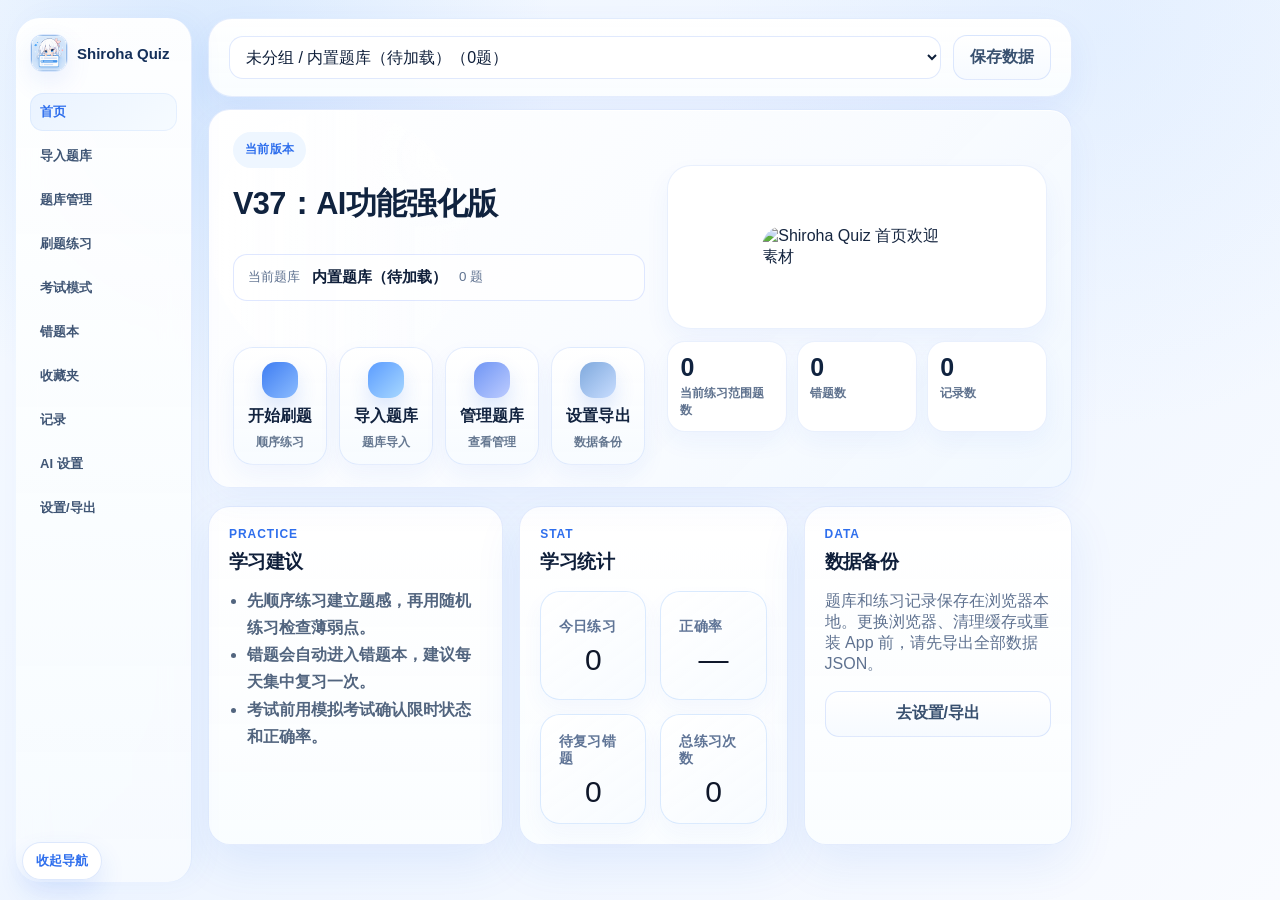
==== apps/web/index.html @ 4c569fb1 "tweak: Web版本号V36→V37，首页描述更新为AI功能强化版" ====
<!DOCTYPE html>
<html lang="zh-CN">
<head>
  <meta charset="UTF-8" />
  <meta name="viewport" content="width=device-width, initial-scale=1.0, viewport-fit=cover" />
  <meta name="theme-color" content="#F6F7FB" />
  <title>Shiroha Quiz - V37：AI功能强化版</title>
  <link rel="icon" type="image/png" href="./app-icon.png" />
  <link rel="apple-touch-icon" href="./app-icon.png" />
  <link rel="preload" as="image" href="./media/peeking.webp" />
  <link rel="stylesheet" href="./styles.css" />
  <link rel="preload" as="image" href="./media/home_welcome_avatar.webp" />
  <link rel="preload" as="image" href="./media/import_question_bank_folder.webp" />
</head>
<body>
  <div class="app-splash" aria-hidden="true">
    <div class="app-splash-card">
      <img class="app-splash-logo" src="./media/home_welcome_avatar.webp" alt="" />
      <div class="app-splash-title">Shiroha Quiz</div>
      <div class="app-splash-subtitle">轻量刷题 · 题库导入 · 错题复习</div>
      <div class="app-splash-dots"><span></span><span></span><span></span></div>
    </div>
  </div>

  <div class="app">
    <aside class="side">
      <div class="brand">
        <img src="./app-icon.png" alt="图标" onerror="this.style.display='none'" />
        <div><b>Shiroha Quiz</b><span>自导入题库 · 练习 · 考试</span></div>
      </div>
      <button class="nav active" data-view="dashboard">首页</button>
      <button class="nav" data-view="import">导入题库</button>
      <button class="nav" data-view="banks">题库管理</button>
      <button class="nav" data-view="practice">刷题练习</button>
      <button class="nav" data-view="exam">考试模式</button>
      <button class="nav" data-view="wrongbook">错题本</button>
      <button class="nav" data-view="favorites">收藏夹</button>
      <button class="nav" data-view="records">记录</button>
      <button class="nav" data-view="ai-settings">AI 设置</button>
      <button class="nav" data-view="settings">设置/导出</button>
    </aside>

    <main class="main">
      <header class="topbar">
        <div>
          <p class="kicker">Shiroha Quiz</p>
          <h1 id="page-title">首页</h1>
        </div>
        <div class="top-actions">
          <select id="active-bank-select"></select>
          <button id="save-all-btn" class="ghost">保存数据</button>
        </div>
      </header>

      <section id="dashboard" class="view active">
        <div class="hero-card dashboard-home-hero">
          <div class="dashboard-home-main">
            <p class="kicker">当前版本</p>
            <h2 id="home-version-label">V37：AI功能强化版</h2>
            <p class="dashboard-home-desc">新增独立 AI 设置、AI 辅助整理、AI 核对与 AI 补解析，并支持按范围分批处理题目。</p><div id="home-practice-scope-v8916" class="practice-scope-summary-v8916 home-practice-scope-v8916"></div>
            <div class="dashboard-action-grid" aria-label="首页快捷入口">
              <button type="button" class="dashboard-action-card blue" onclick="var n=document.querySelector('.nav[data-view=&quot;practice&quot;]');if(n)n.click();">
                <span>开始刷题</span><small>顺序练习</small>
              </button>
              <button type="button" class="dashboard-action-card green" onclick="var n=document.querySelector('.nav[data-view=&quot;import&quot;]');if(n)n.click();">
                <span>导入题库</span><small>题库导入</small>
              </button>
              <button type="button" class="dashboard-action-card violet" onclick="var n=document.querySelector('.nav[data-view=&quot;banks&quot;]');if(n)n.click();">
                <span>管理题库</span><small>查看管理</small>
              </button>
              <button type="button" class="dashboard-action-card amber" onclick="var n=document.querySelector('.nav[data-view=&quot;settings&quot;]');if(n)n.click();">
                <span>设置导出</span><small>数据备份</small>
              </button>
            </div>
          </div>
          <div class="dashboard-home-side">
            <div class="hero-visual-card dashboard-character-card">
              <img class="hero-mascot hero-mascot-main" src="./media/splash_mascot.webp" alt="Shiroha Quiz 首页欢迎素材" />
            </div>
            <div class="dashboard-stat-grid hero-stats-app">
              <div><b id="stat-total">0</b><span>当前练习范围题数</span></div>
              <div><b id="stat-wrong">0</b><span>错题数</span></div>
              <div><b id="stat-records">0</b><span>记录数</span></div>
            </div>
          </div>
        </div>

        <div class="dashboard-lower-grid">
          <div class="card dashboard-panel">
            <div class="section-head compact"><div><p class="kicker">Practice</p><h3>学习建议</h3></div></div>
            <ul class="dashboard-tips">
              <li>先顺序练习建立题感，再用随机练习检查薄弱点。</li>
              <li>错题会自动进入错题本，建议每天集中复习一次。</li>
              <li>考试前用模拟考试确认限时状态和正确率。</li>
            </ul>
          </div>
          <div class="card dashboard-panel">
            <div class="section-head compact"><div><p class="kicker">Stat</p><h3>学习统计</h3></div></div>
            <div class="dashboard-stats-row learning-stats-v42" aria-label="学习统计">
              <div class="learning-stat-tile-v42">
                <span>今日练习</span>
                <b id="stat-today-count">0</b>
              </div>
              <div class="learning-stat-tile-v42">
                <span>正确率</span>
                <b id="stat-today-rate">—</b>
              </div>
              <div class="learning-stat-tile-v42">
                <span>待复习错题</span>
                <b id="stat-review-due">0</b>
              </div>
              <div class="learning-stat-tile-v42">
                <span>总练习次数</span>
                <b id="stat-total-practice">0</b>
              </div>
            </div>
          </div>
          <div class="card dashboard-panel">
            <div class="section-head compact"><div><p class="kicker">Data</p><h3>数据备份</h3></div></div>
            <p class="muted">题库和练习记录保存在浏览器本地。更换浏览器、清理缓存或重装 App 前，请先导出全部数据 JSON。</p>
            <div class="actions dashboard-card-actions"><button type="button" class="ghost" onclick="var n=document.querySelector('.nav[data-view=&quot;settings&quot;]');if(n)n.click();">去设置/导出</button></div>
          </div>
        </div>
      </section>

      <section id="import" class="view">
        <div class="card">
          <div class="section-head"><div><p class="kicker">Import</p><h2>单文件智能导入</h2></div><button id="load-sample-btn" class="ghost">填入示例</button></div>
          <div class="import-stage-panel">
            <div class="import-stage-copy">
              <b>标准导入优先，扫描件再用 OCR 兜底。</b>
              <p>Word、Excel、TXT、JSON 和文字层 PDF 会优先走普通导入；扫描 PDF 可先 OCR 成可编辑文本或 DOCX，再人工核对并导入题库。</p>
              <div class="import-stage-tags">
                <span class="stage-tag active">1 导入文件</span>
                <span class="stage-tag">2 核对结果</span>
                <span class="stage-tag">3 创建题库</span>
              </div>
            </div>
            <div class="import-stage-art">
              <img class="import-art-main" src="./media/import_question_bank_folder.webp" alt="导入题库提示" />
            </div>
          </div>
          <div class="form-grid">
            <label>题库名称<input id="import-bank-name" placeholder="例如：安全培训题库" /></label>
            <label>识别模式<select id="import-mode"><option value="auto">自动识别</option><option value="wenjuanxing">问卷星/考试星</option><option value="normal">普通题库</option><option value="json">JSON</option></select></label>
            <label>解析策略<select id="import-strategy"><option value="auto" selected>自动推荐</option><option value="standard">标准逐行解析</option><option value="volume">分卷分区三层解析</option><option value="compact">紧凑格式解析</option></select></label>
            <label>上传文件<input id="import-file" type="file" accept=".txt,.json,.csv,.xlsx,.docx,.doc,.pdf" /></label>
          </div>
          <textarea id="import-text" placeholder="把题库文本粘贴到这里，或上传 .docx / .xlsx / .csv / .txt / .json / 文字层 PDF 后导入。扫描 PDF 请先使用下方 OCR 测试功能转成文本或 DOCX，再核对导入。支持：A、选项(正确答案)、答案：D、答案：A/B/C、解析：……"></textarea>
          <div class="ai-import-panel-v99 ai-hidden-v99" id="ai-import-panel-v99">
            <div class="ai-import-panel-head-v99">
              <div><p class="kicker">AI Assisted Import</p><h3>AI 辅助整理</h3></div>
              <span class="ocr-badge" id="ai-import-badge-v99">AI 辅助</span>
            </div>
            <p class="muted">AI 只整理本次指定的原始文本并生成题目预览，不会自动写入题库。原始文本会保留，整理失败时也不会覆盖现有识别结果。</p>
            <div class="ai-scope-block-v992">
              <span class="ai-field-caption-v992">处理范围</span>
              <div class="ai-scope-options-v992">
                <label class="ai-scope-option-v992"><input id="ai-import-scope-all-v992" name="ai-import-scope-v992" type="radio" value="all" checked /><span>全部原始文本</span></label>
                <label class="ai-scope-option-v992"><input id="ai-import-scope-selection-v992" name="ai-import-scope-v992" type="radio" value="selection" /><span>当前选中文本</span><small id="ai-import-selection-size-v992">未选择</small></label>
              </div>
              <p id="ai-import-range-hint-v992" class="ai-range-hint-v992">将整理导入框中的全部原始文本。</p>
            </div>
            <div class="ai-import-meta-grid-v99">
              <div><span>服务</span><b id="ai-import-provider-v99">未配置</b></div>
              <div><span>模型</span><b id="ai-import-model-v99">—</b></div>
              <div><span>本次处理</span><b id="ai-import-size-v99">0 字</b></div>
              <div><span>当前预览</span><b id="ai-import-preview-count-v99">0 题</b></div>
            </div>
            <div id="ai-import-privacy-v99" class="notice">请先确认 AI 服务配置。</div>
            <div class="actions ai-import-actions-v99">
              <button id="ai-import-start-btn-v99" class="primary" type="button">开始整理</button>
              <button id="ai-import-cancel-btn-v99" class="ghost" type="button">取消</button>
              <button id="ai-import-settings-btn-v99" class="ghost ai-hidden-v99" type="button">前往 AI 设置</button>
            </div>
            <div id="ai-import-status-v99" class="notice">等待开始。</div>
          </div>
          <div class="ocr-panel hidden" id="ocr-panel">
            <div class="ocr-panel-head">
              <div>
                <p class="kicker">OCR 扫描件兜底</p>
                <h3>扫描 PDF 转文字 / DOCX</h3>
              </div>
              <span class="ocr-badge">OCR 扫描兜底</span>
            </div>
            <p class="muted">仅建议在文字层 PDF 提取失败、扫描件或图片型 PDF 场景使用。OCR 会先生成可编辑文本，并可下载 DOCX；请人工核对后再导入题库。</p>
            <div class="ocr-options">
              <label>识别页数<input id="ocr-page-limit" type="number" min="1" max="200" value="20" /></label>
              <label>语言<select id="ocr-language"><option value="chi_sim+eng" selected>简体中文 + 英文</option><option value="chi_sim">简体中文</option><option value="eng">英文</option></select></label>
            </div>
            <div class="actions ocr-actions">
              <button id="ocr-start-btn" class="primary" type="button">尝试 OCR 识别</button>
              <button id="ocr-use-text-btn" class="ghost" type="button" disabled>填入导入文本</button>
              <button id="ocr-copy-btn" class="ghost" type="button" disabled>复制 OCR 文本</button>
              <button id="ocr-download-docx-btn" class="ghost" type="button" disabled>下载 DOCX</button>
            </div>
            <div class="notice" id="ocr-status">选择 PDF 后可使用 OCR 测试功能。首次使用会加载 OCR 扩展资源，识别速度取决于设备性能。</div>
            <textarea id="ocr-result" class="ocr-result" placeholder="OCR 识别结果会显示在这里，可核对后填入导入文本或下载 DOCX。"></textarea>
          </div>
          <div class="actions import-actions-v51"><button id="parse-import-btn" class="primary">开始识别</button><button id="ai-organize-import-btn-v99" class="ghost" type="button">AI 辅助整理</button><button id="confirm-import-btn" class="primary" disabled>确认导入</button><button id="clear-import-btn" class="ghost">清空</button><span class="import-actions-spacer-v51" aria-hidden="true"></span><button id="find-replace-import-btn" class="ghost import-find-replace-trigger-v51" type="button">查找替换</button></div>
        </div>
        <div class="card">
          <div class="section-head"><div><p class="kicker">Dual File Import</p><h2>双文件导入：题目文件 + 答案文件</h2></div><button id="dual-load-sample-btn" class="ghost">填入双文件示例</button></div>
          <p class="muted">适用于“一个文件只写题目，另一个文件只写答案”的试卷/答案卷。题目文件支持 .docx / .txt / .json / 文字层 .pdf；答案文件支持 .docx / .txt / 文字层 .pdf。双文件导入仍建议使用文字层 PDF；扫描 PDF 请先在 OCR 测试区转成文本后再整理导入。</p>
          <div class="form-grid">
            <label>题目文件<input id="dual-question-file" type="file" accept=".txt,.json,.csv,.docx,.doc,.pdf" /></label>
            <label>答案文件<input id="dual-answer-file" type="file" accept=".txt,.csv,.docx,.doc,.pdf" /></label>
            <label>匹配方式<select id="dual-match-mode"><option value="auto" selected>自动匹配</option><option value="group">题型分组 + 顺序匹配</option><option value="number">按题号匹配</option><option value="number-strict">严格题号匹配</option><option value="order">按顺序匹配</option></select></label>
          </div>
          <div class="split-grid">
            <label>题目文本<textarea id="dual-question-text" placeholder="也可以直接粘贴题目文件内容。"></textarea></label>
            <label>答案文本<textarea id="dual-answer-text" placeholder="也可以直接粘贴答案文件内容，例如：&#10;1. D&#10;2. ACD&#10;3. 正确"></textarea></label>
          </div>
          <div class="actions"><button id="parse-dual-import-btn" class="primary">开始合并识别</button><button id="dual-confirm-import-btn" class="primary" disabled>确认导入</button><button id="clear-dual-import-btn" class="ghost">清空双文件</button></div>
        </div>

        <details class="card import-help import-help-details"><summary>查看导入格式说明</summary>
          <h2>支持的题库格式</h2>
          <p>支持 Word / Excel / TXT / 普通题库 JSON / 文字层 PDF 等常见题库来源。普通题库会进入识别预览；扫描 PDF 可先用 OCR 测试功能转成可编辑文本或 DOCX，再人工核对后导入。从 Shiroha Quiz 导出的完整备份 JSON/ZIP、题库集合 JSON 或配置文件，请到“设置/导出”页使用“导入备份 JSON/ZIP”，不要当作普通题库文本解析。</p>
          <div class="help-grid">
            <div><b>单选题</b><code>1. 下列说法正确的是？
A. 选项一
B. 选项二
答案：A</code></div>
            <div><b>多选题</b><code>1. 以下哪些属于常见题型？
A. 单选题
B. 多选题
C. 判断题
答案：AB</code></div>
            <div><b>判断题</b><code>1. Shiroha Quiz 支持导入题库。
答案：正确</code></div>
            <div><b>填空 / 简答</b><code>1. 请填写关键词：____。
参考答案：题库导入</code></div>
            <div><b>双文件导入</b><code>题目文件：只放题目和选项
答案文件：1. A / 2. ACD / 3. 正确
系统会按题号或顺序匹配</code></div>
            <div><b>OCR 测试</b><code>扫描 PDF → OCR 识别文本
可复制文本 / 下载 DOCX
核对后再填入导入文本</code></div>
            <div><b>备份 JSON</b><code>由“设置/导出”页导出的完整备份生成
包含题库、错题本、收藏夹、记录和设置</code></div>
          </div>
        </details>
        <div class="card">
          <div class="section-head import-preview-head-v5981"><div class="import-preview-title-v5981"><h2>识别结果预览</h2><p class="muted">识别后请先核对题型、答案和异常提示。AI 核对与补解析只生成建议，不会自动修改题目。</p></div><div class="row-actions import-preview-tools-v5981"><button id="ai-review-import-btn-v991" class="ghost ai-preview-tool-v991" type="button" disabled>AI 核对</button><button id="ai-analysis-import-btn-v991" class="ghost ai-preview-tool-v991" type="button" disabled>AI 补解析</button><label class="inline-filter import-preview-filter-v5981">筛选<select id="import-preview-filter"><option value="priority">异常优先</option><option value="problem">仅异常</option><option value="normal">仅正常</option><option value="all">全部</option></select></label><button id="revalidate-import-btn" class="ghost">重新校验</button><button id="batch-delete-import-btn" class="ghost danger" disabled>删除选中</button><button id="clear-import-selection-btn" class="ghost" disabled>清空选择</button></div></div>
          <div id="ai-preview-panel-v991" class="ai-preview-panel-v991 ai-hidden-v99">
            <div class="ai-import-panel-head-v99"><div><p class="kicker">AI Preview Assistant</p><h3 id="ai-preview-title-v991">AI 核对</h3></div><span id="ai-preview-badge-v991" class="ocr-badge">结果核对</span></div>
            <p id="ai-preview-description-v991" class="muted">检查识别结果，只生成修改建议，不会自动改题。</p>
            <div class="ai-preview-control-grid-v991">
              <label>处理范围<select id="ai-preview-scope-v991"></select></label>
              <label id="ai-preview-condition-field-v992" class="ai-hidden-v99">解析条件<select id="ai-preview-condition-v992"><option value="missing">仅无解析题目</option><option value="short">无解析或解析少于20字</option><option value="all">不限制解析状态</option></select></label>
              <label>单批提交题数<input id="ai-preview-batch-v991" type="number" min="1" max="30" step="1" value="20" /></label>
            </div>
            <div id="ai-preview-range-fields-v992" class="ai-preview-range-fields-v992 ai-hidden-v99">
              <label>开始题号<input id="ai-preview-range-start-v992" type="number" min="1" step="1" value="1" /></label>
              <label>结束题号<input id="ai-preview-range-end-v992" type="number" min="1" step="1" value="20" /></label>
              <p>按完整识别结果中的题号计算，不受当前筛选条件影响。</p>
            </div>
            <div class="ai-preview-meta-grid-v991"><div><span>服务</span><b id="ai-preview-service-v991">未配置</b></div><div><span>模型</span><b id="ai-preview-model-v991">—</b></div><div><span>范围内题目</span><b id="ai-preview-range-count-v992">0 题</b></div><div><span>实际处理</span><b id="ai-preview-count-v991">0 题</b></div><div><span>预计请求</span><b id="ai-preview-request-count-v992">0 次</b></div></div>
            <div class="actions ai-import-actions-v99"><button id="ai-preview-start-btn-v991" class="primary" type="button">开始处理</button><button id="ai-preview-cancel-btn-v991" class="ghost" type="button">取消</button><button id="ai-preview-settings-btn-v991" class="ghost ai-hidden-v99" type="button">前往 AI 设置</button></div>
            <div id="ai-preview-status-v991" class="notice">AI 结果只作为建议，必须由你主动采纳。</div>
          </div>
          <div id="import-summary" class="notice">尚未识别到题目。</div>
          <div id="import-report-panel" class="report-panel hidden"></div>
          <div class="table-wrap"><table id="import-preview"><thead><tr><th><input type="checkbox" id="import-select-all-visible" title="选择当前显示"></th><th>序号</th><th>题型</th><th>题干</th><th>选项数</th><th>答案</th><th>状态</th><th>操作</th></tr></thead><tbody></tbody></table></div>
        </div>
      </section>

      <section id="banks" class="view">
        <div class="card">
          <div class="section-head"><div><p class="kicker">Banks</p><h2>题库列表</h2></div><button id="dedupe-btn" class="ghost">当前题库去重</button></div>
          <div class="page-art-strip bank-art-strip">
            <div><b>题库列表与批量管理</b><span>没有题库时可先导入或新建空题库；已有题库可在这里整理、复制、合并和批量导出。</span></div>
            <img src="./media/empty_state_no_question_bank.webp" alt="空题库提示素材" />
          </div>
          <div id="bank-practice-scope-v8916" class="bank-scope-status-v8916"></div>
          <div class="form-grid">
            <label>当前题库名称<input id="bank-rename-input" placeholder="输入新名称后点击重命名" /></label>
            <label>合并来源题库<select id="merge-bank-select"></select></label>
            <label>管理操作<select id="bank-sort-mode"><option value="created">按创建时间</option><option value="name">按名称</option><option value="count">按题量</option></select></label>
          </div>
          <div class="actions">
            <button id="rename-bank-btn" class="primary">重命名当前题库</button>
            <button id="duplicate-bank-btn" class="ghost">复制当前题库</button>
            <button id="new-empty-bank-btn" class="ghost">新建空题库</button>
            <button id="merge-bank-btn" class="ghost">把来源题库合并到当前题库</button>
          </div>
          <div id="bank-list" class="bank-list"></div>
        </div>
        <div class="card">
          <h2>当前题库预览</h2>
          <div class="table-wrap"><table id="bank-preview"><thead><tr><th>#</th><th>题型</th><th>题干</th><th>答案</th><th>分类</th><th>分值</th></tr></thead><tbody></tbody></table></div>
        </div>
      </section>

      <section id="practice" class="view">
        <div class="card">
          <div class="section-head"><div><p class="kicker">Practice</p><h2>练习设置</h2></div><div class="pill" id="practice-progress">0 / 0</div></div>
          <div class="page-art-strip practice-art-strip">
            <div><b>选择题型和题量后开始练习</b><span>练习页保留一个学习状态素材，避免占用答题区域。</span></div>
            <img src="./media/quiz_in_progress_study.webp" alt="刷题学习素材" />
          </div>
          <div id="practice-scope-summary-v8916" class="practice-scope-summary-v8916"></div>
          <div class="form-grid">
            <label>题型<select id="practice-type"><option value="all">全部</option><option value="single">单选</option><option value="multiple">多选</option><option value="multi">多选兼容</option><option value="judge">判断</option><option value="blank">填空</option><option value="short">简答</option></select></label>
            <label>来源<select id="practice-source"><option value="all">全部题目</option><option value="wrong">仅错题本</option><option value="favorite">仅收藏题</option></select></label>
            <label>顺序<select id="practice-order"><option value="sequence">顺序</option><option value="random">随机</option></select></label>
            <label class="practice-start-field-v58916">练习起点<select id="practice-start-mode-v58916"><option value="from_start">从头开始</option><option value="continue">继续上次</option><option value="custom">自选题号</option></select></label>
            <label class="limit-field-v60 practice-range-field-v58916"><span id="practice-range-label-v58916">题量</span><div id="practice-limit-control-v58916" class="limit-control-v60"><select id="practice-limit"><option value="custom" selected>自定义</option><option value="50">50题</option><option value="100">100题</option><option value="half">一半</option><option value="all">全部</option></select><input id="practice-custom-count" type="number" value="20" min="1" inputmode="numeric" aria-label="自定义练习题量" /></div><input id="practice-number-range-v58916" class="practice-number-range-v58916" type="text" inputmode="text" placeholder="如：1,3,5-10,20" aria-label="自选练习题号" title="按当前题型、来源筛选后的顺序编号；一级分组按汇总顺序计算" hidden /></label>
            <div class="settings-action-cell web-settings-action-cell">
              <span class="control-label">快捷操作</span>
              <div class="settings-action-buttons">
                <button id="start-practice-btn" class="primary">开始练习</button>
                <button id="reset-practice-btn" class="ghost">重置</button>
              </div>
            </div>
          </div>
          <p class="muted">点击开始后会进入沉浸练习页面，隐藏上方和侧边导航干扰；练习结束或退出后返回设置页。</p>
        </div>
        <div class="card quiz-card" id="practice-card">
          <div class="empty">选择条件后点击“开始练习”。</div>
        </div>
      </section>

      <section id="exam" class="view">
        <div class="card" id="exam-setup">
          <div class="section-head"><div><p class="kicker">Exam</p><h2>考试设置</h2></div><div class="pill" id="exam-timer">未开始</div></div>
          <p id="exam-bank-summary-v8916" class="muted scope-platform-note-v8916"></p>
          <div class="page-art-strip exam-art-strip">
            <div><b>配置考试参数，再开始模拟</b><span>考试模式使用思考提示素材，保持页面轻量，不遮挡试卷区域。</span></div>
            <img src="./media/thinking_state_question.webp" alt="思考提示素材" />
          </div>
          <div class="form-grid">
            <label>考试名称<input id="exam-name" value="模拟考试" /></label>
            <label>题量<input id="exam-count" type="number" value="50" min="1" /></label>
            <label>限时/分钟<input id="exam-minutes" type="number" value="60" min="0" /></label>
            <label>及格线<input id="exam-pass-score" type="number" value="60" min="0" step="0.5" /></label>
            <label>单选分值<input id="score-single" type="number" value="1" min="0" step="0.5" /></label>
            <label>多选分值<input id="score-multiple" type="number" value="2" min="0" step="0.5" /></label>
            <label>判断分值<input id="score-judge" type="number" value="1" min="0" step="0.5" /></label>
            <label>填空分值<input id="score-blank" type="number" value="1" min="0" step="0.5" /></label>
            <label>简答分值<input id="score-short" type="number" value="5" min="0" step="0.5" /></label>
            <label>题型范围<select id="exam-type"><option value="all">全部题型</option><option value="single">只考单选</option><option value="multiple">只考多选</option><option value="judge">只考判断</option><option value="blank">只考填空</option><option value="short">只考简答</option></select></label>
            <label>抽题方式<select id="exam-order"><option value="random">随机抽题</option><option value="sequence">顺序抽题</option></select></label>
            <div class="settings-action-cell web-settings-action-cell">
              <span class="control-label">快捷操作</span>
              <div class="settings-action-buttons">
                <button id="start-exam-btn" class="primary">开始考试</button>
                <button id="submit-exam-btn" class="danger" disabled>交卷评分</button>
              </div>
            </div>
          </div>
        </div>
        <div class="card quiz-card" id="exam-card"><div class="empty">考试开始后会在这里显示整套试卷。</div></div>
      </section>

      <section id="wrongbook" class="view"><div class="card"><div class="section-head"><div><p class="kicker">Wrongbook</p><h2>错题整理</h2></div><button id="clear-wrong-btn" class="danger">清空错题</button></div><div class="page-art-strip wrongbook-art-strip"><div><b>错题复习与掌握状态</b><span>错题本页面使用一个复习素材，帮助区分学习场景，不额外堆叠图片。</span></div><img src="./media/wrong_question_review_clipboard.webp" alt="错题复习素材" /></div><div class="form-grid wrongbook-controls-v60"><label>掌握状态筛选<select id="wrong-status-filter"><option value="active">未掌握/复习中</option><option value="all">全部错题记录</option><option value="未掌握">未掌握</option><option value="复习中">复习中</option><option value="已掌握">已掌握</option></select></label><label>排序<select id="wrong-sort-mode"><option value="lastWrong">最近答错优先</option><option value="wrongCount">错误次数最多</option><option value="status">按掌握状态</option></select></label><label class="limit-field-v60">错题重练题量<div class="limit-control-v60"><select id="wrong-practice-limit"><option value="custom" selected>自定义</option><option value="50">50题</option><option value="100">100题</option><option value="half">一半</option><option value="all">全部</option></select><input id="wrong-practice-custom-count" type="number" value="20" min="1" inputmode="numeric" aria-label="自定义错题重练题量" /></div></label><label class="quick-action-field-v60">快捷操作<button id="practice-wrong-btn" class="primary" type="button">重练未掌握错题</button></label></div><div id="wrongbook-list" class="list"></div></div></section>
      <section id="favorites" class="view"><div class="card favorites-card-v596"><div class="section-head"><div><p class="kicker">Favorites</p><h2>收藏夹</h2></div><div class="pill" id="favorites-count-v596">0 道</div></div><div class="favorites-hero-v596"><div><b>收藏题独立复习</b><span>收藏夹已从错题本独立出来，保留当前题库的收藏题，可直接练习或取消收藏。</span></div><div class="favorites-actions-top-v596"><button id="practice-favorites-btn-v596" class="primary" type="button">练习收藏题</button><button id="clear-favorites-btn-v596" class="ghost danger" type="button">清空收藏</button></div></div><div id="favorites-list-v596" class="list favorites-list-v596"></div></div></section>
      <section id="records" class="view"><div class="card"><div class="section-head"><div><p class="kicker">Records</p><h2>记录筛选与导出</h2></div><div class="actions"><button id="export-records-btn" class="ghost">导出记录</button><button id="clear-records-btn" class="danger">清空记录</button></div></div><div class="page-art-strip records-art-strip"><div><b>查看练习与考试记录</b><span>记录页使用休息状态素材，表示阶段性回顾和复盘。</span></div><img src="./media/rest_sleep_pillow.webp" alt="休息睡眠素材" /></div><div class="form-grid"><label>记录类型<select id="record-mode-filter"><option value="all">全部</option><option value="练习">练习</option><option value="考试">考试</option></select></label><label>显示范围<select id="record-limit"><option value="30">最近30条</option><option value="100">最近100条</option><option value="all">全部</option></select></label><label>统计<button id="record-refresh-btn" class="ghost" type="button">刷新记录</button></label></div><div id="records-list" class="list"></div></div></section>
      <section id="ai-settings" class="view">
        <div class="card ai-settings-card-v99">
          <div class="section-head">
            <div><p class="kicker">AI Import</p><h2>AI 设置</h2></div>
            <span id="ai-connection-pill-v99" class="pill ai-status-pill-v99">未配置</span>
          </div>
          <div class="ai-settings-intro-v99">
            <b>配置用于题库辅助整理的 OpenAI-compatible 服务</b>
            <p>支持本地 Ollama、LM Studio 和自定义兼容接口。普通解析仍是默认主线，AI 结果必须进入预览并由人工核对后才能导入。</p>
          </div>
          <div class="ai-settings-grid-v99">
            <label>服务类型
              <select id="ai-provider-v99">
                <option value="ollama">Ollama（本地）</option>
                <option value="lmstudio">LM Studio（本地）</option>
                <option value="custom">自定义 OpenAI-compatible</option>
              </select>
            </label>
            <label class="ai-endpoint-field-v99">Chat Completions 接口地址
              <input id="ai-endpoint-v99" type="url" spellcheck="false" placeholder="http://127.0.0.1:11434/v1/chat/completions" />
            </label>
            <label>模型名称
              <input id="ai-model-v99" spellcheck="false" placeholder="例如：qwen3:8b" />
            </label>
            <label>API Key（本地服务可留空）
              <input id="ai-api-key-v99" type="password" autocomplete="off" spellcheck="false" placeholder="不会写入题库备份" />
            </label>
            <label>请求超时（秒）
              <input id="ai-timeout-v99" type="number" min="10" max="600" step="10" value="120" />
            </label>
            <label class="ai-checkbox-label-v99"><span>密钥保存</span>
              <span class="ai-checkbox-row-v99"><input id="ai-remember-key-v99" type="checkbox" />在本机浏览器中记住 API Key</span>
            </label>
          </div>
          <div class="actions ai-settings-actions-v99">
            <button id="ai-save-settings-v99" class="primary" type="button">保存设置</button>
            <button id="ai-test-connection-v99" class="ghost" type="button">测试连接</button>
            <button id="ai-clear-settings-v99" class="ghost danger" type="button">清除配置</button>
          </div>
          <div id="ai-settings-status-v99" class="notice">尚未测试连接。API Key 默认只保留在当前标签页；勾选“在本机浏览器中记住”后也不会进入 Web 完整备份。</div>
        </div>
        <div class="card ai-guide-card-v99">
          <div class="section-head"><div><p class="kicker">Usage</p><h3>使用边界</h3></div></div>
          <div class="ai-guide-grid-v99">
            <div><b>本地服务</b><span>Ollama 和 LM Studio 通常无需填写密钥，但需要允许当前网页跨域访问本机接口。</span></div>
            <div><b>远程服务</b><span>题库文本会发送到所填写的远程接口。纯前端页面无法绝对保护云端密钥，建议使用自己的代理服务。</span></div>
            <div><b>人工核对</b><span>AI 整理、核对和补解析都只生成预览或建议，不会自动写入题库，也不会绕过确认导入。</span></div>
          </div>
        </div>
      </section>
      <section id="settings" class="view"><div class="card"><h2>设置与导出</h2><div class="page-art-strip settings-art-strip"><div><b>定期导出备份，避免本地数据丢失</b><span>设置页只导出完整数据备份；单个题库或选中题库 JSON 请到题库管理页导出。</span></div><img src="./media/loading_waiting_hourglass.webp" alt="加载等待素材" /></div><p>数据保存在浏览器 localStorage 中。更换浏览器或清理缓存会丢失数据，请定期导出。Web 完整备份适合 Web 端恢复；Android 原生 ZIP 更适合跨端导入。</p><div class="actions settings-main-actions-v611"><button id="export-all-btn" class="primary">导出 Web 完整备份</button><button id="reset-data-btn" class="danger">清除全部本地数据</button></div><textarea id="export-output" readonly placeholder="导出内容会显示在这里，也会自动下载文件。"></textarea></div></section>
    </main>
  </div>

  <div class="web-peeking-wrap">
    <img class="web-peeking-art" src="./media/peeking.webp" alt="" />
    <button type="button" class="web-peeking-toggle" aria-pressed="false" onclick="var wrap=this.parentElement; var hidden=wrap.classList.toggle('collapsed'); this.setAttribute('aria-pressed', hidden ? 'true' : 'false'); this.textContent = hidden ? '显示' : '隐藏';">隐藏</button>
  </div>

  <div id="edit-modal" class="modal hidden" aria-hidden="true">
    <div class="modal-panel">
      <div class="section-head">
        <div><p class="kicker">Edit Question</p><h2>修正题目</h2></div>
        <button id="edit-close-btn" class="ghost">关闭</button>
      </div>
      <input id="edit-index" type="hidden" />
      <div class="form-grid">
        <label>题型<select id="edit-type"><option value="single">单选题</option><option value="multiple">多选题</option><option value="judge">判断题</option><option value="blank">填空题</option><option value="short">简答题</option></select></label>
        <label id="edit-answer-single-wrap-v58914">答案<input id="edit-answer" placeholder="选择题填 D 或 ACD；判断题可填 A/B/正确/错误；填空/简答可填参考答案，多个等价答案用 || 分隔" /></label>
        <label>分类<input id="edit-category" placeholder="例如：基础知识 / 安全规范" /></label>
        <label>分值<input id="edit-score" type="number" min="0" step="0.5" placeholder="可空，考试时按题型默认分值" /></label>
      </div>
      <div id="edit-multi-blank-wrap-v58914" class="multi-blank-editor-v58914 hidden">
        <div class="multi-blank-editor-head-v58914"><div><b>逐空答案</b><p id="edit-blank-count-tip-v58914" class="muted"></p></div><div class="row-actions"><button id="edit-add-blank-btn-v58914" class="ghost" type="button">增加题空</button><button id="edit-disable-multi-blank-btn-v58914" class="ghost danger" type="button">退出多空模式</button></div></div>
        <div id="edit-blank-groups-v58914"></div>
      </div>
      <button id="edit-enable-multi-blank-btn-v58914" class="ghost hidden" type="button">启用多空答案</button>
      <label>题干<textarea id="edit-question" class="small-area" placeholder="题干"></textarea></label>
      <label>选项<textarea id="edit-options" class="small-area" placeholder="每行一个选项，例如：&#10;A. 选项一&#10;B. 选项二"></textarea></label>
      <label>解析<textarea id="edit-analysis" class="small-area" placeholder="解析，可空"></textarea></label>
      <div id="edit-status" class="notice">等待保存。</div>
      <div class="actions"><button id="edit-save-btn" class="primary">保存修改</button><button id="edit-delete-btn" class="danger">删除本题</button></div>
    </div>
  </div>
  <div id="app-toast" class="app-toast" aria-live="polite"></div>
  <script src="./question-bank.js"></script>
  <script src="./app.js"></script>

</body>
</html>
---- apps/web/styles.css ----
:root{
  --bg:#f5f7fb;
  --card:#fff;
  --ink:#111827;
  --muted:#64748b;
  --line:#e5e7eb;
  --blue:#2563eb;
  --blue2:#dbeafe;
  --green:#16a34a;
  --green2:#dcfce7;
  --red:#dc2626;
  --red2:#fee2e2;
  --amber:#d97706;
  --shadow:0 18px 45px rgba(15,23,42,.08);
  --r:22px
}
*{
  box-sizing:border-box
}
body{
  margin:0;
  background:linear-gradient(135deg,#eef4ff,#f8fafc 45%,#f5f7fb);
  font-family:-apple-system,BlinkMacSystemFont,"Segoe UI","Microsoft YaHei",sans-serif;
  color:var(--ink)
}
button,input,select,textarea{
  font:inherit
}
.app{
  display:grid;
  grid-template-columns:260px 1fr;
  min-height:100vh
}
.side{
  position:sticky;
  top:0;
  height:100vh;
  padding:22px;
  background:rgba(255,255,255,.86);
  border-right:1px solid var(--line);
  backdrop-filter:blur(14px)
}
.brand{
  display:flex;
  gap:12px;
  align-items:center;
  margin-bottom:24px
}
.brand img{
  width:46px;
  height:46px;
  border-radius:14px
}
.brand b{
  display:block;
  font-size:18px
}
.brand span{
  display:block;
  color:var(--muted);
  font-size:12px;
  margin-top:3px
}
.nav{
  width:100%;
  border:0;
  background:transparent;
  text-align:left;
  padding:13px 14px;
  border-radius:14px;
  margin:3px 0;
  color:#334155;
  cursor:pointer
}
.nav:hover,.nav.active{
  background:var(--blue2);
  color:#1d4ed8;
  font-weight:800
}
.main{
  padding:24px;
  min-width:0
}
.topbar{
  display:flex;
  align-items:center;
  justify-content:space-between;
  gap:16px;
  margin-bottom:20px
}
.kicker{
  margin:0 0 8px;
  color:var(--blue);
  font-weight:900;
  text-transform:uppercase;
  letter-spacing:.08em;
  font-size:12px
}
h1,h2,h3{
  margin:0;
  letter-spacing:-.03em
}
h1{
  font-size:30px
}
.top-actions{
  display:flex;
  gap:10px;
  align-items:center
}
.top-actions select{
  min-width:260px
}
.view{
  display:none
}
.view.active{
  display:block
}
.card,.hero-card{
  background:rgba(255,255,255,.94);
  border:1px solid var(--line);
  border-radius:var(--r);
  box-shadow:var(--shadow);
  padding:22px;
  margin-bottom:18px
}
.hero-card{
  display:grid;
  grid-template-columns:1.5fr .9fr;
  gap:18px;
  align-items:center
}
.hero-card h2{
  font-size:32px;
  margin-bottom:12px
}
.hero-card p{
  color:var(--muted);
  line-height:1.8
}
.hero-stats{
  display:grid;
  grid-template-columns:repeat(3,1fr);
  gap:10px
}
.hero-stats div,.metric{
  background:#f8fafc;
  border:1px solid var(--line);
  border-radius:18px;
  padding:18px
}
.hero-stats b{
  display:block;
  font-size:30px
}
.hero-stats span,.metric span{
  color:var(--muted);
  font-size:13px
}
.grid3{
  display:grid;
  grid-template-columns:repeat(3,1fr);
  gap:16px
}
.section-head{
  display:flex;
  align-items:center;
  justify-content:space-between;
  gap:14px;
  margin-bottom:18px
}
.form-grid{
  display:grid;
  grid-template-columns:repeat(3,minmax(0,1fr));
  gap:14px;
  margin-bottom:16px
}
label{
  display:grid;
  gap:7px;
  font-weight:800;
  color:#334155
}
input,select,textarea{
  border:1px solid var(--line);
  border-radius:14px;
  background:#fff;
  padding:11px 12px;
  color:var(--ink)
}
textarea{
  width:100%;
  min-height:220px;
  resize:vertical;
  line-height:1.6;
  font-family:"Consolas","Microsoft YaHei",monospace
}
.ocr-panel{
  margin-top:16px;
  padding:18px;
  border:1px solid rgba(37,99,235,.16);
  border-radius:22px;
  background:linear-gradient(135deg,rgba(239,246,255,.92),rgba(255,255,255,.96));
  box-shadow:0 16px 36px rgba(37,99,235,.08)
}
.ocr-panel.hidden{
  display:none
}
.ocr-panel-head{
  display:flex;
  align-items:flex-start;
  justify-content:space-between;
  gap:14px;
  margin-bottom:8px
}
.ocr-badge{
  display:inline-flex;
  align-items:center;
  border-radius:999px;
  padding:7px 10px;
  color:#1d4ed8;
  background:#dbeafe;
  font-size:12px;
  font-weight:900;
  white-space:nowrap
}
.ocr-options{
  display:grid;
  grid-template-columns:160px minmax(180px,260px);
  gap:12px;
  margin:12px 0
}
.ocr-actions{
  flex-wrap:wrap;
  margin-top:8px
}
.ocr-result{
  min-height:150px;
  margin-top:12px;
  background:rgba(255,255,255,.9)
}
.actions{
  display:flex;
  gap:10px;
  flex-wrap:wrap;
  margin-top:14px
}
button{
  border:0;
  border-radius:14px;
  padding:11px 16px;
  cursor:pointer;
  font-weight:900
}
.primary{
  background:var(--blue);
  color:white
}
.ghost{
  background:#f8fafc;
  border:1px solid var(--line);
  color:#334155
}
.danger{
  background:var(--red);
  color:white
}
.ghost.danger{
  color:var(--red);
  background:#fff;
  border-color:#fecaca
}
button:disabled{
  opacity:.45;
  cursor:not-allowed
}
.notice{
  background:#f8fafc;
  border:1px solid var(--line);
  border-radius:14px;
  padding:13px;
  margin-bottom:12px;
  color:var(--muted)
}
.notice.ok{
  background:var(--green2);
  border-color:#86efac;
  color:#166534
}
.notice.warn{
  background:#fffbeb;
  border-color:#fde68a;
  color:#92400e
}
.table-wrap{
  overflow:auto;
  border:1px solid var(--line);
  border-radius:16px
}
table{
  width:100%;
  border-collapse:collapse;
  background:#fff
}
th,td{
  border-bottom:1px solid var(--line);
  padding:11px;
  text-align:left;
  vertical-align:top
}
th{
  background:#f8fafc;
  color:#475569;
  font-size:13px;
  white-space:nowrap
}
td{
  font-size:14px
}
.bank-list,.list{
  display:grid;
  gap:10px
}
.bank-item,.record-item,.wrong-item{
  border:1px solid var(--line);
  border-radius:16px;
  background:#fff;
  padding:14px
}
.bank-item{
  display:flex;
  justify-content:space-between;
  gap:12px;
  align-items:center
}
.muted,.empty{
  color:var(--muted)
}
.pill{
  display:inline-flex;
  align-items:center;
  border:1px solid var(--line);
  background:#f8fafc;
  border-radius:999px;
  padding:8px 12px;
  color:#475569;
  font-weight:900
}
.quiz-card .question-title{
  font-size:20px;
  line-height:1.55;
  margin:8px 0 16px
}
.qmeta{
  display:flex;
  gap:8px;
  flex-wrap:wrap;
  margin-bottom:8px
}
.option{
  display:flex;
  gap:10px;
  align-items:flex-start;
  width:100%;
  padding:15px;
  border:2px solid var(--line);
  border-radius:16px;
  background:#fff;
  margin:10px 0;
  cursor:pointer;
  transition:.16s
}
.option input{
  margin-top:3px
}
.option.selected{
  background:var(--blue2);
  border-color:var(--blue);
  box-shadow:0 8px 22px rgba(37,99,235,.14)
}
.option.correct{
  background:var(--green2);
  border-color:var(--green)
}
.option.wrong{
  background:var(--red2);
  border-color:var(--red)
}
.option-key{
  font-weight:900;
  min-width:26px
}
.feedback{
  border-radius:16px;
  padding:14px;
  margin-top:14px;
  font-weight:800
}
.feedback.ok{
  background:var(--green2);
  color:#166534;
  border:1px solid #86efac
}
.feedback.bad{
  background:var(--red2);
  color:#991b1b;
  border:1px solid #fecaca
}
.feedback.warn{
  background:#fffbeb;
  color:#92400e;
  border:1px solid #fde68a
}
.exam-q{
  border:1px solid var(--line);
  border-radius:18px;
  padding:16px;
  margin:14px 0;
  background:#fff
}
.exam-q h3{
  font-size:17px;
  line-height:1.5
}
.score-card{
  display:grid;
  grid-template-columns:repeat(4,1fr);
  gap:12px;
  margin-bottom:16px
}
.score-card .metric b{
  display:block;
  font-size:26px;
  margin-top:6px
}
@media(max-width:900px){
  .app{
    grid-template-columns:1fr
  }
  .side{
    position:relative;
    height:auto
  }
  .main{
    padding:16px
  }
  .topbar,.hero-card,.section-head{
    display:block
  }
  .top-actions{
    margin-top:14px
  }
  .grid3,.form-grid,.hero-stats,.score-card{
    grid-template-columns:1fr
  }
  .top-actions select{
    min-width:0;
    width:100%
  }
  .top-actions{
    display:grid
  }
  .nav{
    display:inline-flex;
    width:auto
  }
  .side{
    white-space:nowrap;
    overflow:auto
  }
  .brand{
    position:sticky;
    left:0;
    background:white
  }
  .card,.hero-card{
    padding:16px
  }
}
.import-help code{
  display:block;
  margin-top:8px;
  padding:10px;
  border-radius:12px;
  background:#f6f8fb;
  color:#25324b;
  white-space:pre-wrap;
  font-family:ui-monospace,SFMono-Regular,Menlo,Consolas,monospace;
  font-size:12px;
  line-height:1.45
}
.help-grid{
  display:grid;
  grid-template-columns:repeat(2,minmax(0,1fr));
  gap:12px;
  margin-top:12px
}
.help-grid>div{
  border:1px solid #e6ebf2;
  border-radius:16px;
  padding:12px;
  background:#fff
}
@media(max-width:800px){
  .help-grid{
    grid-template-columns:1fr
  }
}
.split-grid{
  display:grid;
  grid-template-columns:1fr 1fr;
  gap:14px;
  margin-top:12px
}
.split-grid textarea{
  min-height:180px
}
.small-area{
  min-height:95px
}
.status-ok{
  color:#166534;
  font-weight:900
}
.status-warn{
  color:#92400e;
  font-weight:900
}
.status-error{
  color:#991b1b;
  font-weight:900
}
.row-actions{
  display:flex;
  gap:8px;
  flex-wrap:wrap
}
.mini-btn{
  padding:7px 10px;
  border-radius:10px;
  font-size:12px
}
.modal{
  position:fixed;
  inset:0;
  background:rgba(15,23,42,.45);
  z-index:1000;
  display:flex;
  align-items:center;
  justify-content:center;
  padding:18px
}
.modal.hidden{
  display:none
}
.modal-panel{
  width:min(920px,96vw);
  max-height:92vh;
  overflow:auto;
  background:#fff;
  border-radius:24px;
  box-shadow:0 28px 80px rgba(15,23,42,.28);
  padding:22px;
  border:1px solid var(--line)
}
#edit-status{
  margin-top:10px
}
.source-badge{
  display:inline-flex;
  border-radius:999px;
  padding:4px 8px;
  background:#eef2ff;
  color:#3730a3;
  font-size:12px;
  font-weight:900;
  margin-left:6px
}
@media(max-width:900px){
  .split-grid{
    grid-template-columns:1fr
  }
  .modal{
    align-items:flex-start
  }
  .modal-panel{
    max-height:96vh
  }
}
.active-bank{
  border-color:#93c5fd;
  background:#eff6ff
}
.bank-item .row-actions{
  justify-content:flex-end
}
details{
  margin-top:10px
}
summary{
  cursor:pointer;
  font-weight:900;
  color:#1d4ed8
}
.wrong-item .section-head{
  margin-bottom:0
}
.record-item details .table-wrap{
  margin-top:10px
}
.exam-q .option input:checked+span{
  font-weight:900
}
@media(max-width:900px){
  .bank-item{
    display:block
  }
  .bank-item .row-actions{
    margin-top:10px;
    justify-content:flex-start
  }
}
.answer-input-wrap{
  margin:12px 0
}
.text-answer{
  width:100%;
  border:2px solid var(--line);
  border-radius:16px;
  padding:14px;
  background:#fff;
  line-height:1.6
}
.text-answer:focus{
  outline:none;
  border-color:var(--blue);
  box-shadow:0 0 0 4px rgba(37,99,235,.12)
}
input.text-answer{
  min-height:52px
}
textarea.text-answer{
  min-height:140px;
  font-family:inherit
}
.feedback .actions{
  margin-top:10px
}
/* v9: 导入提示窗口 */
.app-toast{
  position:fixed;
  right:18px;
  top:18px;
  z-index:9999;
  display:flex;
  flex-direction:column;
  gap:10px;
  max-width:min(420px,calc(100vw - 36px));
  pointer-events:none
}
.toast-item{
  pointer-events:auto;
  display:flex;
  align-items:flex-start;
  justify-content:space-between;
  gap:12px;
  padding:14px 14px;
  border-radius:16px;
  background:#fff;
  border:1px solid #d8e2f2;
  box-shadow:0 14px 38px rgba(15,23,42,.18);
  animation:toastIn .18s ease-out;
  color:#172033
}
.toast-item b{
  display:block;
  margin-bottom:4px;
  font-size:15px
}
.toast-item p{
  margin:0;
  line-height:1.5;
  color:#34445d;
  font-size:13px
}
.toast-item button{
  border:0;
  background:transparent;
  font-size:20px;
  line-height:1;
  cursor:pointer;
  color:#64748b;
  padding:0 2px
}
.toast-item.ok{
  border-left:6px solid #16a34a
}
.toast-item.warn{
  border-left:6px solid #f59e0b
}
.toast-item.danger{
  border-left:6px solid #dc2626
}
.toast-item.hide{
  opacity:0;
  transform:translateY(-6px);
  transition:all .25s ease
}
@keyframes toastIn{
  from{
    opacity:0;
    transform:translateY(-8px)
  }
  to{
    opacity:1;
    transform:translateY(0)
  }
}
/* v9: 沉浸式刷题页面 */
body.practice-focus .side,body.practice-focus .topbar{
  display:none!important
}
body.practice-focus .app{
  display:block;
  min-height:100vh;
  background:#f7f9fd
}
body.practice-focus .main{
  padding:0;
  max-width:none;
  width:100%
}
body.practice-focus .view{
  display:none!important
}
body.practice-focus #practice.view{
  display:block!important;
  min-height:100vh;
  padding:18px;
  background:linear-gradient(180deg,#f8fbff,#eef4ff)
}
body.practice-focus #practice>.card:first-child{
  display:none!important
}
body.practice-focus #practice-card{
  max-width:920px;
  margin:0 auto;
  min-height:calc(100vh - 36px);
  box-shadow:0 18px 50px rgba(15,23,42,.12);
  border-radius:24px;
  padding:28px
}
.practice-focus-head{
  display:flex;
  align-items:center;
  justify-content:space-between;
  gap:12px;
  padding-bottom:16px;
  margin-bottom:18px;
  border-bottom:1px solid #e5edf8;
  color:#0f172a
}
.practice-focus-head span{
  font-weight:700;
  color:#2563eb
}
.mini-btn{
  padding:6px 10px!important;
  font-size:12px!important;
  border-radius:10px!important
}
@media(max-width:720px){
  .app-toast{
    left:12px;
    right:12px;
    top:12px;
    max-width:none
  }
  body.practice-focus #practice.view{
    padding:8px
  }
  body.practice-focus #practice-card{
    min-height:calc(100vh - 16px);
    border-radius:18px;
    padding:18px
  }
  .practice-focus-head{
    position:sticky;
    top:0;
    background:#fff;
    z-index:3
  }
}
.seq-cell{
  min-width:72px;
  white-space:nowrap;
}
.seq-cell b{
  display:block;
  font-size:14px;
  color:#111827;
}
.seq-cell small{
  display:block;
  margin-top:3px;
  font-size:11px;
  color:#64748b;
  line-height:1.2;
}
/* v13: import preview issue-first controls */
.inline-filter{
  display:flex;
  align-items:center;
  gap:8px;
  font-size:14px;
  color:#64748b;
  font-weight:700
}
.inline-filter select{
  min-width:110px;
  padding:8px 10px;
  border:1px solid #e5e7eb;
  border-radius:12px;
  background:#fff;
  font-weight:700;
  color:#0f172a
}
.issue-row{
  background:#fffaf0
}
.error-row{
  background:#fff1f2
}
.import-report{
  margin-bottom:8px;
  padding:8px 10px;
  border-radius:12px;
  background:rgba(37,99,235,.08);
  color:#1e3a8a;
  line-height:1.6
}
#import-summary b{
  color:#0f172a
}
.select-cell{
  width:42px;
  text-align:center
}
.select-cell input,#import-select-all-visible{
  width:18px;
  height:18px;
  accent-color:#2563eb;
  cursor:pointer
}
#import-preview th:first-child,#import-preview td:first-child{
  text-align:center
}
button:disabled{
  opacity:.45;
  cursor:not-allowed
}
/* v20 import report */
.report-panel{
  margin:12px 0 16px;
  padding:14px;
  border:1px solid var(--border,#e5e7eb);
  border-radius:14px;
  background:rgba(15,23,42,.03)
}
.report-panel.hidden{
  display:none
}
.report-grid{
  display:grid;
  grid-template-columns:repeat(4,minmax(0,1fr));
  gap:10px
}
.report-grid>div{
  border:1px solid var(--border,#e5e7eb);
  border-radius:12px;
  padding:12px;
  background:#fff;
  min-height:78px
}
.report-grid span{
  display:block;
  font-size:12px;
  color:#64748b;
  margin-bottom:4px
}
.report-grid b{
  display:block;
  font-size:20px;
  line-height:1.25;
  color:#0f172a
}
.report-grid small{
  display:block;
  margin-top:4px;
  color:#64748b;
  line-height:1.35
}
.report-grid .ok{
  border-color:#86efac;
  background:#f0fdf4
}
.report-grid .warn{
  border-color:#fcd34d;
  background:#fffbeb
}
.report-detail{
  margin-top:10px;
  color:#334155;
  font-size:13px;
  line-height:1.6
}
.candidate-details{
  margin-top:10px
}
.candidate-details summary{
  cursor:pointer;
  color:#2563eb;
  font-weight:600
}
.candidate-details table{
  width:100%;
  margin-top:8px;
  border-collapse:collapse;
  font-size:13px;
  background:#fff;
  border-radius:10px;
  overflow:hidden
}
.candidate-details th,.candidate-details td{
  border:1px solid #e5e7eb;
  padding:8px;
  text-align:left
}
@media(max-width:900px){
  .report-grid{
    grid-template-columns:repeat(2,minmax(0,1fr))
  }
}
@media(max-width:560px){
  .report-grid{
    grid-template-columns:1fr
  }
}
/* v24 shared visual refinement */
.hero-stats-app{
  grid-template-columns:1fr 1fr;
  align-items:stretch
}
.hero-visual-card{
  position:relative;
  grid-column:1/-1;
  min-height:220px;
  border-radius:24px;
  padding:18px;
  background:linear-gradient(135deg,#eff5ff,#ffffff 58%,#f6f9ff);
  border:1px solid rgba(37,99,235,.12);
  overflow:hidden;
  box-shadow:inset 0 1px 0 rgba(255,255,255,.7)
}
.hero-visual-card::before{
  content:"";
  position:absolute;
  left:-30px;
  bottom:-34px;
  width:140px;
  height:140px;
  border-radius:999px;
  background:rgba(37,99,235,.10);
  filter:blur(8px)
}
.hero-visual-card::after{
  content:"";
  position:absolute;
  top:-24px;
  right:-20px;
  width:120px;
  height:120px;
  border-radius:999px;
  background:rgba(147,197,253,.18);
  filter:blur(10px)
}
.hero-mascot{
  display:block;
  user-select:none;
  pointer-events:none
}
.hero-mascot-main{
  position:absolute;
  right:14px;
  bottom:-6px;
  width:min(22vw,240px);
  max-width:240px
}
.hero-mascot-badge{
  position:absolute;
  left:16px;
  top:16px;
  width:84px;
  height:84px;
  border-radius:24px;
  border:1px solid rgba(37,99,235,.14);
  background:#fff;
  box-shadow:0 10px 24px rgba(37,99,235,.12)
}
.import-stage-panel{
  display:grid;
  grid-template-columns:1.15fr .85fr;
  gap:14px;
  align-items:center;
  padding:16px 16px 14px;
  margin-bottom:14px;
  border-radius:22px;
  background:linear-gradient(135deg,#eef5ff,#ffffff 62%,#f7faff);
  border:1px solid rgba(37,99,235,.10);
  overflow:hidden;
  position:relative
}
.import-stage-panel::after{
  content:"";
  position:absolute;
  right:-18px;
  top:-22px;
  width:118px;
  height:118px;
  border-radius:999px;
  background:rgba(125,177,255,.12);
  filter:blur(12px)
}
.import-stage-copy b{
  display:block;
  font-size:16px;
  line-height:1.4;
  color:#132238;
  margin-bottom:8px
}
.import-stage-copy p{
  margin:0;
  color:#5f728d;
  line-height:1.7;
  font-size:13px
}
.import-stage-tags{
  display:flex;
  flex-wrap:wrap;
  gap:8px;
  margin-top:12px
}
.stage-tag{
  display:inline-flex;
  align-items:center;
  padding:8px 12px;
  border-radius:999px;
  background:rgba(255,255,255,.86);
  border:1px solid rgba(37,99,235,.10);
  color:#4b5d77;
  font-size:12px;
  font-weight:800
}
.stage-tag.active{
  background:rgba(37,99,235,.10);
  color:#1d4ed8;
  border-color:rgba(37,99,235,.18)
}
.import-stage-art{
  position:relative;
  min-height:156px
}
.import-art-main{
  position:absolute;
  right:-2px;
  bottom:-4px;
  width:min(20vw,176px);
  max-width:176px
}
.import-art-float{
  position:absolute;
  left:6px;
  top:8px;
  width:72px;
  transform:rotate(-10deg)
}
.import-help-details>summary{
  list-style:none;
  cursor:pointer;
  font-size:18px;
  font-weight:800;
  color:#172033
}
.import-help-details>summary::-webkit-details-marker{
  display:none
}
.import-help-details>summary::after{
  content:"展开";
  float:right;
  font-size:12px;
  color:#2563eb;
  font-weight:800
}
.import-help-details[open]>summary::after{
  content:"收起"
}
@media(max-width:900px){
  .hero-stats-app{
    grid-template-columns:1fr
  }
  .hero-visual-card{
    min-height:200px
  }
  .hero-mascot-main{
    width:min(44vw,220px)
  }
  .import-stage-panel{
    grid-template-columns:1fr
  }
  .import-art-main{
    width:min(34vw,180px)
  }
}
/* v25 bugfix: mobile layout, asset density and overflow control */
html,body{
  max-width:100%;
  overflow-x:hidden
}
.main,.view,.card,.hero-card,.form-grid,.split-grid,.section-head{
  min-width:0
}
.hero-mascot-badge,.import-art-float{
  display:none!important
}
.hero-visual-card{
  display:flex;
  align-items:flex-end;
  justify-content:flex-end;
  min-height:190px
}
.hero-mascot-main{
  position:relative;
  right:auto;
  bottom:auto;
  width:min(28vw,220px);
  max-width:220px;
  margin-left:auto
}
.import-stage-art{
  display:flex;
  align-items:flex-end;
  justify-content:flex-end;
  min-height:138px
}
.import-art-main{
  position:relative;
  right:auto;
  bottom:auto;
  width:min(18vw,160px);
  max-width:160px;
  margin-left:auto
}
.import-help code{
  overflow-wrap:anywhere;
  word-break:break-word
}
textarea,input,select,button{
  max-width:100%
}
@media(max-width:720px){
  html,body{
    width:100%;
    max-width:100%;
    overflow-x:hidden
  }
  .app{
    display:block;
    width:100%;
    max-width:100%;
    min-width:0
  }
  .main{
    width:100%;
    max-width:100%;
    min-width:0;
    padding:12px 12px calc(92px + env(safe-area-inset-bottom))!important
  }
  .view,.card,.hero-card{
    width:100%;
    max-width:100%;
    min-width:0
  }
  .side{
    position:fixed;
    left:10px;
    right:10px;
    bottom:10px;
    top:auto;
    z-index:30;
    height:auto;
    max-height:none;
    padding:8px calc(8px + env(safe-area-inset-right)) calc(8px + env(safe-area-inset-bottom)) calc(8px + env(safe-area-inset-left));
    border:1px solid rgba(229,231,235,.88);
    border-radius:22px;
    background:rgba(255,255,255,.94);
    backdrop-filter:blur(18px);
    display:flex!important;
    grid-template-columns:none!important;
    gap:8px;
    overflow-x:auto;
    overflow-y:hidden;
    white-space:nowrap;
    box-shadow:0 20px 50px rgba(15,23,42,.14);
    -webkit-overflow-scrolling:touch;
    scrollbar-width:none
  }
  .side::-webkit-scrollbar{
    display:none
  }
  .brand{
    display:none!important
  }
  .nav{
    flex:0 0 auto;
    width:auto!important;
    min-width:84px;
    min-height:46px;
    margin:0;
    padding:10px 12px;
    border-radius:16px;
    font-size:12px;
    line-height:1.15;
    display:flex;
    align-items:center;
    justify-content:center;
    text-align:center;
    font-weight:800;
    color:#60738f
  }
  .nav.active{
    background:linear-gradient(180deg,#2d6df6,#3b82f6);
    color:#fff;
    box-shadow:0 10px 22px rgba(37,99,235,.22)
  }
  .topbar{
    display:grid;
    gap:8px;
    margin-bottom:12px;
    position:sticky;
    top:0;
    z-index:12;
    padding:12px;
    border:1px solid rgba(229,231,235,.88);
    border-radius:18px;
    background:rgba(255,255,255,.94);
    backdrop-filter:blur(14px)
  }
  .top-actions,.actions,.row-actions{
    display:grid;
    grid-template-columns:1fr;
    gap:10px
  }
  .top-actions select,.top-actions button,.actions button,.row-actions button{
    width:100%
  }
  .grid3,.form-grid,.split-grid,.hero-stats,.score-card,.help-grid{
    grid-template-columns:1fr!important
  }
  .hero-card{
    display:block
  }
  .hero-visual-card{
    min-height:150px;
    margin-top:12px
  }
  .hero-mascot-main{
    width:min(52vw,180px)
  }
  .import-stage-panel{
    grid-template-columns:1fr!important;
    gap:10px;
    padding:14px;
    margin-bottom:12px
  }
  .import-stage-art{
    min-height:108px
  }
  .import-art-main{
    width:min(42vw,146px)
  }
  .stage-tag{
    padding:7px 10px;
    font-size:11px
  }
  .card,.hero-card{
    padding:16px;
    border-radius:20px
  }
  .table-wrap{
    max-width:100%;
    overflow:auto;
    -webkit-overflow-scrolling:touch
  }
  table{
    min-width:680px
  }
  th,td{
    padding:10px 9px;
    font-size:13px
  }
  textarea{
    min-height:148px;
    overflow-wrap:anywhere;
    word-break:break-word
  }
}
/* v25.1: complete UI asset usage without dense image stacking */
.page-art-strip{
  display:grid;
  grid-template-columns:minmax(0,1fr) auto;
  align-items:center;
  gap:14px;
  margin:0 0 16px;
  padding:14px 16px;
  border:1px solid rgba(37,99,235,.10);
  border-radius:20px;
  background:linear-gradient(135deg,#f4f8ff,#fff 58%,#f8fbff);
  overflow:hidden;
  min-width:0
}
.page-art-strip b{
  display:block;
  color:#132238;
  font-size:15px;
  line-height:1.35;
  margin-bottom:5px
}
.page-art-strip span{
  display:block;
  color:#64748b;
  font-size:13px;
  line-height:1.55;
  overflow-wrap:anywhere
}
.page-art-strip img{
  width:96px;
  max-height:96px;
  object-fit:contain;
  display:block;
  user-select:none;
  pointer-events:none;
  filter:drop-shadow(0 10px 20px rgba(37,99,235,.10))
}
.bank-art-strip img,.records-art-strip img,.settings-art-strip img{
  width:88px;
  max-height:88px
}
.practice-art-strip img,.wrongbook-art-strip img,.exam-art-strip img{
  width:104px;
  max-height:104px
}
.asset-reference-details{
  margin-top:14px;
  border:1px solid var(--line);
  border-radius:16px;
  background:#f8fafc;
  padding:12px
}
.asset-reference-details summary{
  cursor:pointer;
  font-weight:900;
  color:#2563eb
}
.asset-reference-details img{
  display:block;
  width:min(100%,360px);
  max-height:260px;
  object-fit:contain;
  margin:12px auto 0;
  border-radius:18px;
  background:#fff;
  border:1px solid rgba(37,99,235,.10)
}
@media(max-width:720px){
  .page-art-strip{
    grid-template-columns:1fr;
    gap:8px;
    padding:13px;
    margin-bottom:12px
  }
  .page-art-strip img{
    justify-self:end;
    width:min(34vw,118px);
    max-height:118px
  }
  .bank-art-strip img,.records-art-strip img,.settings-art-strip img{
    width:min(30vw,102px);
    max-height:102px
  }
  .asset-reference-details img{
    max-height:210px
  }
}
/* v25.1: Web/App 素材布局融合优化
目标：一页一图，但让图片进入说明卡/状态卡内部，不再像单独贴在页面一侧。 */
.hero-card,
.import-stage-panel,
.page-art-strip{
  position:relative;
  isolation:isolate;
}
.hero-card{
  overflow:hidden;
  background:
  radial-gradient(circle at 88% 12%, rgba(147,197,253,.24), transparent 30%),
  linear-gradient(135deg, rgba(255,255,255,.96), rgba(249,252,255,.94) 52%, rgba(239,246,255,.88));
}
.hero-card>div:first-child{
  position:relative;
  z-index:2;
}
.hero-stats-app{
  position:relative;
  z-index:1;
  gap:12px;
}
.hero-visual-card{
  min-height:158px;
  padding:18px;
  display:flex;
  align-items:center;
  justify-content:flex-end;
  background:
  radial-gradient(circle at 88% 50%, rgba(37,99,235,.10), transparent 38%),
  linear-gradient(135deg, rgba(239,246,255,.78), rgba(255,255,255,.92));
}
.hero-visual-card::before{
  left:auto;
  right:38px;
  bottom:-48px;
  width:170px;
  height:170px;
  background:rgba(37,99,235,.08);
  filter:blur(10px);
}
.hero-visual-card::after{
  top:-28px;
  right:-28px;
  width:146px;
  height:146px;
  background:rgba(191,219,254,.25);
}
.hero-mascot-main{
  position:relative!important;
  right:auto!important;
  bottom:auto!important;
  width:min(20vw,210px)!important;
  max-width:210px!important;
  margin-left:auto;
  z-index:2;
}
.import-stage-panel{
  grid-template-columns:minmax(0,1fr) 172px;
  min-height:148px;
  padding:18px 22px;
  background:
  radial-gradient(circle at 90% 55%, rgba(147,197,253,.26), transparent 34%),
  linear-gradient(135deg,#eef5ff,#fff 60%,#f8fbff);
}
.import-stage-panel::before{
  content:"";
  position:absolute;
  right:18px;
  bottom:-48px;
  width:190px;
  height:190px;
  border-radius:999px;
  background:rgba(37,99,235,.07);
  z-index:-1;
}
.import-stage-panel::after{
  right:-42px;
  top:-54px;
  width:160px;
  height:160px;
}
.import-stage-copy{
  position:relative;
  z-index:2;
  max-width:820px;
}
.import-stage-art{
  min-height:128px;
  display:flex;
  align-items:center;
  justify-content:center;
}
.import-art-main{
  position:relative!important;
  right:auto!important;
  bottom:auto!important;
  width:min(14vw,150px)!important;
  max-width:150px!important;
  margin:0!important;
  z-index:2;
  filter:drop-shadow(0 14px 24px rgba(37,99,235,.14));
}
.page-art-strip{
  display:block;
  min-height:118px;
  padding:18px 160px 18px 20px;
  margin:0 0 16px;
  border-color:rgba(37,99,235,.12);
  background:
  radial-gradient(circle at 90% 50%, rgba(147,197,253,.24), transparent 34%),
  linear-gradient(135deg,#f4f8ff,#fff 60%,#f8fbff);
  box-shadow:inset 0 1px 0 rgba(255,255,255,.72);
}
.page-art-strip::before{
  content:"";
  position:absolute;
  right:18px;
  top:50%;
  width:128px;
  height:128px;
  transform:translateY(-50%);
  border-radius:999px;
  background:rgba(37,99,235,.07);
  z-index:-1;
}
.page-art-strip>div{
  position:relative;
  z-index:2;
  max-width:760px;
}
.page-art-strip b{
  font-size:16px;
  color:#10213b;
}
.page-art-strip span{
  max-width:660px;
}
.page-art-strip img{
  position:absolute;
  right:22px;
  top:50%;
  width:122px!important;
  max-width:122px!important;
  max-height:122px!important;
  transform:translateY(-50%);
  object-fit:contain;
  opacity:.88;
  filter:drop-shadow(0 16px 24px rgba(37,99,235,.12));
}
.bank-art-strip img,
.records-art-strip img,
.settings-art-strip img{
  width:108px!important;
  max-width:108px!important;
  max-height:108px!important;
  opacity:.72;
}
.practice-art-strip img,
.exam-art-strip img,
.wrongbook-art-strip img{
  width:126px!important;
  max-width:126px!important;
  max-height:126px!important;
}
.settings-art-strip{
  background:
  radial-gradient(circle at 91% 52%, rgba(203,213,225,.24), transparent 35%),
  linear-gradient(135deg,#f8fafc,#fff 58%,#f8fbff);
}
.asset-reference-details img{
  opacity:1;
  filter:none;
}
@media(min-width:1180px){
  .hero-card{
    grid-template-columns:minmax(0,1.45fr) minmax(320px,.9fr);
  }
  .page-art-strip{
    padding-right:190px;
  }
  .page-art-strip img{
    right:34px;
  }
}
@media(max-width:900px){
  .hero-visual-card{
    min-height:138px
  }
  .hero-mascot-main{
    width:min(42vw,180px)!important
  }
  .import-stage-panel{
    grid-template-columns:minmax(0,1fr) 136px!important;
    padding:16px;
    min-height:132px
  }
  .import-art-main{
    width:min(30vw,128px)!important
  }
  .page-art-strip{
    min-height:104px;
    padding:16px 128px 16px 16px
  }
  .page-art-strip img{
    right:16px;
    width:96px!important;
    max-width:96px!important;
    max-height:96px!important
  }
}
@media(max-width:720px){
  .hero-visual-card{
    min-height:124px;
    margin-top:10px
  }
  .hero-mascot-main{
    width:min(46vw,156px)!important
  }
  .import-stage-panel{
    display:block!important;
    padding:14px 118px 14px 14px;
    min-height:126px
  }
  .import-stage-art{
    position:absolute;
    right:12px;
    bottom:8px;
    min-height:0;
    width:96px;
    height:96px;
    display:block
  }
  .import-art-main{
    width:94px!important;
    max-width:94px!important
  }
  .page-art-strip{
    display:block!important;
    min-height:104px;
    padding:14px 106px 14px 14px;
  }
  .page-art-strip b{
    font-size:15px
  }
  .page-art-strip span{
    font-size:12.5px;
    line-height:1.5
  }
  .page-art-strip img{
    justify-self:auto!important;
    right:12px;
    width:82px!important;
    max-width:82px!important;
    max-height:82px!important;
  }
  .practice-art-strip img,
  .exam-art-strip img,
  .wrongbook-art-strip img{
    width:88px!important;
    max-width:88px!important;
    max-height:88px!important;
  }
  .asset-reference-details img{
    position:static;
    transform:none;
    width:min(100%,300px)!important;
    max-width:300px!important;
    max-height:210px!important;
    margin:12px auto 0;
  }
}
@media(prefers-reduced-motion:reduce){
  .hero-mascot-main,.import-art-main,.page-art-strip img{
    animation:none!important;
    transition:none!important
  }
}


/* v25.2-v28: 内置题库加载、答题卡、收藏复习、移动端增强 */
.dashboard-quick-actions{margin:16px 0 0;display:flex;gap:10px;flex-wrap:wrap}
.builtin-bank-card-v252{margin-top:14px;padding:14px;border:1px dashed rgba(96,165,250,.55);border-radius:18px;background:rgba(239,246,255,.68)}
.practice-nav-v26{margin-top:14px;padding-top:12px;border-top:1px solid rgba(148,163,184,.25)}
.practice-nav-grid-v26{display:grid;grid-template-columns:repeat(auto-fill,minmax(42px,1fr));gap:8px;margin-top:8px}
.practice-nav-grid-v26 button{min-height:38px;border-radius:12px;border:1px solid rgba(148,163,184,.35);background:#fff;cursor:pointer;font-weight:700;color:#334155}
.practice-nav-grid-v26 button.current{outline:2px solid rgba(59,130,246,.75);background:#eff6ff;color:#1d4ed8}
.practice-nav-grid-v26 button.done.ok{background:#dcfce7;color:#166534;border-color:#86efac}
.practice-nav-grid-v26 button.done.bad{background:#fee2e2;color:#991b1b;border-color:#fecaca}
.practice-nav-grid-v26 button.favorite{box-shadow:inset 0 -3px 0 rgba(250,204,21,.75)}
.practice-tools-v26{display:flex;gap:8px;align-items:center;flex-wrap:wrap}
.favorite-panel-v27{margin-top:16px;padding-top:16px;border-top:1px solid rgba(148,163,184,.22)}
.favorite-item-v27{border:1px solid rgba(148,163,184,.25);border-radius:16px;padding:12px;margin:10px 0;background:rgba(255,255,255,.72)}
.mobile-safe-note-v28{font-size:12px;color:#64748b;margin-top:8px}
@media(max-width:720px){
  .dashboard-quick-actions{display:grid;grid-template-columns:1fr;gap:8px}
  .practice-focus-head{gap:8px;align-items:flex-start}
  .practice-tools-v26{width:100%}
  .practice-tools-v26 button{flex:1 1 120px;min-height:44px}
  .practice-nav-grid-v26{grid-template-columns:repeat(auto-fill,minmax(40px,1fr));gap:7px}
  .practice-nav-grid-v26 button{min-height:40px;padding:0}
}

/* v28.1: blue-white UI cohesion and integrated asset treatment
   Goal: keep the site blue/white, reduce purple tint, and make inserted illustrations blend into cards. */
:root{
  --bg:#f4f8ff;
  --card:#ffffff;
  --ink:#0f1f3a;
  --muted:#5f7290;
  --line:#dbe8fb;
  --blue:#2f6fed;
  --blue2:#eaf3ff;
  --blue3:#f5f9ff;
  --blue-soft:#f0f6ff;
  --shadow:0 18px 48px rgba(37,99,235,.10);
}
body{
  background:
    radial-gradient(circle at 16% 8%, rgba(96,165,250,.20), transparent 26%),
    radial-gradient(circle at 86% 4%, rgba(191,219,254,.24), transparent 28%),
    linear-gradient(135deg,#f6faff 0%,#eef5ff 46%,#f9fbff 100%);
  color:var(--ink);
}
.side{
  background:linear-gradient(180deg,rgba(255,255,255,.94),rgba(247,251,255,.90));
  border-right:1px solid rgba(47,111,237,.12);
  box-shadow:8px 0 30px rgba(37,99,235,.04);
}
.brand img{
  background:linear-gradient(135deg,#eef6ff,#ffffff);
  border:1px solid rgba(47,111,237,.14);
  box-shadow:0 10px 26px rgba(47,111,237,.10);
}
.brand b{color:#15305a}
.nav{
  color:#405675;
}
.nav:hover,
.nav.active{
  background:linear-gradient(135deg,#eaf3ff,#f6fbff);
  color:#2f6fed;
  box-shadow:inset 0 0 0 1px rgba(47,111,237,.08);
}
.kicker{color:#2f6fed}
.card,.hero-card{
  background:linear-gradient(180deg,rgba(255,255,255,.97),rgba(250,253,255,.94));
  border-color:rgba(47,111,237,.13);
  box-shadow:0 18px 48px rgba(37,99,235,.09);
}
.primary{
  background:linear-gradient(135deg,#2f6fed,#4f8dfd);
  box-shadow:0 12px 24px rgba(47,111,237,.18);
}
.ghost{
  background:linear-gradient(180deg,#ffffff,#f6faff);
  border-color:rgba(47,111,237,.15);
  color:#38506f;
}
input,select,textarea{
  border-color:rgba(47,111,237,.15);
  background:rgba(255,255,255,.96);
}
input:focus,select:focus,textarea:focus{
  outline:2px solid rgba(47,111,237,.22);
  border-color:rgba(47,111,237,.40);
}
.table-wrap, .list, .bank-list{
  border-color:rgba(47,111,237,.10);
}

/* Hero: make mascot part of the hero panel instead of a pasted square. */
.hero-card{
  overflow:hidden;
  background:
    radial-gradient(circle at 84% 48%, rgba(96,165,250,.22), transparent 32%),
    linear-gradient(135deg,#ffffff 0%,#f5f9ff 48%,#eaf3ff 100%);
}
.hero-card::before{
  content:"";
  position:absolute;
  right:-90px;
  top:-90px;
  width:260px;
  height:260px;
  border-radius:999px;
  background:rgba(47,111,237,.07);
  z-index:0;
}
.hero-card::after{
  content:"";
  position:absolute;
  right:22px;
  bottom:18px;
  width:46%;
  height:46%;
  border-radius:36px;
  background:linear-gradient(135deg,rgba(219,234,254,.30),rgba(255,255,255,0));
  z-index:0;
  pointer-events:none;
}
.hero-card>div{position:relative;z-index:1}
.hero-visual-card{
  background:transparent!important;
  border:0!important;
  box-shadow:none!important;
  overflow:visible;
  justify-content:center;
}
.hero-mascot-main{
  border-radius:34px;
  opacity:.96;
  filter:saturate(.86) hue-rotate(8deg) brightness(1.03) drop-shadow(0 18px 34px rgba(47,111,237,.16))!important;
  -webkit-mask-image:radial-gradient(ellipse at center,#000 58%,rgba(0,0,0,.86) 74%,transparent 96%);
  mask-image:radial-gradient(ellipse at center,#000 58%,rgba(0,0,0,.86) 74%,transparent 96%);
}
.hero-stats div,.metric{
  background:rgba(255,255,255,.74);
  border-color:rgba(47,111,237,.13);
}

/* Import panel: blue card composition, no hard purple/rectangular boundary. */
.import-stage-panel{
  overflow:hidden;
  border:1px solid rgba(47,111,237,.12);
  background:
    radial-gradient(circle at 88% 52%, rgba(96,165,250,.24), transparent 32%),
    linear-gradient(135deg,#f6faff 0%,#ffffff 56%,#eaf3ff 100%)!important;
  box-shadow:inset 0 1px 0 rgba(255,255,255,.82);
}
.import-stage-panel::before{
  background:rgba(47,111,237,.08)!important;
}
.import-stage-panel::after{
  background:rgba(191,219,254,.20)!important;
}
.import-art-main{
  border-radius:30px;
  opacity:.94;
  filter:saturate(.84) hue-rotate(8deg) brightness(1.04) drop-shadow(0 16px 30px rgba(47,111,237,.15))!important;
  -webkit-mask-image:radial-gradient(ellipse at center,#000 58%,rgba(0,0,0,.82) 75%,transparent 95%);
  mask-image:radial-gradient(ellipse at center,#000 58%,rgba(0,0,0,.82) 75%,transparent 95%);
}
.stage-tag.active{
  background:linear-gradient(135deg,#dcecff,#f5f9ff);
  color:#2f6fed;
}

/* Page art cards: unified blue-white panels; images are softly masked and tinted. */
.page-art-strip{
  overflow:hidden;
  border-color:rgba(47,111,237,.12)!important;
  background:
    radial-gradient(circle at 88% 50%, rgba(96,165,250,.20), transparent 33%),
    linear-gradient(135deg,#f6faff 0%,#ffffff 56%,#eef6ff 100%)!important;
  box-shadow:inset 0 1px 0 rgba(255,255,255,.78),0 12px 32px rgba(37,99,235,.05);
}
.page-art-strip::before{
  background:rgba(47,111,237,.07)!important;
}
.page-art-strip b{color:#16335d!important}
.page-art-strip span{color:#60738f!important}
.page-art-strip img{
  border-radius:28px;
  opacity:.90!important;
  filter:saturate(.82) hue-rotate(8deg) brightness(1.04) drop-shadow(0 16px 26px rgba(47,111,237,.13))!important;
  -webkit-mask-image:radial-gradient(ellipse at center,#000 60%,rgba(0,0,0,.82) 77%,transparent 96%);
  mask-image:radial-gradient(ellipse at center,#000 60%,rgba(0,0,0,.82) 77%,transparent 96%);
}
.bank-art-strip,
.records-art-strip,
.settings-art-strip{
  background:
    radial-gradient(circle at 90% 52%, rgba(147,197,253,.18), transparent 34%),
    linear-gradient(135deg,#f8fbff 0%,#ffffff 58%,#f1f7ff 100%)!important;
}
.asset-reference-details{
  border-color:rgba(47,111,237,.12);
  background:#f8fbff;
}
.asset-reference-details img{
  -webkit-mask-image:none!important;
  mask-image:none!important;
  filter:saturate(.86) hue-rotate(8deg) brightness(1.03)!important;
}

/* Progress, quiz and wrongbook states stay in the same blue visual language. */
.pill,.notice,.builtin-bank-card-v252{
  border-color:rgba(47,111,237,.15)!important;
  background:linear-gradient(180deg,#f6faff,#ffffff)!important;
}
.practice-nav-grid-v26 button.current{
  background:#eaf3ff!important;
  color:#2f6fed!important;
  outline-color:rgba(47,111,237,.65)!important;
}
.practice-nav-grid-v26 button.favorite{
  box-shadow:inset 0 -3px 0 rgba(96,165,250,.75)!important;
}
.favorite-item-v27{
  border-color:rgba(47,111,237,.14)!important;
  background:rgba(248,251,255,.86)!important;
}

@media(max-width:900px){
  .hero-card::after{display:none}
  .hero-mascot-main,.import-art-main,.page-art-strip img{
    filter:saturate(.82) hue-rotate(8deg) brightness(1.04) drop-shadow(0 12px 20px rgba(47,111,237,.12))!important;
  }
}
@media(max-width:720px){
  .hero-card{
    background:linear-gradient(135deg,#ffffff,#f1f7ff)!important;
  }
  .page-art-strip{
    background:linear-gradient(135deg,#f8fbff,#ffffff 58%,#eef6ff)!important;
  }
  .page-art-strip img,
  .import-art-main{
    opacity:.84!important;
  }
}



/* SHIROHA_V28_1_BANK_MOBILE_LAYOUT_START
   题库管理移动端结构优化：当前题库上方统一选择，卡片只展示信息，单题库操作收进更多菜单。 */
.bank-manage-toolbar-v28{
  background:linear-gradient(135deg,rgba(255,255,255,.96),rgba(239,247,255,.92))!important;
  border:1px solid rgba(47,111,237,.16)!important;
  box-shadow:0 16px 36px rgba(47,111,237,.08)!important;
}
.bank-current-bar-v28{
  display:grid;
  grid-template-columns:minmax(260px,360px) 1fr;
  gap:12px;
  align-items:end;
  margin:12px 0 14px;
}
.bank-current-bar-v28 label{
  display:grid;
  gap:6px;
  color:#27405f;
  font-weight:900;
}
.bank-current-bar-v28 select{
  width:100%;
  background:rgba(255,255,255,.92);
  border:1px solid rgba(47,111,237,.18);
  color:#15305a;
}
.bank-toolbar-actions-v28{
  padding-top:2px;
}
.bank-list{
  display:grid;
  gap:12px;
}
.bank-item-compact-v28{
  display:grid!important;
  grid-template-columns:auto minmax(0,1fr) auto;
  gap:12px;
  align-items:start;
  padding:18px!important;
  background:linear-gradient(135deg,rgba(255,255,255,.98),rgba(247,251,255,.94))!important;
  border:1px solid rgba(47,111,237,.13)!important;
  border-radius:20px!important;
  box-shadow:0 12px 30px rgba(37,99,235,.055)!important;
}
.bank-item-compact-v28.active-bank{
  border-color:rgba(47,111,237,.32)!important;
  background:linear-gradient(135deg,#ffffff,#edf6ff)!important;
}
.bank-item-compact-v28.selected-bank-v28{
  box-shadow:0 16px 36px rgba(37,99,235,.11)!important;
}
.bank-card-check-v28{
  padding:2px 0 0!important;
}
.bank-card-check-v28 input{
  accent-color:#2f6fed;
}
.bank-card-main-v28{
  min-width:0;
}
.bank-card-title-v28{
  display:flex;
  align-items:center;
  gap:8px;
  flex-wrap:wrap;
  margin-bottom:8px;
}
.bank-card-title-v28 b{
  font-size:18px;
  color:#10213d;
}
.bank-card-meta-v28{
  margin:0!important;
  line-height:1.75;
  overflow-wrap:anywhere;
}
.bank-more-menu-v28{
  position:relative;
  justify-self:end;
}
.bank-more-menu-v28 summary{
  list-style:none;
  cursor:pointer;
  user-select:none;
  border:1px solid rgba(47,111,237,.16);
  border-radius:999px;
  background:rgba(255,255,255,.92);
  color:#2f6fed;
  font-weight:900;
  padding:8px 13px;
  box-shadow:0 8px 18px rgba(47,111,237,.08);
}
.bank-more-menu-v28 summary::-webkit-details-marker{
  display:none;
}
.bank-more-menu-v28[open] summary{
  background:#eaf3ff;
}
.bank-more-panel-v28{
  position:absolute;
  right:0;
  top:calc(100% + 8px);
  z-index:20;
  width:150px;
  padding:8px;
  display:grid;
  gap:6px;
  background:rgba(255,255,255,.98);
  border:1px solid rgba(47,111,237,.14);
  border-radius:16px;
  box-shadow:0 20px 45px rgba(15,23,42,.14);
}
.bank-more-panel-v28 button{
  width:100%;
  min-height:38px;
  padding:8px 10px;
}
@media(max-width:720px){
  .main{
    padding-bottom:calc(152px + env(safe-area-inset-bottom))!important;
  }
  .side{
    display:grid!important;
    grid-template-columns:repeat(4,minmax(0,1fr))!important;
    gap:8px!important;
    overflow:visible!important;
    white-space:normal!important;
    max-width:calc(100vw - 20px)!important;
  }
  .side .nav{
    width:100%!important;
    min-width:0!important;
    min-height:42px!important;
    margin:0!important;
    padding:9px 6px!important;
    justify-content:center!important;
    text-align:center!important;
    font-size:12px!important;
    line-height:1.15!important;
    border-radius:16px!important;
  }
  .side .nav.active{
    box-shadow:0 10px 26px rgba(47,111,237,.18)!important;
  }
  .bank-current-bar-v28{
    grid-template-columns:1fr;
    gap:8px;
  }
  .bank-toolbar-actions-v28{
    display:grid!important;
    grid-template-columns:repeat(2,minmax(0,1fr));
  }
  .bank-toolbar-actions-v28 .check-line-v23,
  .bank-toolbar-actions-v28 button{
    width:100%;
    justify-content:center;
  }
  .bank-item-compact-v28{
    grid-template-columns:auto minmax(0,1fr) auto;
    padding:16px!important;
  }
  .bank-card-title-v28 b{
    font-size:17px;
  }
  .bank-card-meta-v28{
    font-size:14px;
  }
  .bank-more-menu-v28{
    align-self:start;
  }
  .bank-more-menu-v28 summary{
    padding:7px 11px;
    font-size:12px;
  }
  .bank-more-panel-v28{
    position:fixed;
    right:18px;
    left:18px;
    bottom:calc(126px + env(safe-area-inset-bottom));
    top:auto;
    width:auto;
    grid-template-columns:1fr;
  }
}
@media(max-width:380px){
  .side{
    gap:6px!important;
    left:8px!important;
    right:8px!important;
    bottom:8px!important;
  }
  .side .nav{
    font-size:11px!important;
    padding:8px 4px!important;
  }
}
/* SHIROHA_V28_1_BANK_MOBILE_LAYOUT_END */


/* SHIROHA_V28_2_ASSET_REFRESH_START
   首页与分页素材替换：统一蓝白云母亚克力风格，减少素材数量并提升融合度。 */
.hero-card,.import-stage-panel,.page-art-strip,.asset-reference-details{
  position:relative;
  border:1px solid rgba(59,130,246,.12)!important;
  background:
    radial-gradient(circle at 88% 18%, rgba(147,197,253,.16), transparent 26%),
    radial-gradient(circle at 12% 100%, rgba(191,219,254,.18), transparent 24%),
    linear-gradient(180deg, rgba(255,255,255,.94), rgba(246,250,255,.96))!important;
  box-shadow:0 18px 42px rgba(37,99,235,.06), inset 0 1px 0 rgba(255,255,255,.88)!important;
  backdrop-filter: blur(10px) saturate(1.04);
  -webkit-backdrop-filter: blur(10px) saturate(1.04);
}
.hero-card::after,.import-stage-panel::after,.page-art-strip::after{
  content:"";
  position:absolute;
  inset:auto -14% -32% auto;
  width:46%;
  aspect-ratio:1/1;
  border-radius:50%;
  background:radial-gradient(circle, rgba(191,219,254,.34), rgba(191,219,254,0) 70%);
  pointer-events:none;
}
.hero-mascot-main,.import-art-main,.page-art-strip img,.asset-reference-details img{
  -webkit-mask-image:none!important;
  mask-image:none!important;
  background:none!important;
  border:none!important;
  box-shadow:none!important;
  opacity:.98!important;
  filter: drop-shadow(0 18px 34px rgba(59,130,246,.14)) saturate(1.01) brightness(1.01)!important;
}
.hero-mascot-main{
  width:min(24vw,260px);
  max-width:260px;
}
.import-art-main{max-width:240px}
.page-art-strip img{
  object-fit:contain;
  max-height:164px;
}
.settings-art-strip img,.records-art-strip img{max-height:154px}
.wrongbook-art-strip img,.practice-art-strip img,.exam-art-strip img{max-height:168px}
.asset-reference-details summary{color:#2f6fed}
.asset-reference-details img{max-width:min(100%,460px)}
@media(max-width:720px){
  .hero-card,.import-stage-panel,.page-art-strip,.asset-reference-details{
    backdrop-filter:none;
    -webkit-backdrop-filter:none;
  }
  .hero-mascot-main{
    width:min(50vw,220px);
    max-width:220px;
  }
  .import-art-main,.page-art-strip img{
    max-width:180px;
    max-height:132px;
  }
}
/* SHIROHA_V28_2_ASSET_REFRESH_END */


/* SHIROHA_V28_3_VISUAL_POLISH_START
   视觉目标：蓝白统一、云母亚克力质感、素材融入卡片；导入备份区域独立，不夹在普通题库导入流程中。 */
:root{
  --sq-blue:#2f6fed;
  --sq-blue-2:#60a5fa;
  --sq-blue-soft:#eaf3ff;
  --sq-card-border:rgba(47,111,237,.13);
  --sq-card-shadow:0 18px 45px rgba(37,99,235,.07);
}
.hero-card{
  min-height:244px;
  align-items:center;
  background:
    radial-gradient(circle at 74% 22%, rgba(147,197,253,.24), transparent 30%),
    radial-gradient(circle at 16% 100%, rgba(219,234,254,.65), transparent 32%),
    linear-gradient(135deg, rgba(255,255,255,.92), rgba(242,248,255,.96) 48%, rgba(232,243,255,.90))!important;
  border:1px solid var(--sq-card-border)!important;
  box-shadow:var(--sq-card-shadow), inset 0 1px 0 rgba(255,255,255,.88)!important;
  overflow:hidden;
}
.hero-card::before{
  content:"";
  position:absolute;
  inset:0;
  background:
    linear-gradient(90deg, rgba(255,255,255,.82), rgba(255,255,255,.34) 56%, rgba(255,255,255,.08)),
    radial-gradient(circle at 92% 18%, rgba(255,255,255,.64), transparent 24%);
  pointer-events:none;
}
.hero-card h1,
.hero-card h2{
  letter-spacing:-.02em;
}
.hero-card p{
  color:#5c7190;
}
.hero-visual-card{
  min-height:214px;
}
.hero-mascot-main{
  right:18px!important;
  bottom:-12px!important;
  width:min(25vw,278px)!important;
  max-width:278px!important;
  opacity:.97!important;
  transform:translateZ(0);
}
.hero-stats{
  position:relative;
  z-index:2;
}
.hero-stats div{
  border:1px solid rgba(47,111,237,.12)!important;
  background:rgba(255,255,255,.76)!important;
  backdrop-filter:blur(8px);
  -webkit-backdrop-filter:blur(8px);
}
.import-stage-panel{
  min-height:188px;
  border-radius:26px!important;
}
.import-art-main{
  width:min(22vw,250px)!important;
  max-width:250px!important;
  justify-self:end;
}
.page-art-strip{
  min-height:126px;
  padding:18px 22px!important;
  border-radius:24px!important;
}
.page-art-strip img{
  width:auto!important;
  max-width:230px!important;
  max-height:172px!important;
  object-fit:contain!important;
  align-self:center;
}
.practice-art-strip img,
.exam-art-strip img{
  max-width:260px!important;
  max-height:178px!important;
}
.wrongbook-art-strip img{
  max-width:220px!important;
  max-height:168px!important;
}
.records-art-strip img,
.settings-art-strip img{
  max-width:210px!important;
  max-height:154px!important;
}
.bank-art-strip img{
  max-width:210px!important;
  max-height:156px!important;
}
.backup-restore-card-v283{
  margin-top:18px;
  border:1px solid rgba(47,111,237,.13)!important;
  background:
    radial-gradient(circle at 92% 16%, rgba(147,197,253,.18), transparent 28%),
    linear-gradient(135deg, rgba(255,255,255,.96), rgba(244,249,255,.95))!important;
  box-shadow:0 16px 36px rgba(37,99,235,.06), inset 0 1px 0 rgba(255,255,255,.86)!important;
}
.backup-restore-card-v283 .muted{
  color:#60738f;
  line-height:1.75;
}
.backup-import-grid-v283{
  grid-template-columns:1fr 1fr;
}
.backup-import-grid-v283 label:has(textarea),
.backup-import-grid-v283 label:nth-child(3){
  grid-column:1 / -1;
}
.backup-import-grid-v283 textarea{
  min-height:118px;
  resize:vertical;
}
.import-layout-v283 .backup-restore-card-v283{
  clear:both;
}
@media(max-width:900px){
  .hero-card{
    min-height:auto;
  }
  .hero-mascot-main{
    width:min(34vw,230px)!important;
    max-width:230px!important;
    right:4px!important;
  }
  .page-art-strip img{
    max-width:190px!important;
    max-height:144px!important;
  }
}
@media(max-width:720px){
  .hero-card{
    padding-bottom:18px!important;
  }
  .hero-mascot-main{
    position:relative!important;
    right:auto!important;
    bottom:auto!important;
    margin:8px auto -2px;
    width:min(58vw,210px)!important;
    max-width:210px!important;
  }
  .import-stage-panel{
    grid-template-columns:1fr!important;
  }
  .import-art-main{
    justify-self:center;
    width:min(58vw,190px)!important;
    max-width:190px!important;
  }
  .page-art-strip{
    grid-template-columns:1fr auto!important;
    gap:10px!important;
    padding:15px 16px!important;
  }
  .page-art-strip img{
    max-width:132px!important;
    max-height:118px!important;
  }
  .backup-import-grid-v283{
    grid-template-columns:1fr;
  }
}
@media(max-width:480px){
  .page-art-strip{
    grid-template-columns:1fr!important;
  }
  .page-art-strip img{
    justify-self:center;
    max-width:150px!important;
    max-height:126px!important;
  }
}
/* SHIROHA_V28_3_VISUAL_POLISH_END */


/* SHIROHA_V28_3_1_IMPORT_BACKUP_POSITION_START
   备份 JSON 导入保留在导入题库页底部，不再夹在普通题库导入、双文件导入和识别结果之间。 */
.backup-restore-bottom-v2831{
  margin-top:28px!important;
  border-style:dashed!important;
  background:
    radial-gradient(circle at 94% 18%, rgba(147,197,253,.14), transparent 30%),
    linear-gradient(135deg, rgba(248,251,255,.96), rgba(255,255,255,.98))!important;
}
.backup-restore-bottom-v2831::before{
  content:"备份恢复";
  display:inline-flex;
  align-items:center;
  width:max-content;
  margin-bottom:10px;
  padding:6px 12px;
  border-radius:999px;
  background:#eaf3ff;
  color:#2f6fed;
  font-size:12px;
  font-weight:800;
  letter-spacing:.05em;
}
.import-layout-v283 .backup-restore-bottom-v2831{
  clear:both;
}
@media(max-width:720px){
  .backup-restore-bottom-v2831{
    margin-top:22px!important;
  }
}
/* SHIROHA_V28_3_1_IMPORT_BACKUP_POSITION_END */


/* SHIROHA_V28_3_3_IMPORT_ART_BG_FIX_START
   修复导入页素材右侧奇怪蓝色圆形背景，改为更干净的蓝白渐变，不干扰素材本身显示。 */
.import-stage-panel{
  background:
    linear-gradient(90deg, rgba(255,255,255,.98) 0%, rgba(248,251,255,.98) 62%, rgba(239,246,255,.94) 100%) !important;
  overflow:hidden;
}
.import-stage-panel::before,
.import-stage-panel::after{
  content:none !important;
  display:none !important;
}
.import-art-main{
  position:relative;
  z-index:2;
  background:none !important;
  filter: drop-shadow(0 16px 28px rgba(59,130,246,.10)) saturate(1.02) brightness(1.01) !important;
}
@media(max-width:720px){
  .import-stage-panel{
    background:
      linear-gradient(180deg, rgba(255,255,255,.98) 0%, rgba(246,250,255,.98) 72%, rgba(239,246,255,.95) 100%) !important;
  }
}
/* SHIROHA_V28_3_3_IMPORT_ART_BG_FIX_END */


/* SHIROHA_V28_3_4_SAFE_PAGE_FIX_START
   安全修复：不再改写 index.html 的 section 结构，避免页面路由全部落到导入页。
   只通过样式修正导入页视觉和备份区域的呈现，不破坏页面切换。 */
.view{display:none}
.view.active{display:block}
.import-stage-panel{
  background:
    linear-gradient(90deg, rgba(255,255,255,.98) 0%, rgba(248,251,255,.98) 62%, rgba(239,246,255,.94) 100%) !important;
  overflow:hidden;
}
.import-stage-panel::before,
.import-stage-panel::after{
  content:none !important;
  display:none !important;
}
.import-art-main{
  position:relative;
  z-index:2;
  background:none !important;
  filter: drop-shadow(0 16px 28px rgba(59,130,246,.10)) saturate(1.02) brightness(1.01) !important;
}
/* 如果备份导入区域存在，降低它的视觉权重，避免看起来夹在主流程里。 */
.backup-restore-card-v283,
.backup-restore-bottom-v2831,
[id*="backup"][class*="card"],
.card:has(#backup-json-file),
.card:has(#backup-json-text),
.card:has(#import-backup-json-btn){
  margin-top:24px !important;
  border-style:dashed !important;
  background:linear-gradient(135deg,rgba(248,251,255,.96),rgba(255,255,255,.98)) !important;
}
@media(max-width:720px){
  .import-stage-panel{
    background:
      linear-gradient(180deg, rgba(255,255,255,.98) 0%, rgba(246,250,255,.98) 72%, rgba(239,246,255,.95) 100%) !important;
  }
}
/* SHIROHA_V28_3_4_SAFE_PAGE_FIX_END */


/* SHIROHA_V28_4_PRACTICE_ART_FIX_START
   修复刷题练习页素材背后的奇怪蓝色圆形区域，并让素材更大、更靠中。 */
.practice-art-strip{
  grid-template-columns:minmax(0,1fr) minmax(220px,360px) !important;
  align-items:center !important;
  background:
    linear-gradient(90deg, rgba(255,255,255,.98) 0%, rgba(248,251,255,.98) 58%, rgba(239,246,255,.95) 100%) !important;
  overflow:hidden;
}
.practice-art-strip::before,
.practice-art-strip::after{
  content:none !important;
  display:none !important;
}
.practice-art-strip img{
  justify-self:center !important;
  width:min(28vw,340px) !important;
  max-width:340px !important;
  max-height:230px !important;
  margin-right:min(3vw,36px) !important;
  background:none !important;
  box-shadow:none !important;
  filter:drop-shadow(0 16px 28px rgba(59,130,246,.12)) saturate(1.02) brightness(1.01) !important;
}
@media(max-width:900px){
  .practice-art-strip{
    grid-template-columns:1fr auto !important;
  }
  .practice-art-strip img{
    width:min(36vw,250px) !important;
    max-width:250px !important;
    max-height:180px !important;
    margin-right:0 !important;
  }
}
@media(max-width:720px){
  .practice-art-strip{
    grid-template-columns:1fr !important;
    text-align:left;
    background:
      linear-gradient(180deg, rgba(255,255,255,.98) 0%, rgba(247,251,255,.98) 70%, rgba(239,246,255,.95) 100%) !important;
  }
  .practice-art-strip img{
    justify-self:center !important;
    width:min(62vw,220px) !important;
    max-width:220px !important;
    max-height:160px !important;
  }
}
/* SHIROHA_V28_4_PRACTICE_ART_FIX_END */


/* SHIROHA_V28_4_1_CARD_ART_FIX_START
   修复插画卡片本身的蓝色气泡干扰；图片尺寸改为克制显示，保证素材完整、不挤压卡片。 */

/* 去掉插画卡片内部过重的圆形蓝色气泡，不再让背景块压到素材上。 */
.hero-card::after,
.hero-visual-card::before,
.hero-visual-card::after,
.import-stage-panel::before,
.import-stage-panel::after,
.page-art-strip::before,
.page-art-strip::after,
.practice-art-strip::before,
.practice-art-strip::after,
.exam-art-strip::before,
.exam-art-strip::after,
.wrongbook-art-strip::before,
.wrongbook-art-strip::after,
.records-art-strip::before,
.records-art-strip::after,
.settings-art-strip::before,
.settings-art-strip::after,
.bank-art-strip::before,
.bank-art-strip::after{
  content:none !important;
  display:none !important;
}

/* 统一改为干净的蓝白亚克力卡片底，而不是局部大蓝圆。 */
.hero-card,
.import-stage-panel,
.page-art-strip{
  background:
    linear-gradient(135deg, rgba(255,255,255,.98) 0%, rgba(248,251,255,.98) 58%, rgba(240,247,255,.96) 100%) !important;
  border:1px solid rgba(47,111,237,.12) !important;
  box-shadow:0 14px 34px rgba(37,99,235,.055), inset 0 1px 0 rgba(255,255,255,.86) !important;
  overflow:hidden;
}

/* 插画完整显示：不再激进放大，不裁切，不硬塞。 */
.hero-mascot-main,
.import-art-main,
.page-art-strip img,
.asset-reference-details img{
  width:auto !important;
  height:auto !important;
  object-fit:contain !important;
  object-position:center center !important;
  background:none !important;
  box-shadow:none !important;
  -webkit-mask-image:none !important;
  mask-image:none !important;
  filter:drop-shadow(0 12px 24px rgba(59,130,246,.10)) saturate(1.02) brightness(1.01) !important;
}

/* 首页可以稍大，但仍要完整显示。 */
.hero-mascot-main{
  max-width:min(23vw,250px) !important;
  max-height:250px !important;
  right:18px !important;
  bottom:0 !important;
}

/* 导入页与普通分页插画保持中等尺寸。 */
.import-art-main{
  max-width:min(21vw,220px) !important;
  max-height:190px !important;
  justify-self:center !important;
}

.page-art-strip{
  grid-template-columns:minmax(0,1fr) minmax(150px,220px) !important;
  min-height:118px !important;
  align-items:center !important;
  gap:16px !important;
}

.page-art-strip img{
  justify-self:center !important;
  max-width:200px !important;
  max-height:150px !important;
}

/* 刷题练习、考试页略强调，但不超过卡片高度。 */
.practice-art-strip img,
.exam-art-strip img{
  max-width:220px !important;
  max-height:160px !important;
  margin:0 !important;
}

/* 错题、记录、设置页更克制。 */
.wrongbook-art-strip img,
.records-art-strip img,
.settings-art-strip img,
.bank-art-strip img{
  max-width:188px !important;
  max-height:140px !important;
  margin:0 !important;
}

/* 题库管理、记录、设置等偏工具页，插画不抢内容。 */
.bank-art-strip,
.records-art-strip,
.settings-art-strip{
  min-height:108px !important;
}

/* App / 小屏幕：图片继续缩小，避免撑高卡片和遮挡内容。 */
@media(max-width:900px){
  .hero-mascot-main{
    max-width:min(32vw,210px) !important;
    max-height:210px !important;
  }
  .import-art-main{
    max-width:min(34vw,180px) !important;
    max-height:156px !important;
  }
  .page-art-strip img{
    max-width:160px !important;
    max-height:124px !important;
  }
  .practice-art-strip img,
  .exam-art-strip img{
    max-width:175px !important;
    max-height:132px !important;
  }
}

@media(max-width:720px){
  .hero-mascot-main{
    position:relative !important;
    right:auto !important;
    bottom:auto !important;
    margin:6px auto 0 !important;
    max-width:min(54vw,185px) !important;
    max-height:185px !important;
  }

  .import-stage-panel,
  .page-art-strip{
    grid-template-columns:1fr !important;
    min-height:auto !important;
  }

  .import-art-main,
  .page-art-strip img{
    max-width:min(54vw,150px) !important;
    max-height:122px !important;
    justify-self:center !important;
  }

  .practice-art-strip img,
  .exam-art-strip img{
    max-width:min(56vw,160px) !important;
    max-height:126px !important;
  }
}

/* SHIROHA_V28_4_1_CARD_ART_FIX_END */


/* SHIROHA_V28_4_2_ART_SIZE_TUNING_START
   按页面微调插画在卡片里的尺寸与位置：
   - 题库管理：缩小约20%
   - 刷题练习：放大约20%，并移到更居中的位置
   - 考试模式：适当缩小（原先偏大）
   - 刷题记录：缩小约20%
   - 错题本：缩小约10%
   - 设置/导出：缩小约20%
*/
.bank-art-strip img{
  max-width:150px !important;
  max-height:112px !important;
}

.practice-art-strip{
  grid-template-columns:minmax(0,1fr) minmax(180px,260px) !important;
}
.practice-art-strip img{
  justify-self:center !important;
  align-self:center !important;
  max-width:264px !important;
  max-height:192px !important;
  margin:0 auto !important;
}

.exam-art-strip img{
  max-width:188px !important;
  max-height:140px !important;
}

.records-art-strip img{
  max-width:150px !important;
  max-height:112px !important;
}

.wrongbook-art-strip img{
  max-width:170px !important;
  max-height:126px !important;
}

.settings-art-strip img{
  max-width:150px !important;
  max-height:112px !important;
}

/* 中尺寸屏幕 */
@media (max-width:900px){
  .bank-art-strip img{
    max-width:128px !important;
    max-height:96px !important;
  }

  .practice-art-strip{
    grid-template-columns:1fr auto !important;
  }
  .practice-art-strip img{
    max-width:210px !important;
    max-height:156px !important;
  }

  .exam-art-strip img{
    max-width:156px !important;
    max-height:118px !important;
  }

  .records-art-strip img,
  .settings-art-strip img{
    max-width:128px !important;
    max-height:96px !important;
  }

  .wrongbook-art-strip img{
    max-width:152px !important;
    max-height:114px !important;
  }
}

/* 手机端 */
@media (max-width:720px){
  .bank-art-strip img{
    max-width:min(44vw,120px) !important;
    max-height:92px !important;
  }

  .practice-art-strip img{
    max-width:min(62vw,190px) !important;
    max-height:144px !important;
  }

  .exam-art-strip img{
    max-width:min(50vw,142px) !important;
    max-height:108px !important;
  }

  .records-art-strip img,
  .settings-art-strip img{
    max-width:min(44vw,120px) !important;
    max-height:92px !important;
  }

  .wrongbook-art-strip img{
    max-width:min(48vw,136px) !important;
    max-height:102px !important;
  }
}
/* SHIROHA_V28_4_2_ART_SIZE_TUNING_END */


/* SHIROHA_V28_4_4_ART_BALANCE_START
   插画尺寸二次收敛：不再激进放大，保证素材在卡片里完整显示，并兼顾卡片高度。
   只调“图片在卡片中的显示尺寸和位置”，不替换素材。 */

/* 卡片底统一为干净蓝白，不再使用圆形气泡背景。 */
.hero-card::after,
.hero-visual-card::before,
.hero-visual-card::after,
.import-stage-panel::before,
.import-stage-panel::after,
.page-art-strip::before,
.page-art-strip::after,
.practice-art-strip::before,
.practice-art-strip::after,
.exam-art-strip::before,
.exam-art-strip::after,
.wrongbook-art-strip::before,
.wrongbook-art-strip::after,
.records-art-strip::before,
.records-art-strip::after,
.settings-art-strip::before,
.settings-art-strip::after,
.bank-art-strip::before,
.bank-art-strip::after{
  content:none !important;
  display:none !important;
}

.hero-card,
.import-stage-panel,
.page-art-strip{
  background:
    linear-gradient(135deg, rgba(255,255,255,.985) 0%, rgba(248,251,255,.985) 60%, rgba(241,248,255,.965) 100%) !important;
  border:1px solid rgba(47,111,237,.12) !important;
  box-shadow:0 14px 34px rgba(37,99,235,.052), inset 0 1px 0 rgba(255,255,255,.88) !important;
  overflow:hidden;
}

/* 基础规则：完整显示，不裁切，不强行撑满。 */
.hero-mascot-main,
.import-art-main,
.page-art-strip img,
.asset-reference-details img{
  width:auto !important;
  height:auto !important;
  object-fit:contain !important;
  object-position:center center !important;
  background:none !important;
  box-shadow:none !important;
  -webkit-mask-image:none !important;
  mask-image:none !important;
  filter:drop-shadow(0 10px 20px rgba(59,130,246,.10)) saturate(1.02) brightness(1.01) !important;
}

/* 首页：略有存在感，但不压文字。 */
.hero-mascot-main{
  max-width:min(22vw,235px) !important;
  max-height:235px !important;
  right:18px !important;
  bottom:2px !important;
}

/* 导入页：中等偏小，避免右侧素材抢主体流程。 */
.import-art-main{
  max-width:min(20vw,205px) !important;
  max-height:170px !important;
  justify-self:center !important;
}

/* 通用分页插画：先收敛到适中比例。 */
.page-art-strip{
  grid-template-columns:minmax(0,1fr) minmax(140px,205px) !important;
  min-height:112px !important;
  align-items:center !important;
  gap:14px !important;
}

.page-art-strip img{
  justify-self:center !important;
  max-width:180px !important;
  max-height:132px !important;
  margin:0 !important;
}

/* 题库管理：偏大，缩小约20%。 */
.bank-art-strip img{
  max-width:144px !important;
  max-height:108px !important;
}

/* 刷题练习：使用原学习素材，但不再激进放大；居中显示。 */
.practice-art-strip{
  grid-template-columns:minmax(0,1fr) minmax(155px,215px) !important;
}
.practice-art-strip img{
  justify-self:center !important;
  align-self:center !important;
  max-width:205px !important;
  max-height:150px !important;
  margin:0 auto !important;
}

/* 考试模式：偏大，缩小一些。 */
.exam-art-strip img{
  max-width:166px !important;
  max-height:122px !important;
}

/* 错题本：缩小约10%。 */
.wrongbook-art-strip img{
  max-width:162px !important;
  max-height:120px !important;
}

/* 刷题记录：缩小约20%。 */
.records-art-strip img{
  max-width:144px !important;
  max-height:108px !important;
}

/* 设置/导出：缩小约20%。 */
.settings-art-strip img{
  max-width:144px !important;
  max-height:108px !important;
}

/* 工具型页面卡片高度不被图片撑高。 */
.bank-art-strip,
.records-art-strip,
.settings-art-strip{
  min-height:104px !important;
}

/* 中屏。 */
@media(max-width:900px){
  .hero-mascot-main{
    max-width:min(30vw,195px) !important;
    max-height:195px !important;
  }
  .import-art-main{
    max-width:min(30vw,160px) !important;
    max-height:136px !important;
  }
  .page-art-strip img{
    max-width:148px !important;
    max-height:112px !important;
  }
  .practice-art-strip img{
    max-width:174px !important;
    max-height:128px !important;
  }
  .exam-art-strip img{
    max-width:142px !important;
    max-height:106px !important;
  }
  .bank-art-strip img,
  .records-art-strip img,
  .settings-art-strip img{
    max-width:122px !important;
    max-height:92px !important;
  }
  .wrongbook-art-strip img{
    max-width:138px !important;
    max-height:104px !important;
  }
}

/* 手机端：优先保证卡片完整和内容可读。 */
@media(max-width:720px){
  .hero-mascot-main{
    position:relative !important;
    right:auto !important;
    bottom:auto !important;
    margin:6px auto 0 !important;
    max-width:min(50vw,170px) !important;
    max-height:170px !important;
  }

  .import-stage-panel,
  .page-art-strip{
    grid-template-columns:1fr !important;
    min-height:auto !important;
  }

  .import-art-main,
  .page-art-strip img{
    justify-self:center !important;
    max-width:min(50vw,132px) !important;
    max-height:104px !important;
  }

  .practice-art-strip img{
    max-width:min(54vw,150px) !important;
    max-height:112px !important;
  }

  .exam-art-strip img{
    max-width:min(48vw,128px) !important;
    max-height:96px !important;
  }

  .bank-art-strip img,
  .records-art-strip img,
  .settings-art-strip img{
    max-width:min(42vw,112px) !important;
    max-height:84px !important;
  }

  .wrongbook-art-strip img{
    max-width:min(45vw,126px) !important;
    max-height:94px !important;
  }
}
/* SHIROHA_V28_4_4_ART_BALANCE_END */


/* SHIROHA_V28_4_6_TITLE_AND_ART_BG_FIX_START
   修复页面双标题重复感：通过差异化内卡标题减弱重复；
   同时将分页插画区右侧背景统一为白色，不再使用淡蓝色块。 */
.page-art-strip,
.practice-art-strip,
.exam-art-strip,
.wrongbook-art-strip,
.records-art-strip,
.settings-art-strip,
.bank-art-strip{
  background:#ffffff !important;
  background-image:none !important;
  border:1px solid rgba(47,111,237,.08) !important;
  box-shadow:inset 0 1px 0 rgba(255,255,255,.9) !important;
}
.page-art-strip::before,
.page-art-strip::after,
.practice-art-strip::before,
.practice-art-strip::after,
.exam-art-strip::before,
.exam-art-strip::after,
.wrongbook-art-strip::before,
.wrongbook-art-strip::after,
.records-art-strip::before,
.records-art-strip::after,
.settings-art-strip::before,
.settings-art-strip::after,
.bank-art-strip::before,
.bank-art-strip::after{
  content:none !important;
  display:none !important;
}
.section-head .kicker + h2{
  letter-spacing:.01em;
}
/* SHIROHA_V28_4_6_TITLE_AND_ART_BG_FIX_END */


/* SHIROHA_V28_4_7_REMOVE_OUTER_TITLE_START
   直接移除顶部外层页面标题区域，仅保留右侧题库选择与保存数据操作。 */
.topbar{
  justify-content:flex-end !important;
  gap:16px !important;
}
.topbar > div:first-child{
  display:none !important;
}
.topbar .top-actions{
  margin-left:auto !important;
}
@media (max-width:720px){
  .topbar{
    padding-top:4px !important;
    padding-bottom:10px !important;
  }
}
/* SHIROHA_V28_4_7_REMOVE_OUTER_TITLE_END */


/* SHIROHA_V28_4_8_APP_READABILITY_NAV_START
   App 成品界面修正：
   1) 隐藏开发阶段用于说明素材/布局的小字提示；
   2) 移动端表单不再横向溢出卡片；
   3) 底部导航做成更清晰的两排浅蓝选中态。 */

/* 页面素材说明文字属于开发提示，成品隐藏；保留标题、按钮、表单标签。 */
.page-art-strip span,
.import-stage-copy p,
.hero-card > div > p:not(.kicker),
.asset-reference-details summary + img + p,
.data-tool-card-v23 > .muted,
.backup-restore-card-v283 > .muted{
  display:none !important;
}

/* 导入/考试/练习页插画卡只保留简短主标题和步骤按钮，不显示解释性小字。 */
.import-stage-copy b,
.page-art-strip b{
  display:block !important;
  color:#10233f !important;
  line-height:1.35 !important;
}

/* 移动端表单输入框、选择框不能超出白色卡片。 */
.form-grid,
.split-grid,
.bank-current-bar-v28,
.backup-import-grid-v283{
  min-width:0 !important;
}

.form-grid label,
.split-grid label,
.bank-current-bar-v28 label,
.backup-import-grid-v283 label{
  min-width:0 !important;
  overflow:hidden !important;
}

input,
select,
textarea,
button{
  max-width:100% !important;
  box-sizing:border-box !important;
}

.card,
.hero-card,
.import-stage-panel,
.page-art-strip,
.data-tool-card-v23{
  max-width:100% !important;
  box-sizing:border-box !important;
}

/* 移动端留出底部导航安全距离，防止最后一个输入框被挡住。 */
@media(max-width:720px){
  body{
    padding-bottom:calc(148px + env(safe-area-inset-bottom, 0px)) !important;
  }

  .main{
    padding-bottom:calc(152px + env(safe-area-inset-bottom, 0px)) !important;
  }

  .form-grid,
  .split-grid{
    grid-template-columns:1fr !important;
  }

  .form-grid input,
  .form-grid select,
  .form-grid textarea,
  .split-grid input,
  .split-grid select,
  .split-grid textarea{
    width:100% !important;
  }

  /* App 底部导航：固定两排，浅蓝色选中态，颜色区分更明显。 */
  .mobile-bottom-nav,
  .bottom-nav,
  nav.mobile-nav{
    position:fixed !important;
    left:16px !important;
    right:16px !important;
    bottom:calc(12px + env(safe-area-inset-bottom, 0px)) !important;
    z-index:1000 !important;
    display:grid !important;
    grid-template-columns:repeat(4, minmax(0, 1fr)) !important;
    gap:8px 8px !important;
    padding:14px 14px !important;
    border-radius:28px !important;
    background:rgba(255,255,255,.94) !important;
    border:1px solid rgba(47,111,237,.10) !important;
    box-shadow:0 18px 44px rgba(37,99,235,.16), inset 0 1px 0 rgba(255,255,255,.86) !important;
    backdrop-filter:blur(14px) saturate(1.08) !important;
    -webkit-backdrop-filter:blur(14px) saturate(1.08) !important;
    overflow:hidden !important;
  }

  .mobile-bottom-nav .nav,
  .bottom-nav .nav,
  nav.mobile-nav .nav,
  .mobile-bottom-nav button,
  .bottom-nav button,
  nav.mobile-nav button{
    min-width:0 !important;
    width:100% !important;
    min-height:58px !important;
    padding:8px 4px !important;
    border-radius:18px !important;
    display:flex !important;
    flex-direction:column !important;
    align-items:center !important;
    justify-content:center !important;
    gap:4px !important;
    color:#53657d !important;
    background:transparent !important;
    border:0 !important;
    box-shadow:none !important;
    font-size:13px !important;
    line-height:1.2 !important;
    font-weight:750 !important;
    white-space:nowrap !important;
  }

  .mobile-bottom-nav .nav.active,
  .bottom-nav .nav.active,
  nav.mobile-nav .nav.active,
  .mobile-bottom-nav button.active,
  .bottom-nav button.active,
  nav.mobile-nav button.active{
    background:linear-gradient(180deg,#eaf4ff 0%,#f7fbff 100%) !important;
    color:#2f6fed !important;
    box-shadow:0 10px 24px rgba(47,111,237,.16), inset 0 1px 0 rgba(255,255,255,.82) !important;
  }

  .mobile-bottom-nav svg,
  .bottom-nav svg,
  nav.mobile-nav svg{
    width:22px !important;
    height:22px !important;
    stroke-width:2.2 !important;
  }

  .mobile-bottom-nav .nav.active svg,
  .bottom-nav .nav.active svg,
  nav.mobile-nav .nav.active svg{
    color:#2f6fed !important;
    stroke:#2f6fed !important;
  }
}

/* 兼容旧的侧边栏在移动端变成底部导航的实现。 */
@media(max-width:720px){
  .sidebar .nav{
    border-radius:18px !important;
  }
  .sidebar .nav.active{
    background:linear-gradient(180deg,#eaf4ff 0%,#f7fbff 100%) !important;
    color:#2f6fed !important;
    box-shadow:0 10px 24px rgba(47,111,237,.14), inset 0 1px 0 rgba(255,255,255,.82) !important;
  }
}
/* SHIROHA_V28_4_8_APP_READABILITY_NAV_END */


/* SHIROHA_V28_4_11_MOBILE_PERF_START
   移动端性能优化：
   - 导航切换不再触发全量 renderAll；
   - 移动端禁用/弱化 blur、backdrop-filter、大阴影和过多动画；
   - 保持蓝白风格，但减少 WebView 合成层压力。 */
@media (max-width: 720px){
  *{
    scroll-behavior:auto !important;
  }

  .card,
  .hero-card,
  .page-art-strip,
  .import-stage-panel,
  .data-tool-card-v23,
  .bank-card,
  .question-card,
  .mobile-bottom-nav,
  .bottom-nav,
  nav.mobile-nav,
  .sidebar{
    backdrop-filter:none !important;
    -webkit-backdrop-filter:none !important;
  }

  .card,
  .hero-card,
  .page-art-strip,
  .import-stage-panel,
  .data-tool-card-v23{
    box-shadow:0 8px 20px rgba(37,99,235,.045) !important;
  }

  .mobile-bottom-nav,
  .bottom-nav,
  nav.mobile-nav,
  .sidebar{
    box-shadow:0 10px 24px rgba(37,99,235,.10) !important;
  }

  .hero-mascot-main,
  .import-art-main,
  .page-art-strip img,
  .asset-reference-details img{
    filter:none !important;
  }

  .view{
    transition:none !important;
    animation:none !important;
  }

  .nav,
  button,
  .card,
  .page-art-strip,
  .import-stage-panel{
    transition:background-color .12s ease, color .12s ease, border-color .12s ease !important;
  }

  .mobile-bottom-nav .nav.active,
  .bottom-nav .nav.active,
  nav.mobile-nav .nav.active,
  .sidebar .nav.active{
    box-shadow:0 6px 16px rgba(47,111,237,.10) !important;
  }
}

@media (prefers-reduced-motion: reduce){
  *,
  *::before,
  *::after{
    animation-duration:.001ms !important;
    animation-iteration-count:1 !important;
    transition-duration:.001ms !important;
    scroll-behavior:auto !important;
  }
}
/* SHIROHA_V28_4_11_MOBILE_PERF_END */

/* SHIROHA_WEB_V28_1_DESKTOP_LAYOUT_REBALANCE_START
   目标：
   1) 桌面端核心内容不要铺得过宽；
   2) 顶部题库选择并入白色区域；
   3) 错题本 / 刷题记录 / 设置导出隐藏顶部题库选择条；
   4) 刷题/考试答题区进一步收窄，减少横向空旷感。 */
@media (min-width: 721px){
  .main{
    padding:18px 28px 28px 16px !important;
  }

  .main > .topbar,
  .main > .view.active{
    width:min(1260px, calc(100vw - 360px)) !important;
    margin-left:auto !important;
    margin-right:auto !important;
  }

  .topbar{
    justify-content:flex-end !important;
    align-items:center !important;
    gap:0 !important;
    padding:16px 20px !important;
    margin:0 0 12px !important;
    background:linear-gradient(180deg,rgba(255,255,255,.98),rgba(250,253,255,.96)) !important;
    border:1px solid rgba(47,111,237,.12) !important;
    border-radius:24px !important;
    box-shadow:0 14px 34px rgba(37,99,235,.07) !important;
  }

  .topbar.is-hidden-by-view,
  body[data-active-view="wrongbook"] .topbar,
  body[data-active-view="records"] .topbar,
  body[data-active-view="settings"] .topbar{
    display:none !important;
  }

  .topbar .top-actions{
    width:100% !important;
    display:flex !important;
    justify-content:flex-end !important;
    align-items:center !important;
    gap:12px !important;
    margin-left:0 !important;
  }

  .topbar .top-actions select{
    min-width:320px !important;
    max-width:520px !important;
    flex:0 1 420px !important;
  }

  .topbar .top-actions button{
    flex:0 0 auto !important;
  }

  .view.active{
    margin-top:0 !important;
  }

  .card,
  .hero-card{
    padding:20px !important;
  }

  .hero-card{
    grid-template-columns:minmax(0,1.18fr) minmax(290px,.82fr) !important;
    gap:16px !important;
  }

  .hero-stats{
    gap:10px !important;
  }

  .page-art-strip,
  .practice-art-strip,
  .exam-art-strip,
  .wrongbook-art-strip,
  .records-art-strip,
  .settings-art-strip,
  .bank-art-strip{
    grid-template-columns:minmax(0,1fr) 164px !important;
    min-height:92px !important;
    gap:12px !important;
  }

  .page-art-strip img,
  .practice-art-strip img,
  .exam-art-strip img,
  .wrongbook-art-strip img,
  .records-art-strip img,
  .settings-art-strip img,
  .bank-art-strip img{
    max-width:148px !important;
    max-height:108px !important;
  }

  #practice > .card:first-child,
  #exam > .card:first-child{
    max-width:980px !important;
    margin-left:auto !important;
    margin-right:auto !important;
  }

  #practice-card,
  #exam-card{
    max-width:980px !important;
    margin-left:auto !important;
    margin-right:auto !important;
  }

  body.practice-focus #practice.view{
    padding:16px !important;
  }

  body.practice-focus #practice-card{
    max-width:860px !important;
    min-height:calc(100vh - 32px) !important;
    padding:24px !important;
  }
}
/* SHIROHA_WEB_V28_1_DESKTOP_LAYOUT_REBALANCE_END */

/* SHIROHA_WEB_V28_2_SIDEBAR_AND_FOCUS_POLISH_START
   左侧导航可收起；收起后主画面居中并保持左右留白；
   顶部题库条与核心内容等宽；考试模式也进入沉浸式；放大刷题收藏/退出按钮。 */
@media (min-width:721px){
  .app{
    grid-template-columns:260px minmax(0,1fr) !important;
  }

  .side{
    transition:transform .18s ease, opacity .18s ease !important;
    z-index:60 !important;
  }

  .sidebar-toggle{
    position:fixed !important;
    left:18px !important;
    bottom:20px !important;
    z-index:1200 !important;
    min-height:40px !important;
    padding:0 14px !important;
    border-radius:999px !important;
    border:1px solid rgba(47,111,237,.16) !important;
    background:rgba(255,255,255,.94) !important;
    color:#2f6fed !important;
    box-shadow:0 12px 26px rgba(37,99,235,.12) !important;
    cursor:pointer !important;
    font-weight:850 !important;
    backdrop-filter:blur(10px) !important;
    -webkit-backdrop-filter:blur(10px) !important;
  }

  body.side-collapsed .app{
    grid-template-columns:0 minmax(0,1fr) !important;
  }

  body.side-collapsed .side{
    position:fixed !important;
    left:0 !important;
    top:0 !important;
    width:260px !important;
    transform:translateX(-105%) !important;
    opacity:0 !important;
    pointer-events:none !important;
  }

  body.side-collapsed .sidebar-toggle{
    left:20px !important;
  }

  .main{
    padding:18px 32px 32px 32px !important;
  }

  body.side-collapsed .main{
    padding-left:72px !important;
    padding-right:72px !important;
  }

  .main > .topbar,
  .main > .view.active{
    width:min(1080px, calc(100vw - 360px)) !important;
    max-width:1080px !important;
    margin-left:auto !important;
    margin-right:auto !important;
  }

  body.side-collapsed .main > .topbar,
  body.side-collapsed .main > .view.active{
    width:min(1080px, calc(100vw - 144px)) !important;
  }

  .topbar{
    min-height:76px !important;
    border-radius:24px !important;
  }

  .topbar .top-actions select{
    flex:1 1 auto !important;
    min-width:0 !important;
    max-width:none !important;
  }

  .topbar .top-actions{
    width:100% !important;
    max-width:100% !important;
  }

  #practice > .card:first-child,
  #exam > .card:first-child,
  #practice-card,
  #exam-card{
    width:100% !important;
    max-width:none !important;
    margin-left:0 !important;
    margin-right:0 !important;
  }

  /* 进入练习/考试后缩窄答题纸，避免横向阅读距离过长。 */
  body.practice-focus #practice-card,
  body.exam-focus #exam-card{
    max-width:880px !important;
    width:min(880px, calc(100vw - 80px)) !important;
    min-height:calc(100vh - 36px) !important;
    margin:0 auto !important;
  }

  body.practice-focus #practice.view,
  body.exam-focus #exam.view{
    padding:18px 0 !important;
  }
}

@media (max-width:720px){
  .sidebar-toggle{display:none !important;}
}

body.exam-focus .side,
body.exam-focus .topbar{
  display:none !important;
}
body.exam-focus .app{
  display:block !important;
  min-height:100vh !important;
  background:#f7f9fd !important;
}
body.exam-focus .main{
  padding:0 !important;
  max-width:none !important;
  width:100% !important;
}
body.exam-focus .view{
  display:none !important;
}
body.exam-focus #exam.view{
  display:block !important;
  min-height:100vh !important;
  background:linear-gradient(180deg,#f8fbff,#eef4ff) !important;
}
body.exam-focus #exam-setup{
  display:none !important;
}
body.exam-focus #exam-card{
  box-shadow:0 18px 50px rgba(15,23,42,.12) !important;
  border-radius:24px !important;
  padding:26px !important;
}
.exam-focus-head{
  position:sticky !important;
  top:0 !important;
  z-index:5 !important;
  display:flex !important;
  align-items:center !important;
  justify-content:space-between !important;
  gap:16px !important;
  padding:0 0 16px !important;
  margin-bottom:18px !important;
  background:linear-gradient(180deg,rgba(255,255,255,.98),rgba(255,255,255,.94)) !important;
  border-bottom:1px solid rgba(47,111,237,.12) !important;
}
.exam-focus-head b{
  display:block !important;
  font-size:18px !important;
  color:#10233f !important;
}
.exam-focus-head span{
  display:block !important;
  margin-top:4px !important;
  color:#2f6fed !important;
  font-weight:800 !important;
}
.exam-head-actions,
.exam-focus-actions{
  display:flex !important;
  align-items:center !important;
  justify-content:flex-end !important;
  gap:10px !important;
  flex-wrap:wrap !important;
}
.exam-focus-actions{
  position:sticky !important;
  bottom:0 !important;
  z-index:5 !important;
  padding:14px 0 0 !important;
  margin-top:18px !important;
  background:linear-gradient(180deg,rgba(255,255,255,0),#fff 36%) !important;
}
.focus-mini-btn,
.practice-tools-v26 .mini-btn,
.practice-focus-head .mini-btn{
  min-height:42px !important;
  padding:0 16px !important;
  border-radius:14px !important;
  font-size:14px !important;
  font-weight:850 !important;
}
.practice-tools-v26{
  gap:10px !important;
}

@media(max-width:720px){
  body.exam-focus #exam.view{
    padding:8px !important;
  }
  body.exam-focus #exam-card{
    width:100% !important;
    min-height:calc(100vh - 16px) !important;
    border-radius:18px !important;
    padding:18px !important;
  }
  .exam-focus-head{
    align-items:flex-start !important;
  }
  .exam-head-actions{
    width:100% !important;
  }
  .exam-head-actions button,
  .exam-focus-actions button,
  .practice-tools-v26 .mini-btn{
    flex:1 1 120px !important;
  }
}
/* SHIROHA_WEB_V28_2_SIDEBAR_AND_FOCUS_POLISH_END */


/* SHIROHA_WEB_V28_4_SPLASH_AND_STABLE_CENTER_START
   同步 App 端开屏动画；桌面端导航收窄并与主体布局解耦，
   收起导航时不再改变中心内容宽度，避免画面跳动。 */
.app-splash{
  position:fixed;
  inset:0;
  z-index:9999;
  display:flex;
  align-items:center;
  justify-content:center;
  padding:24px;
  background:linear-gradient(180deg,#eff6ff 0%,#f8fbff 54%,#ffffff 100%);
  animation:splashFadeOut 1.45s ease 1.05s both;
  pointer-events:none;
}
.app-splash-card{
  width:min(76vw,320px);
  min-height:300px;
  border-radius:30px;
  padding:26px 22px 24px;
  display:flex;
  flex-direction:column;
  align-items:center;
  justify-content:center;
  gap:10px;
  background:rgba(255,255,255,.88);
  border:1px solid rgba(37,99,235,.12);
  box-shadow:0 24px 70px rgba(37,99,235,.16);
  animation:splashCardIn .72s cubic-bezier(.18,.86,.32,1.08) both;
}
.app-splash-logo{
  width:min(48vw,168px);
  max-height:168px;
  object-fit:contain;
  filter:drop-shadow(0 18px 24px rgba(37,99,235,.14));
  animation:splashLogoFloat 1.6s ease-in-out infinite;
}
.app-splash-title{
  margin-top:2px;
  font-size:24px;
  line-height:1.1;
  font-weight:900;
  letter-spacing:.2px;
  color:#132238;
}
.app-splash-subtitle{
  font-size:13px;
  color:#64748b;
  font-weight:700;
}
.app-splash-dots{
  display:flex;
  gap:6px;
  margin-top:8px;
}
.app-splash-dots span{
  width:7px;
  height:7px;
  border-radius:999px;
  background:#3b82f6;
  opacity:.35;
  animation:splashDot 1s ease-in-out infinite;
}
.app-splash-dots span:nth-child(2){animation-delay:.15s}
.app-splash-dots span:nth-child(3){animation-delay:.3s}

@keyframes splashCardIn{
  from{opacity:0;transform:translateY(18px) scale(.96)}
  to{opacity:1;transform:translateY(0) scale(1)}
}
@keyframes splashLogoFloat{
  0%,100%{transform:translateY(0)}
  50%{transform:translateY(-7px)}
}
@keyframes splashDot{
  0%,100%{opacity:.28;transform:translateY(0)}
  50%{opacity:1;transform:translateY(-3px)}
}
@keyframes splashFadeOut{
  0%{opacity:1;visibility:visible}
  92%{opacity:0;visibility:visible}
  100%{opacity:0;visibility:hidden}
}

@media (min-width:721px){
  :root{
    --shiroha-side-width:220px;
    --shiroha-content-width:1080px;
  }

  .app{
    grid-template-columns:var(--shiroha-side-width) minmax(0,1fr) !important;
  }

  .side{
    width:var(--shiroha-side-width) !important;
    padding:18px 16px !important;
  }

  .brand{
    gap:10px !important;
    margin-bottom:22px !important;
  }
  .brand img{
    width:40px !important;
    height:40px !important;
    border-radius:13px !important;
  }
  .brand b{
    font-size:16px !important;
  }
  .brand span{
    font-size:11px !important;
  }
  .nav{
    padding:12px 12px !important;
    border-radius:13px !important;
    font-size:14px !important;
  }

  /* 收起时保留同等布局列宽，只隐藏导航本身，中心区不会位移或变宽。 */
  body.side-collapsed .app{
    grid-template-columns:var(--shiroha-side-width) minmax(0,1fr) !important;
  }
  body.side-collapsed .side{
    width:var(--shiroha-side-width) !important;
    transform:translateX(-112%) !important;
    opacity:0 !important;
    pointer-events:none !important;
  }
  body.side-collapsed .main{
    padding:18px 32px 32px 32px !important;
  }
  body.side-collapsed .main > .topbar,
  body.side-collapsed .main > .view.active{
    width:min(var(--shiroha-content-width), calc(100vw - 360px)) !important;
    max-width:var(--shiroha-content-width) !important;
  }

  .sidebar-toggle{
    left:16px !important;
    bottom:18px !important;
    min-height:38px !important;
    padding:0 13px !important;
    font-size:13px !important;
  }
  body.side-collapsed .sidebar-toggle{
    left:18px !important;
  }

  .main > .topbar,
  .main > .view.active{
    width:min(var(--shiroha-content-width), calc(100vw - 360px)) !important;
    max-width:var(--shiroha-content-width) !important;
    margin-left:auto !important;
    margin-right:auto !important;
  }

  /* 大屏下进一步保证主体以视口为中心，不因为导航收起产生跳动。 */
  @media (min-width:1500px){
    .app{
      grid-template-columns:0 minmax(0,1fr) !important;
    }
    .side{
      position:fixed !important;
      left:24px !important;
      top:24px !important;
      bottom:24px !important;
      height:auto !important;
      border-radius:24px !important;
      z-index:60 !important;
      overflow:auto !important;
    }
    .main{
      width:100% !important;
      padding:24px 36px 34px !important;
    }
    .main > .topbar,
    .main > .view.active,
    body.side-collapsed .main > .topbar,
    body.side-collapsed .main > .view.active{
      width:min(1080px, calc(100vw - 560px)) !important;
      max-width:1080px !important;
      margin-left:auto !important;
      margin-right:auto !important;
    }
  }
}

@media(max-width:720px){
  .app-splash-card{
    width:min(82vw,300px);
    min-height:276px;
    border-radius:28px;
    padding:22px 18px;
  }
  .app-splash-logo{width:min(54vw,156px)}
  .app-splash-title{font-size:22px}
  .app-splash-subtitle{font-size:12px}
}

@media(prefers-reduced-motion:reduce){
  .app-splash{animation:splashFadeOut .2s linear .15s both}
  .app-splash-card,
  .app-splash-logo,
  .app-splash-dots span{animation:none !important}
}
/* SHIROHA_WEB_V28_4_SPLASH_AND_STABLE_CENTER_END */

/* SHIROHA_WEB_V28_5_CENTER_LOCK_START
   最后微调：桌面端主体区域以视口为基准居中；左侧导航改为固定浮层，
   因此收起/展开导航不会改变中心区域的位置和宽度。 */
@media (min-width:1100px){
  :root{
    --shiroha-side-width:188px;
    --shiroha-side-left:20px;
    --shiroha-content-width:1080px;
    --shiroha-content-safe-gap:456px;
  }

  .app{
    display:block !important;
    grid-template-columns:none !important;
    min-height:100vh !important;
  }

  .side{
    position:fixed !important;
    left:var(--shiroha-side-left) !important;
    top:18px !important;
    bottom:18px !important;
    width:var(--shiroha-side-width) !important;
    height:auto !important;
    padding:16px 14px !important;
    border-radius:24px !important;
    z-index:60 !important;
    overflow:auto !important;
    transition:transform .22s ease, opacity .18s ease !important;
  }

  .brand{
    gap:9px !important;
    margin-bottom:18px !important;
  }
  .brand img{
    width:38px !important;
    height:38px !important;
  }
  .brand b{
    font-size:15px !important;
  }
  .brand span{
    font-size:10.5px !important;
    line-height:1.25 !important;
  }
  .nav{
    padding:11px 11px !important;
    margin:3px 0 !important;
    font-size:13.5px !important;
    border-radius:13px !important;
  }

  .main,
  body.side-collapsed .main{
    width:100% !important;
    max-width:none !important;
    min-width:0 !important;
    padding:18px 0 34px !important;
  }

  .main > .topbar,
  .main > .view.active,
  body.side-collapsed .main > .topbar,
  body.side-collapsed .main > .view.active{
    width:min(var(--shiroha-content-width), calc(100vw - var(--shiroha-content-safe-gap))) !important;
    max-width:var(--shiroha-content-width) !important;
    margin-left:auto !important;
    margin-right:auto !important;
  }

  body.side-collapsed .app{
    display:block !important;
    grid-template-columns:none !important;
  }

  body.side-collapsed .side{
    transform:translateX(calc(-1 * (var(--shiroha-side-width) + 52px))) !important;
    opacity:0 !important;
    pointer-events:none !important;
  }

  .sidebar-toggle{
    position:fixed !important;
    left:22px !important;
    bottom:20px !important;
    z-index:80 !important;
  }

  body.side-collapsed .sidebar-toggle{
    left:22px !important;
  }
}

@media (min-width:1100px) and (max-width:1280px){
  :root{
    --shiroha-side-width:176px;
    --shiroha-side-left:16px;
    --shiroha-content-safe-gap:416px;
  }
  .brand span{display:none !important;}
  .nav{font-size:13px !important;padding:10px 10px !important;}
}
/* SHIROHA_WEB_V28_5_CENTER_LOCK_END */

/* SHIROHA_V28_2_DUAL_LAYOUT_REFINEMENT_START
   双端通用精修：稳定移动端页面位置、收紧底部导航、统一角色素材落点。 */
@media(max-width:720px){
  html,
  body{
    width:100% !important;
    max-width:100% !important;
    overflow-x:hidden !important;
    background:linear-gradient(180deg,#f7f8fd 0%,#dcebff 44%,#f8fbff 100%) fixed !important;
  }

  .main{
    padding:16px 18px calc(174px + env(safe-area-inset-bottom, 0px)) !important;
  }

  .view.active{
    min-width:0 !important;
    padding-bottom:18px !important;
  }

  .topbar{
    position:relative !important;
    top:auto !important;
    z-index:8 !important;
    margin:0 4px 22px !important;
    padding:12px 16px !important;
    border-radius:28px !important;
    border:1px solid rgba(47,111,237,.08) !important;
    background:rgba(255,255,255,.965) !important;
    box-shadow:0 8px 24px rgba(37,99,235,.055), inset 0 1px 0 rgba(255,255,255,.92) !important;
    backdrop-filter:none !important;
    -webkit-backdrop-filter:none !important;
  }

  .topbar .top-actions{
    width:100% !important;
    display:grid !important;
    grid-template-columns:1fr !important;
    gap:10px !important;
    margin:0 !important;
  }

  .topbar .top-actions select,
  .topbar .top-actions button{
    width:100% !important;
    min-height:54px !important;
    border-radius:18px !important;
  }

  .topbar .top-actions select{
    text-align:center !important;
    text-align-last:center !important;
    padding-left:14px !important;
    padding-right:34px !important;
  }

  .card,
  .hero-card{
    padding:22px 26px !important;
    margin-bottom:22px !important;
    border-radius:28px !important;
    border:1px solid rgba(47,111,237,.09) !important;
    background:rgba(255,255,255,.985) !important;
    box-shadow:0 10px 26px rgba(37,99,235,.045), inset 0 1px 0 rgba(255,255,255,.92) !important;
  }

  .section-head{
    align-items:flex-start !important;
    gap:12px !important;
    margin-bottom:16px !important;
  }

  .section-head > .actions,
  .section-head > .row-actions{
    width:100% !important;
  }

  .section-head > button{
    width:auto !important;
    align-self:flex-start !important;
  }

  .form-grid,
  .split-grid{
    gap:16px !important;
    margin-bottom:18px !important;
  }

  label{
    gap:9px !important;
    font-size:16px !important;
    color:#263a53 !important;
  }

  input,
  select{
    min-height:54px !important;
    border-radius:18px !important;
    border-color:rgba(47,111,237,.12) !important;
  }

  textarea{
    border-radius:20px !important;
    border-color:rgba(47,111,237,.12) !important;
  }

  .actions button,
  .row-actions button,
  .primary,
  .ghost,
  .danger{
    min-height:52px !important;
    border-radius:18px !important;
  }

  .side,
  .mobile-bottom-nav,
  .bottom-nav,
  nav.mobile-nav{
    position:fixed !important;
    left:18px !important;
    right:18px !important;
    bottom:calc(16px + env(safe-area-inset-bottom, 0px)) !important;
    z-index:1000 !important;
    display:grid !important;
    grid-template-columns:repeat(4, minmax(0, 1fr)) !important;
    gap:6px 8px !important;
    width:auto !important;
    max-width:calc(100vw - 36px) !important;
    height:auto !important;
    padding:12px !important;
    border-radius:30px !important;
    border:1px solid rgba(47,111,237,.08) !important;
    background:rgba(255,255,255,.965) !important;
    box-shadow:0 14px 32px rgba(37,99,235,.12), inset 0 1px 0 rgba(255,255,255,.94) !important;
    overflow:hidden !important;
    white-space:normal !important;
    backdrop-filter:none !important;
    -webkit-backdrop-filter:none !important;
  }

  .side .brand{
    display:none !important;
  }

  .side .nav,
  .mobile-bottom-nav .nav,
  .bottom-nav .nav,
  nav.mobile-nav .nav,
  .mobile-bottom-nav button,
  .bottom-nav button,
  nav.mobile-nav button{
    width:100% !important;
    min-width:0 !important;
    min-height:46px !important;
    padding:6px 2px !important;
    margin:0 !important;
    border-radius:18px !important;
    display:flex !important;
    align-items:center !important;
    justify-content:center !important;
    text-align:center !important;
    color:#3d4f66 !important;
    background:transparent !important;
    border:0 !important;
    box-shadow:none !important;
    font-size:13px !important;
    line-height:1.15 !important;
    font-weight:800 !important;
    white-space:nowrap !important;
  }

  .side .nav.active,
  .mobile-bottom-nav .nav.active,
  .bottom-nav .nav.active,
  nav.mobile-nav .nav.active,
  .mobile-bottom-nav button.active,
  .bottom-nav button.active,
  nav.mobile-nav button.active{
    color:#2f6fed !important;
    background:linear-gradient(180deg,#edf7ff 0%,#f8fcff 100%) !important;
    box-shadow:0 6px 18px rgba(47,111,237,.12), inset 0 1px 0 rgba(255,255,255,.92) !important;
  }

  .import-stage-panel{
    display:grid !important;
    grid-template-columns:minmax(0,1fr) 128px !important;
    align-items:center !important;
    min-height:136px !important;
    padding:18px 18px 16px !important;
    gap:8px !important;
    border-radius:26px !important;
    background:#fff !important;
    border:1px solid rgba(47,111,237,.09) !important;
    box-shadow:inset 0 1px 0 rgba(255,255,255,.92) !important;
  }

  .import-stage-copy{
    min-width:0 !important;
    position:relative !important;
    z-index:2 !important;
  }

  .import-stage-copy b{
    font-size:16px !important;
    line-height:1.38 !important;
  }

  .import-stage-tags{
    gap:8px !important;
    margin-top:14px !important;
  }

  .stage-tag{
    min-height:34px !important;
    padding:0 12px !important;
    border-radius:999px !important;
    font-size:12px !important;
  }

  .import-stage-art{
    min-height:100px !important;
    display:flex !important;
    align-items:flex-end !important;
    justify-content:flex-end !important;
    overflow:hidden !important;
  }

  .import-art-main{
    position:relative !important;
    right:auto !important;
    bottom:auto !important;
    justify-self:end !important;
    align-self:end !important;
    max-width:126px !important;
    max-height:106px !important;
    margin:0 -2px -6px 0 !important;
    object-fit:contain !important;
    object-position:center bottom !important;
  }

  .page-art-strip,
  .practice-art-strip,
  .exam-art-strip,
  .wrongbook-art-strip,
  .records-art-strip,
  .settings-art-strip,
  .bank-art-strip{
    display:grid !important;
    grid-template-columns:minmax(0,1fr) 122px !important;
    align-items:center !important;
    min-height:78px !important;
    max-height:88px !important;
    padding:12px 12px 12px 18px !important;
    gap:8px !important;
    border-radius:26px !important;
    background:#fff !important;
    border:1px solid rgba(47,111,237,.08) !important;
    box-shadow:inset 0 1px 0 rgba(255,255,255,.92) !important;
    overflow:hidden !important;
  }

  .page-art-strip > div,
  .practice-art-strip > div,
  .exam-art-strip > div,
  .wrongbook-art-strip > div,
  .records-art-strip > div,
  .settings-art-strip > div,
  .bank-art-strip > div{
    min-width:0 !important;
    position:relative !important;
    z-index:2 !important;
  }

  .page-art-strip b,
  .practice-art-strip b,
  .exam-art-strip b,
  .wrongbook-art-strip b,
  .records-art-strip b,
  .settings-art-strip b,
  .bank-art-strip b{
    font-size:15px !important;
    line-height:1.35 !important;
    white-space:normal !important;
  }

  .page-art-strip img,
  .practice-art-strip img,
  .exam-art-strip img,
  .wrongbook-art-strip img,
  .records-art-strip img,
  .settings-art-strip img,
  .bank-art-strip img{
    justify-self:end !important;
    align-self:center !important;
    width:auto !important;
    height:auto !important;
    max-width:124px !important;
    max-height:92px !important;
    margin:0 -8px -4px 0 !important;
    object-fit:contain !important;
    object-position:center bottom !important;
    filter:none !important;
  }

  .practice-art-strip img{
    max-width:132px !important;
    max-height:98px !important;
  }

  .exam-art-strip img,
  .wrongbook-art-strip img{
    max-width:128px !important;
    max-height:94px !important;
  }

  .bank-art-strip img,
  .records-art-strip img,
  .settings-art-strip img{
    max-width:118px !important;
    max-height:88px !important;
  }
}

@media(max-width:380px){
  .main{
    padding-left:14px !important;
    padding-right:14px !important;
  }
  .card,
  .hero-card{
    padding-left:20px !important;
    padding-right:20px !important;
  }
  .side,
  .mobile-bottom-nav,
  .bottom-nav,
  nav.mobile-nav{
    left:14px !important;
    right:14px !important;
    max-width:calc(100vw - 28px) !important;
    gap:5px 6px !important;
    padding:10px !important;
  }
  .side .nav,
  .mobile-bottom-nav .nav,
  .bottom-nav .nav,
  nav.mobile-nav .nav,
  .mobile-bottom-nav button,
  .bottom-nav button,
  nav.mobile-nav button{
    min-height:44px !important;
    font-size:12px !important;
  }
  .import-stage-panel{
    grid-template-columns:minmax(0,1fr) 108px !important;
  }
  .import-art-main{
    max-width:108px !important;
  }
  .page-art-strip,
  .practice-art-strip,
  .exam-art-strip,
  .wrongbook-art-strip,
  .records-art-strip,
  .settings-art-strip,
  .bank-art-strip{
    grid-template-columns:minmax(0,1fr) 104px !important;
  }
  .page-art-strip img,
  .practice-art-strip img,
  .exam-art-strip img,
  .wrongbook-art-strip img,
  .records-art-strip img,
  .settings-art-strip img,
  .bank-art-strip img{
    max-width:106px !important;
  }
}
/* SHIROHA_V28_2_DUAL_LAYOUT_REFINEMENT_END */


/* SHIROHA_WEB_V28_3_HOME_DASHBOARD_REFLOW_START
   Web 首页专属：解决首页主卡片大面积空白，换用压缩后的原始挥手素材，并按桌面端仪表盘重新排布。 */
#dashboard .dashboard-home-hero{
  display:grid !important;
  grid-template-columns:minmax(0,1.25fr) minmax(300px,.75fr) !important;
  gap:18px !important;
  align-items:stretch !important;
  padding:22px !important;
  min-height:0 !important;
}
#dashboard .dashboard-home-main{
  min-width:0;
  display:flex;
  flex-direction:column;
  justify-content:center;
  gap:14px;
}
#dashboard .dashboard-home-main .kicker{
  width:max-content;
  margin:0;
  padding:7px 12px;
  border-radius:999px;
  background:#eef6ff;
  color:#2f6fed;
  letter-spacing:.03em;
}
#dashboard .dashboard-home-main h2{
  margin:0 !important;
  font-size:clamp(26px,2.4vw,34px) !important;
  line-height:1.18 !important;
  color:#10233f !important;
}
#dashboard .dashboard-home-desc{
  max-width:720px;
  margin:0 !important;
  color:#52657f !important;
  line-height:1.75 !important;
}
#dashboard .dashboard-action-grid{
  display:grid;
  grid-template-columns:repeat(4,minmax(0,1fr));
  gap:12px;
  margin-top:2px;
}
#dashboard .dashboard-action-card{
  min-height:126px;
  padding:18px 14px;
  border-radius:20px;
  border:1px solid rgba(47,111,237,.10);
  background:#fff;
  box-shadow:0 12px 26px rgba(37,99,235,.055);
  text-align:center;
  display:flex;
  flex-direction:column;
  align-items:center;
  justify-content:center;
  gap:8px;
  color:#12233f;
  transition:transform .16s ease, box-shadow .16s ease, border-color .16s ease;
}
#dashboard .dashboard-action-card::before{
  content:"";
  width:44px;
  height:44px;
  border-radius:16px;
  display:block;
  background:linear-gradient(135deg,#3b82f6,#6aa6ff);
  box-shadow:0 10px 20px rgba(59,130,246,.20);
}
#dashboard .dashboard-action-card.green::before{background:linear-gradient(135deg,#34d399,#60d6bc)}
#dashboard .dashboard-action-card.violet::before{background:linear-gradient(135deg,#8b5cf6,#b69cff)}
#dashboard .dashboard-action-card.amber::before{background:linear-gradient(135deg,#f59e0b,#ffc767)}
#dashboard .dashboard-action-card:hover{
  transform:translateY(-2px);
  border-color:rgba(47,111,237,.24);
  box-shadow:0 18px 34px rgba(37,99,235,.10);
}
#dashboard .dashboard-action-card span{
  font-size:17px;
  font-weight:900;
}
#dashboard .dashboard-action-card small{
  color:#60738f;
  font-size:12px;
  line-height:1.45;
  font-weight:700;
}
#dashboard .dashboard-progress-row{
  display:grid;
  grid-template-columns:repeat(3,minmax(0,1fr));
  gap:10px;
  margin-top:4px;
  padding-top:14px;
  border-top:1px solid rgba(47,111,237,.10);
}
#dashboard .dashboard-mini-metric{
  display:flex;
  align-items:center;
  gap:9px;
  min-width:0;
}
#dashboard .dashboard-mini-metric b{
  font-size:20px;
  color:#16335d;
  line-height:1;
}
#dashboard .dashboard-mini-metric span{
  color:#60738f;
  font-size:12px;
  font-weight:800;
}
#dashboard .dashboard-home-side{
  display:grid;
  grid-template-rows:minmax(220px,1fr) auto;
  gap:12px;
  min-width:0;
}
#dashboard .dashboard-character-card{
  min-height:230px !important;
  height:100%;
  display:flex;
  align-items:center;
  justify-content:center;
  padding:14px !important;
  border-radius:24px !important;
  background:#fff !important;
  border:1px solid rgba(47,111,237,.10) !important;
  box-shadow:inset 0 1px 0 rgba(255,255,255,.9),0 12px 26px rgba(37,99,235,.055) !important;
}
#dashboard .dashboard-character-card .hero-mascot-main{
  position:static !important;
  display:block !important;
  width:auto !important;
  height:auto !important;
  max-width:min(100%,300px) !important;
  max-height:260px !important;
  object-fit:contain !important;
  filter:none !important;
  margin:0 auto !important;
}
#dashboard .dashboard-stat-grid{
  display:grid !important;
  grid-template-columns:repeat(3,minmax(0,1fr)) !important;
  gap:12px !important;
}
#dashboard .dashboard-stat-grid > div{
  min-height:94px;
  padding:18px 14px !important;
  border-radius:18px !important;
  background:#fff !important;
  border:1px solid rgba(47,111,237,.10) !important;
  box-shadow:0 10px 24px rgba(37,99,235,.05) !important;
}
#dashboard .dashboard-stat-grid b{
  font-size:30px !important;
  line-height:1.05 !important;
  color:#10233f !important;
}
#dashboard .dashboard-stat-grid span{
  margin-top:6px;
  display:block;
  color:#60738f !important;
  font-weight:750;
}
#dashboard .dashboard-lower-grid{
  display:grid;
  grid-template-columns:1.1fr 1fr 1fr;
  gap:16px;
  margin-top:16px;
}
#dashboard .dashboard-panel{
  margin-bottom:0 !important;
  min-height:182px;
}
#dashboard .section-head.compact{
  margin-bottom:12px !important;
}
#dashboard .dashboard-quick-actions{
  display:grid !important;
  grid-template-columns:1fr 1fr !important;
  gap:10px !important;
  margin:0 0 12px !important;
}
#dashboard .dashboard-quick-actions button,
#dashboard .dashboard-card-actions button{
  width:100%;
  min-height:46px;
}
#dashboard .dashboard-tips{
  margin:0;
  padding-left:18px;
  color:#52657f;
  line-height:1.7;
  font-weight:700;
}
@media(max-width:1180px){
  #dashboard .dashboard-home-hero{grid-template-columns:1fr !important;}
  #dashboard .dashboard-home-side{grid-template-columns:minmax(0,1fr) minmax(260px,.9fr);grid-template-rows:auto;}
  #dashboard .dashboard-lower-grid{grid-template-columns:1fr;}
}
@media(max-width:760px){
  #dashboard .dashboard-action-grid,
  #dashboard .dashboard-progress-row,
  #dashboard .dashboard-home-side,
  #dashboard .dashboard-stat-grid,
  #dashboard .dashboard-quick-actions{grid-template-columns:1fr !important;}
  #dashboard .dashboard-action-card{min-height:92px;}
  #dashboard .dashboard-character-card{min-height:190px !important;}
  #dashboard .dashboard-character-card .hero-mascot-main{max-height:190px !important;}
}
/* SHIROHA_WEB_V28_3_HOME_DASHBOARD_REFLOW_END */


/* SHIROHA_WEB_V28_4_QUICK_CARD_IMAGE_FIT_START
   Web 首页小修：快捷卡配色收敛到蓝白体系，并缩小角色素材，优先完整显示。 */
#dashboard .dashboard-action-card{
  min-height:118px !important;
  padding:16px 12px !important;
  border-color:rgba(47,111,237,.12) !important;
  background:linear-gradient(180deg,rgba(255,255,255,.98),rgba(247,251,255,.96)) !important;
  box-shadow:0 10px 24px rgba(37,99,235,.055), inset 0 1px 0 rgba(255,255,255,.92) !important;
}
#dashboard .dashboard-action-card::before{
  width:40px !important;
  height:40px !important;
  border-radius:15px !important;
  background:linear-gradient(135deg,#4f8df7,#8bbcff) !important;
  box-shadow:0 10px 20px rgba(47,111,237,.16) !important;
}
#dashboard .dashboard-action-card.blue::before{
  background:linear-gradient(135deg,#3f7df2,#8bbcff) !important;
}
#dashboard .dashboard-action-card.green::before{
  background:linear-gradient(135deg,#5b9cff,#a8d8ff) !important;
}
#dashboard .dashboard-action-card.violet::before{
  background:linear-gradient(135deg,#6f95f4,#bdccff) !important;
}
#dashboard .dashboard-action-card.amber::before{
  background:linear-gradient(135deg,#7fa9dd,#c8ddff) !important;
}
#dashboard .dashboard-action-card span{
  font-size:16px !important;
  letter-spacing:.01em !important;
}
#dashboard .dashboard-action-card small{
  min-height:0 !important;
  color:#667891 !important;
  font-size:12px !important;
  line-height:1.25 !important;
  white-space:nowrap !important;
}
#dashboard .dashboard-character-card{
  padding:22px 26px !important;
  overflow:hidden !important;
}
#dashboard .dashboard-character-card .hero-mascot-main{
  max-width:min(92%,250px) !important;
  max-height:230px !important;
  object-fit:contain !important;
  object-position:center center !important;
}
.hero-visual-card .hero-mascot-main{
  max-width:min(92%,220px) !important;
  max-height:220px !important;
  object-fit:contain !important;
  object-position:center center !important;
}
.import-stage-art{
  overflow:visible !important;
}
.import-art-main{
  max-width:140px !important;
  max-height:132px !important;
  object-fit:contain !important;
  object-position:center center !important;
  margin:0 6px 0 0 !important;
}
.page-art-strip,
.practice-art-strip,
.exam-art-strip,
.wrongbook-art-strip,
.records-art-strip,
.settings-art-strip,
.bank-art-strip{
  overflow:hidden !important;
}
.page-art-strip img,
.practice-art-strip img,
.exam-art-strip img,
.wrongbook-art-strip img,
.records-art-strip img,
.settings-art-strip img,
.bank-art-strip img{
  width:auto !important;
  max-width:108px !important;
  max-height:86px !important;
  margin:0 8px 0 0 !important;
  object-fit:contain !important;
  object-position:center center !important;
  opacity:.9 !important;
  transform:translateY(-50%) scale(.92) !important;
}
.practice-art-strip img,
.exam-art-strip img,
.wrongbook-art-strip img{
  max-width:112px !important;
  max-height:90px !important;
}
.bank-art-strip img,
.records-art-strip img,
.settings-art-strip img{
  max-width:102px !important;
  max-height:82px !important;
}
.asset-reference-details img{
  max-width:min(100%,420px) !important;
  max-height:240px !important;
  object-fit:contain !important;
}
@media(max-width:760px){
  #dashboard .dashboard-action-card{min-height:88px !important;}
  #dashboard .dashboard-action-card small{white-space:normal !important;}
  #dashboard .dashboard-character-card .hero-mascot-main{max-height:188px !important;}
  .page-art-strip img,
  .practice-art-strip img,
  .exam-art-strip img,
  .wrongbook-art-strip img,
  .records-art-strip img,
  .settings-art-strip img,
  .bank-art-strip img{
    max-width:96px !important;
    max-height:78px !important;
    margin:0 !important;
    transform:none !important;
  }
}
/* SHIROHA_WEB_V28_4_QUICK_CARD_IMAGE_FIT_END */

/* SHIROHA_WEB_V28_5_ART_WHITE_CARD_FILL_START
   Web 版图片卡片白底修复：透明素材不再透出页面蓝底，所有带图卡片底层统一填充白色。 */
#dashboard .dashboard-character-card,
.hero-visual-card,
.import-stage-panel,
.import-stage-art,
.page-art-strip,
.practice-art-strip,
.exam-art-strip,
.wrongbook-art-strip,
.records-art-strip,
.settings-art-strip,
.bank-art-strip,
.asset-reference-details{
  background:#fff !important;
  background-color:#fff !important;
  border-color:rgba(47,111,237,.10) !important;
  isolation:isolate !important;
}

#dashboard .dashboard-character-card::before,
#dashboard .dashboard-character-card::after,
.hero-visual-card::before,
.hero-visual-card::after,
.import-stage-panel::before,
.import-stage-panel::after,
.import-stage-art::before,
.import-stage-art::after,
.page-art-strip::before,
.page-art-strip::after,
.practice-art-strip::before,
.practice-art-strip::after,
.exam-art-strip::before,
.exam-art-strip::after,
.wrongbook-art-strip::before,
.wrongbook-art-strip::after,
.records-art-strip::before,
.records-art-strip::after,
.settings-art-strip::before,
.settings-art-strip::after,
.bank-art-strip::before,
.bank-art-strip::after,
.asset-reference-details::before,
.asset-reference-details::after{
  background:#fff !important;
  opacity:1 !important;
}

#dashboard .dashboard-character-card img,
.hero-visual-card img,
.import-stage-art img,
.page-art-strip img,
.practice-art-strip img,
.exam-art-strip img,
.wrongbook-art-strip img,
.records-art-strip img,
.settings-art-strip img,
.bank-art-strip img,
.asset-reference-details img{
  background:transparent !important;
  mix-blend-mode:normal !important;
}
/* SHIROHA_WEB_V28_5_ART_WHITE_CARD_FILL_END */





/* SHIROHA_WEB_V28_7_HOME_BALANCE_AND_PEEKING_REFINEMENT_START
   Web 首页再平衡：左上版本标签上提、首屏左右区尽量等高；右下角 peeking 素材去卡片化并增加小隐藏按钮。 */
#dashboard .dashboard-home-hero{
  grid-template-columns:minmax(0,1.22fr) minmax(332px,.78fr) !important;
  gap:18px !important;
  padding:18px 22px 20px !important;
  min-height:388px !important;
}
#dashboard .dashboard-home-main{
  justify-content:flex-start !important;
  align-self:stretch !important;
  height:100% !important;
  gap:12px !important;
}
#dashboard .dashboard-home-main .kicker{
  align-self:flex-start;
  margin:0 0 2px 0 !important;
}
#dashboard .dashboard-home-main h2{
  margin:0 !important;
}
#dashboard .dashboard-home-desc{
  margin:0 0 2px 0 !important;
}
#dashboard .dashboard-action-grid{
  margin-top:0 !important;
}
#dashboard .dashboard-progress-row{
  margin-top:auto !important;
}
#dashboard .dashboard-home-side{
  grid-template-rows:minmax(0,1fr) auto !important;
  align-self:stretch !important;
  height:100% !important;
}
#dashboard .dashboard-character-card{
  min-height:0 !important;
}
#dashboard .dashboard-stat-grid{
  align-self:end;
}

.web-peeking-wrap{
  position:fixed;
  right:10px;
  bottom:18px;
  width:clamp(110px, 8.6vw, 145px);
  display:flex;
  flex-direction:column;
  align-items:center;
  gap:6px;
  z-index:8;
  pointer-events:none;
  user-select:none;
}
.web-peeking-wrap::before{
  content:none !important;
}
.web-peeking-art{
  display:block;
  width:100%;
  height:auto;
  background:transparent !important;
  position:relative;
  filter:drop-shadow(0 10px 22px rgba(148,162,214,.16));
  transition:opacity .18s ease, transform .18s ease;
  pointer-events:none;
}
.web-peeking-toggle{
  pointer-events:auto;
  appearance:none;
  border:1px solid rgba(210,223,246,.96);
  background:rgba(255,255,255,.88);
  color:#7386a5;
  border-radius:999px;
  padding:4px 10px;
  min-height:24px;
  line-height:1;
  font-size:11px;
  font-weight:800;
  letter-spacing:.02em;
  box-shadow:0 10px 24px rgba(132,156,204,.12);
  backdrop-filter:blur(10px);
  cursor:pointer;
}
.web-peeking-toggle:hover{
  color:#5676ac;
  border-color:rgba(174,198,236,.98);
  background:rgba(255,255,255,.96);
}
.web-peeking-wrap.collapsed{
  width:auto;
  align-items:flex-end;
}
.web-peeking-wrap.collapsed .web-peeking-art{
  opacity:0;
  transform:translateY(8px) scale(.92);
  width:0;
  height:0;
  overflow:hidden;
}
@media (max-width: 1320px){
  .web-peeking-wrap{display:none;}
}
/* SHIROHA_WEB_V28_7_HOME_BALANCE_AND_PEEKING_REFINEMENT_END */

/* SHIROHA_WEB_V28_8_HOME_SPACE_AND_TOGGLE_TUNE_START
   Web 首页二次微调：缩小右侧图片区域，取消左侧下段被 auto 撑开的空白；隐藏按钮右移并降低存在感。 */
#dashboard .dashboard-home-hero{
  min-height:338px !important;
  padding:18px 22px !important;
  align-items:stretch !important;
}
#dashboard .dashboard-home-main{
  gap:10px !important;
  justify-content:flex-start !important;
}
#dashboard .dashboard-home-main .kicker{
  margin-bottom:0 !important;
}
#dashboard .dashboard-home-desc{
  line-height:1.55 !important;
  margin-bottom:0 !important;
}
#dashboard .dashboard-action-grid{
  gap:10px !important;
}
#dashboard .dashboard-action-card{
  min-height:104px !important;
  padding:14px 12px !important;
}
#dashboard .dashboard-action-card::before{
  width:36px !important;
  height:36px !important;
  border-radius:14px !important;
}
#dashboard .dashboard-progress-row{
  margin-top:12px !important;
  padding-top:12px !important;
}
#dashboard .dashboard-mini-metric b{
  font-size:19px !important;
}
#dashboard .dashboard-home-side{
  grid-template-rows:minmax(176px, .82fr) auto !important;
  gap:10px !important;
}
#dashboard .dashboard-character-card{
  min-height:176px !important;
  padding:12px 18px !important;
}
#dashboard .dashboard-character-card .hero-mascot-main{
  max-width:min(84%,205px) !important;
  max-height:176px !important;
}
#dashboard .dashboard-stat-grid{
  gap:10px !important;
}
#dashboard .dashboard-stat-grid > div{
  min-height:78px !important;
  padding:14px 12px !important;
}
#dashboard .dashboard-stat-grid b{
  font-size:26px !important;
}
#dashboard .dashboard-stat-grid span{
  margin-top:4px !important;
  font-size:12px !important;
}
.web-peeking-wrap{
  right:0 !important;
  align-items:flex-end !important;
  gap:4px !important;
}
.web-peeking-art{
  width:94% !important;
}
.web-peeking-toggle{
  align-self:flex-end !important;
  transform:translateX(6px) !important;
  opacity:.42 !important;
  background:rgba(255,255,255,.42) !important;
  border-color:rgba(205,220,246,.45) !important;
  color:rgba(88,107,136,.72) !important;
  box-shadow:none !important;
}
.web-peeking-toggle:hover{
  opacity:.88 !important;
  background:rgba(255,255,255,.82) !important;
}
@media(max-width:1180px){
  #dashboard .dashboard-home-hero{
    min-height:0 !important;
  }
}
/* SHIROHA_WEB_V28_8_HOME_SPACE_AND_TOGGLE_TUNE_END */


/* SHIROHA_WEB_V29_2_FORM_ACTIONS_AND_HOME_TUNE_START */
#practice .web-settings-action-cell,
#exam .web-settings-action-cell{
  display:flex;
  flex-direction:column;
  justify-content:flex-end;
  gap:10px;
  min-width:0;
}
#practice .web-settings-action-cell .control-label,
#exam .web-settings-action-cell .control-label{
  display:block;
  font-size:14px;
  line-height:1.2;
  font-weight:800;
  color:#39506b;
}
#practice .web-settings-action-cell .settings-action-buttons,
#exam .web-settings-action-cell .settings-action-buttons{
  display:flex;
  flex-wrap:wrap;
  gap:10px;
  align-items:center;
  min-height:54px;
}
#practice .web-settings-action-cell .settings-action-buttons button,
#exam .web-settings-action-cell .settings-action-buttons button{
  min-width:128px;
  white-space:nowrap;
}
#dashboard .dashboard-progress-row{
  gap:14px !important;
}
#dashboard .dashboard-mini-metric{
  align-items:flex-start !important;
  gap:10px !important;
}
#dashboard .dashboard-mini-metric b{
  min-width:2.6em;
}
#dashboard .dashboard-mini-metric span{
  font-size:13px !important;
  line-height:1.35 !important;
  font-weight:750 !important;
  color:#6c7f98 !important;
}
#dashboard .dashboard-quick-actions{
  grid-template-columns:repeat(2,minmax(0,1fr)) !important;
  align-items:stretch !important;
}
#dashboard .dashboard-quick-actions button{
  white-space:nowrap !important;
  font-size:15px !important;
  padding-left:14px !important;
  padding-right:14px !important;
}
@media (max-width:980px){
  #practice .web-settings-action-cell,
  #exam .web-settings-action-cell{
    grid-column:1 / -1;
  }
}
@media (max-width:760px){
  #dashboard .dashboard-quick-actions{
    grid-template-columns:1fr !important;
  }
  #dashboard .dashboard-quick-actions button{
    white-space:normal !important;
  }
  #practice .web-settings-action-cell .settings-action-buttons,
  #exam .web-settings-action-cell .settings-action-buttons{
    flex-direction:column;
    align-items:stretch;
  }
  #practice .web-settings-action-cell .settings-action-buttons button,
  #exam .web-settings-action-cell .settings-action-buttons button{
    width:100%;
    min-width:0;
  }
}
/* SHIROHA_WEB_V29_2_FORM_ACTIONS_AND_HOME_TUNE_END */


/* SHIROHA_WEB_V29_3_HOME_BALANCE_REFINE_START
   Web 首页精修：
   - 删除左侧底部三个说明性 mini metric 后，重新平衡左右区域；
   - 版本提示与快捷卡片之间拉开一点；
   - 右侧角色卡片略微缩小；
   - 左右主区域接近等宽，避免左侧过宽、右侧视觉偏重。 */
#dashboard .dashboard-home-hero{
  grid-template-columns:minmax(0,1fr) minmax(320px,.92fr) !important;
  gap:22px !important;
  align-items:center !important;
  padding:22px 24px !important;
  min-height:0 !important;
}

#dashboard .dashboard-home-main{
  justify-content:center !important;
  gap:16px !important;
}

#dashboard .dashboard-home-main .kicker{
  margin-bottom:2px !important;
}

#dashboard .dashboard-home-main h2{
  margin-bottom:4px !important;
}

#dashboard .dashboard-home-desc{
  margin-bottom:4px !important;
}

#dashboard .dashboard-action-grid{
  margin-top:14px !important;
  gap:12px !important;
}

#dashboard .dashboard-progress-row{
  display:none !important;
}

#dashboard .dashboard-home-side{
  grid-template-rows:auto auto !important;
  align-content:center !important;
  gap:12px !important;
}

#dashboard .dashboard-character-card{
  min-height:164px !important;
  max-height:188px !important;
  padding:12px 18px !important;
}

#dashboard .dashboard-character-card .hero-mascot-main{
  max-width:min(78%,190px) !important;
  max-height:160px !important;
}

#dashboard .dashboard-stat-grid{
  gap:10px !important;
}

#dashboard .dashboard-stat-grid > div{
  min-height:74px !important;
  padding:12px 12px !important;
}

#dashboard .dashboard-stat-grid b{
  font-size:25px !important;
}

#dashboard .dashboard-stat-grid span{
  margin-top:4px !important;
  font-size:12px !important;
}

@media(max-width:1180px){
  #dashboard .dashboard-home-hero{
    grid-template-columns:1fr !important;
  }
  #dashboard .dashboard-home-side{
    grid-template-columns:minmax(0,1fr) minmax(260px,.9fr) !important;
    grid-template-rows:auto !important;
  }
}

@media(max-width:760px){
  #dashboard .dashboard-home-side{
    grid-template-columns:1fr !important;
  }
}
/* SHIROHA_WEB_V29_3_HOME_BALANCE_REFINE_END */


/* SHIROHA_WEB_V29_6_DOCX_IMAGE_IMPORT_FIX_START
   DOCX 图片题导入显示：支持从 Word 中提取 png/jpeg/gif/webp/bmp/svg 图片并在题干中渲染。 */
.question-media{
  margin:12px 0 10px;
  padding:10px;
  border:1px solid rgba(120,150,220,.16);
  border-radius:18px;
  background:linear-gradient(180deg,#fff 0%,#f8fbff 100%);
  box-shadow:inset 0 1px 0 rgba(255,255,255,.9);
  overflow:hidden;
}
.question-image{
  display:block;
  max-width:100%;
  max-height:520px;
  object-fit:contain;
  margin:0 auto;
  border-radius:12px;
}
@media(max-width:720px){
  .question-media{margin:10px 0;padding:8px;border-radius:16px;}
  .question-image{max-height:360px;}
}
/* SHIROHA_WEB_V29_6_DOCX_IMAGE_IMPORT_FIX_END */


/* SHIROHA_WEB_V29_7_DOCX_IMAGE_EXAM_VERIFIED_START
   DOCX 图片题显示优化：导入阶段会压缩大图，这里限制展示尺寸，避免图形题/资料图撑开页面。 */
.question-media{
  margin:14px 0;
  padding:10px;
  border:1px solid rgba(120,154,210,.18);
  border-radius:16px;
  background:#fff;
  overflow:auto;
}
.question-image{
  display:block;
  max-width:100%;
  max-height:520px;
  width:auto;
  height:auto;
  object-fit:contain;
  margin:0 auto;
}
.import-table td .question-media,
.preview-table td .question-media{
  display:none!important;
}
@media(max-width:720px){
  .question-media{padding:8px;border-radius:14px;margin:12px 0;}
  .question-image{max-height:360px;}
}
/* SHIROHA_WEB_V29_7_DOCX_IMAGE_EXAM_VERIFIED_END */


/* SHIROHA_WEB_V29_8_IMPORT_REVIEW_ANALYSIS_AND_LONG_STEM_FIX
   逻辑改动在 app.js；这里保留版本标记，便于确认样式包版本。 */

/* SHIROHA_WEB_V30_PRACTICE_EXAM_CARDS_START
   练习沉浸统计卡 + 考试沉浸答题卡。保持轻量蓝白卡片，避免移动端重阴影/重动画。 */
.practice-stat-card-v30,
.exam-answer-card-v30{
  margin:0 0 16px;
  padding:14px;
  border:1px solid rgba(47,111,237,.14);
  border-radius:18px;
  background:linear-gradient(180deg,#ffffff,#f7fbff);
  box-shadow:0 8px 24px rgba(15,23,42,.06);
}
.practice-stat-head-v30,
.exam-answer-card-head-v30{
  display:flex;
  align-items:center;
  justify-content:space-between;
  gap:12px;
  margin-bottom:12px;
}
.practice-stat-head-v30 b,
.exam-answer-card-head-v30 b{
  display:block;
  font-size:16px;
  color:#10233f;
}
.practice-stat-head-v30 span,
.exam-answer-card-head-v30 span{
  display:block;
  margin-top:2px;
  font-size:12px;
  color:#5f7290;
  font-weight:700;
}
.practice-stat-grid-v30{
  display:grid;
  grid-template-columns:repeat(4,minmax(0,1fr));
  gap:8px;
}
.practice-stat-grid-v30 div,
.exam-answer-mini-stats-v30{
  padding:10px;
  border:1px solid rgba(148,163,184,.18);
  border-radius:14px;
  background:#fff;
}
.practice-stat-grid-v30 span,
.exam-answer-mini-stats-v30 span{
  display:block;
  font-size:12px;
  color:#64748b;
}
.practice-stat-grid-v30 b,
.exam-answer-mini-stats-v30 b{
  display:block;
  margin-top:4px;
  font-size:20px;
  line-height:1.1;
  color:#1d4ed8;
}
.practice-stat-card-v30 p{
  margin:10px 2px 0;
  color:#64748b;
  font-size:13px;
}
.exam-answer-mini-stats-v30{
  min-width:76px;
  text-align:center;
}
.exam-nav-grid-v30{
  display:grid;
  grid-template-columns:repeat(auto-fill,minmax(40px,1fr));
  gap:8px;
}
.exam-nav-grid-v30 button{
  min-height:38px;
  border-radius:12px;
  border:1px solid rgba(148,163,184,.34);
  background:#fff;
  color:#334155;
  font-weight:800;
  cursor:pointer;
}
.exam-nav-grid-v30 button.answered{
  border-color:rgba(47,111,237,.38);
  background:#eaf3ff;
  color:#1d4ed8;
}
body.exam-focus .exam-q{
  scroll-margin-top:92px;
}
.exam-q-pulse-v30{
  outline:2px solid rgba(47,111,237,.38);
  outline-offset:3px;
}
@media(max-width:720px){
  .practice-stat-card-v30,
  .exam-answer-card-v30{
    margin-bottom:12px;
    padding:12px;
    border-radius:16px;
    box-shadow:none;
  }
  .practice-stat-head-v30,
  .exam-answer-card-head-v30{
    align-items:flex-start;
  }
  .practice-stat-grid-v30{
    grid-template-columns:repeat(2,minmax(0,1fr));
  }
  .practice-stat-grid-v30 div,
  .exam-answer-mini-stats-v30{
    padding:9px;
  }
  .exam-nav-grid-v30{
    grid-template-columns:repeat(auto-fill,minmax(38px,1fr));
    gap:7px;
  }
  .exam-nav-grid-v30 button{
    min-height:38px;
    padding:0;
  }
}
/* SHIROHA_WEB_V30_PRACTICE_EXAM_CARDS_END */

/* SHIROHA_WEB_V31_IMMERSIVE_RIGHT_RAIL_START
   沉浸答题布局重构：正文留在左侧，统计/答题卡固定在右侧轻量侧栏。 */
body.practice-focus #practice-card,
body.exam-focus #exam-card{
  width:min(1180px, calc(100vw - 48px)) !important;
  max-width:1180px !important;
  padding:18px !important;
  margin:0 auto !important;
}
.practice-focus-layout-v31,
.exam-focus-layout-v31{
  display:grid !important;
  grid-template-columns:minmax(0,1fr) 236px !important;
  gap:18px !important;
  align-items:start !important;
}
.exam-focus-layout-v31{
  grid-template-columns:minmax(0,1fr) 260px !important;
}
.practice-focus-main-v31,
.exam-focus-main-v31{
  min-width:0 !important;
}
.practice-side-v31,
.exam-side-v31{
  position:sticky !important;
  top:18px !important;
  align-self:start !important;
  display:flex !important;
  flex-direction:column !important;
  gap:12px !important;
  max-height:calc(100vh - 36px) !important;
  overflow:auto !important;
  scrollbar-width:thin !important;
}
.practice-side-v31 .practice-stat-card-v30,
.exam-side-v31 .exam-answer-card-v30{
  margin:0 !important;
  padding:12px !important;
  border-radius:18px !important;
  box-shadow:0 8px 22px rgba(37,99,235,.06) !important;
}
.practice-side-v31 .practice-nav-v26{
  margin:0 !important;
  padding:12px !important;
  border:1px solid rgba(47,111,237,.14) !important;
  border-radius:18px !important;
  background:linear-gradient(180deg,#ffffff,#f7fbff) !important;
  box-shadow:0 8px 22px rgba(37,99,235,.05) !important;
}
.practice-side-v31 .practice-nav-v26 > b{
  display:block !important;
  margin-bottom:8px !important;
  color:#10233f !important;
  font-size:14px !important;
}
.practice-stat-head-v30,
.exam-answer-card-head-v30{
  margin-bottom:10px !important;
}
.practice-stat-head-v30 b,
.exam-answer-card-head-v30 b{
  font-size:14px !important;
}
.practice-stat-head-v30 span,
.exam-answer-card-head-v30 span{
  font-size:11px !important;
}
.practice-stat-list-v31{
  display:grid !important;
  grid-template-columns:1fr 1fr !important;
  gap:8px !important;
}
.practice-stat-list-v31 div{
  padding:9px 8px !important;
  border:1px solid rgba(148,163,184,.18) !important;
  border-radius:14px !important;
  background:#fff !important;
}
.practice-stat-list-v31 span{
  display:block !important;
  color:#64748b !important;
  font-size:11px !important;
  line-height:1.15 !important;
}
.practice-stat-list-v31 b{
  display:block !important;
  margin-top:3px !important;
  color:#1d4ed8 !important;
  font-size:18px !important;
  line-height:1.1 !important;
}
.practice-side-v31 .practice-stat-card-v30 p{
  margin:8px 2px 0 !important;
  font-size:12px !important;
  color:#64748b !important;
}
.practice-side-v31 .practice-nav-grid-v26,
.exam-side-v31 .exam-nav-grid-v30{
  grid-template-columns:repeat(auto-fill,minmax(34px,1fr)) !important;
  gap:7px !important;
}
.practice-side-v31 .practice-nav-grid-v26 button,
.exam-side-v31 .exam-nav-grid-v30 button{
  min-height:34px !important;
  padding:0 !important;
  border-radius:11px !important;
  font-size:12px !important;
}
.exam-side-v31 .exam-answer-card-head-v30{
  align-items:stretch !important;
}
.exam-side-v31 .exam-answer-card-head-v30 > div:first-child{
  min-width:0 !important;
}
.exam-side-v31 .exam-answer-card-head-v30 span{
  line-height:1.35 !important;
}
.exam-side-v31 .exam-answer-mini-stats-v30{
  min-width:66px !important;
  padding:8px !important;
  border-radius:13px !important;
}
.exam-side-v31 .exam-answer-mini-stats-v30 b{
  font-size:18px !important;
}
body.practice-focus .practice-focus-head,
body.exam-focus .exam-focus-head{
  position:sticky !important;
  top:0 !important;
  z-index:6 !important;
}
body.exam-focus .exam-q{
  scroll-margin-top:86px !important;
}
@media(max-width:980px){
  body.practice-focus #practice-card,
  body.exam-focus #exam-card{
    width:calc(100vw - 20px) !important;
    max-width:none !important;
    padding:14px !important;
  }
  .practice-focus-layout-v31,
  .exam-focus-layout-v31{
    grid-template-columns:minmax(0,1fr) !important;
  }
  .practice-side-v31,
  .exam-side-v31{
    position:sticky !important;
    top:0 !important;
    z-index:7 !important;
    max-height:none !important;
    overflow:visible !important;
    order:-1 !important;
    display:grid !important;
    grid-template-columns:minmax(0,1fr) !important;
  }
  .practice-side-v31 .practice-stat-card-v30,
  .practice-side-v31 .practice-nav-v26,
  .exam-side-v31 .exam-answer-card-v30{
    box-shadow:none !important;
  }
  .practice-side-v31 .practice-nav-grid-v26,
  .exam-side-v31 .exam-nav-grid-v30{
    display:flex !important;
    gap:7px !important;
    overflow-x:auto !important;
    padding-bottom:2px !important;
  }
  .practice-side-v31 .practice-nav-grid-v26 button,
  .exam-side-v31 .exam-nav-grid-v30 button{
    flex:0 0 36px !important;
  }
}
@media(max-width:720px){
  body.practice-focus #practice-card,
  body.exam-focus #exam-card{
    width:100% !important;
    min-height:calc(100vh - 16px) !important;
    padding:12px !important;
  }
  .practice-focus-layout-v31,
  .exam-focus-layout-v31{
    gap:12px !important;
  }
  .practice-side-v31,
  .exam-side-v31{
    top:0 !important;
  }
  .practice-side-v31 .practice-stat-card-v30{
    padding:10px !important;
  }
  .practice-stat-list-v31{
    grid-template-columns:repeat(4,minmax(64px,1fr)) !important;
    overflow-x:auto !important;
  }
  .practice-stat-list-v31 div{
    min-width:64px !important;
  }
  .practice-side-v31 .practice-nav-v26{
    padding:10px !important;
  }
  .exam-side-v31 .exam-answer-card-v30{
    padding:10px !important;
  }
  .exam-side-v31 .exam-answer-card-head-v30{
    display:grid !important;
    grid-template-columns:1fr auto !important;
    gap:8px !important;
  }
}
@media(min-width:981px){
  .practice-side-v31 .practice-nav-grid-v26,
  .exam-side-v31 .exam-nav-grid-v30{
    max-height:calc(100vh - 244px) !important;
    overflow:auto !important;
  }
}
/* SHIROHA_WEB_V31_IMMERSIVE_RIGHT_RAIL_END */

/* SHIROHA_WEB_V32_RIGHT_EDGE_AND_BANK_DELETE_FIX_START
   练习：右侧只保留轻量统计卡，答题卡回到题目下方；考试答题卡贴右侧边缘；题库管理增加显式删除。 */
.bank-delete-quick-v32{
  flex:0 0 auto !important;
  align-self:center !important;
  min-height:34px !important;
  padding:0 10px !important;
  border-radius:12px !important;
  font-size:12px !important;
}
.bank-item-compact-v28{
  align-items:center !important;
}
.bank-toolbar-actions-v28 .danger:disabled,
.bank-delete-quick-v32:disabled{
  opacity:.45 !important;
  cursor:not-allowed !important;
}

.practice-focus-main-v31 > .practice-nav-v26{
  margin-top:16px !important;
  padding:14px !important;
  border:1px solid rgba(47,111,237,.14) !important;
  border-radius:18px !important;
  background:linear-gradient(180deg,#ffffff,#f7fbff) !important;
  box-shadow:0 8px 22px rgba(37,99,235,.05) !important;
}
.practice-focus-main-v31 > .practice-nav-v26 > b{
  display:block !important;
  margin-bottom:8px !important;
  color:#10233f !important;
  font-size:14px !important;
}
.practice-focus-main-v31 > .practice-nav-v26 .practice-nav-grid-v26{
  grid-template-columns:repeat(auto-fill,minmax(42px,1fr)) !important;
  gap:8px !important;
  max-height:none !important;
  overflow:visible !important;
}
.practice-focus-main-v31 > .practice-nav-v26 .practice-nav-grid-v26 button{
  min-height:38px !important;
  border-radius:12px !important;
  font-size:13px !important;
}

@media(min-width:981px){
  body.practice-focus #practice.view,
  body.exam-focus #exam.view{
    padding:18px 0 18px 18px !important;
  }
  body.practice-focus #practice-card,
  body.exam-focus #exam-card{
    width:100vw !important;
    max-width:none !important;
    margin:0 !important;
    padding:18px 0 18px 18px !important;
    border-radius:24px 0 0 24px !important;
    box-sizing:border-box !important;
  }
  .practice-focus-layout-v31{
    grid-template-columns:minmax(0,860px) 236px !important;
    justify-content:end !important;
    gap:18px !important;
  }
  .exam-focus-layout-v31{
    grid-template-columns:minmax(0,880px) 260px !important;
    justify-content:end !important;
    gap:18px !important;
  }
  .practice-side-v31,
  .exam-side-v31{
    right:0 !important;
    margin-right:0 !important;
    padding-right:0 !important;
  }
  .practice-side-v31 .practice-stat-card-v30,
  .exam-side-v31 .exam-answer-card-v30{
    border-right:0 !important;
    border-radius:18px 0 0 18px !important;
  }
  .exam-side-v31 .exam-nav-grid-v30{
    max-height:calc(100vh - 170px) !important;
    overflow:auto !important;
  }
}

@media(max-width:980px){
  .practice-side-v31 .practice-stat-card-v30{
    box-shadow:none !important;
  }
  .practice-focus-main-v31 > .practice-nav-v26 .practice-nav-grid-v26,
  .exam-side-v31 .exam-nav-grid-v30{
    display:flex !important;
    gap:7px !important;
    overflow-x:auto !important;
    padding-bottom:2px !important;
  }
  .practice-focus-main-v31 > .practice-nav-v26 .practice-nav-grid-v26 button,
  .exam-side-v31 .exam-nav-grid-v30 button{
    flex:0 0 36px !important;
  }
}

@media(max-width:720px){
  .bank-delete-quick-v32{
    min-height:32px !important;
    padding:0 8px !important;
  }
  .practice-focus-main-v31 > .practice-nav-v26{
    padding:10px !important;
    box-shadow:none !important;
  }
}
/* SHIROHA_WEB_V32_RIGHT_EDGE_AND_BANK_DELETE_FIX_END */

/* SHIROHA_WEB_V33_RESTORE_FOCUS_AND_EDGE_CARDS_START
   恢复沉浸练习/考试主体的居中答题纸；右侧辅助卡片独立贴边，不再重排正文。 */
.bank-card-actions-v33{
  justify-self:end !important;
  align-self:start !important;
  display:flex !important;
  align-items:center !important;
  justify-content:flex-end !important;
  gap:8px !important;
  min-width:max-content !important;
}
.bank-card-actions-v33 .bank-more-menu-v28{
  justify-self:auto !important;
  align-self:auto !important;
}
.bank-card-actions-v33 .bank-more-menu-v28 summary,
.bank-card-actions-v33 .bank-delete-quick-v32{
  width:56px !important;
  min-width:56px !important;
  height:36px !important;
  min-height:36px !important;
  padding:0 !important;
  border-radius:13px !important;
  display:inline-flex !important;
  align-items:center !important;
  justify-content:center !important;
  font-size:12px !important;
  line-height:1 !important;
  box-sizing:border-box !important;
}
.bank-card-actions-v33 .bank-more-panel-v28{
  right:0 !important;
}
.compact-built-in-v33[hidden]{
  display:none !important;
}
.compact-built-in-v33{
  margin:0 0 12px !important;
  padding:12px 14px !important;
  border-radius:16px !important;
  box-shadow:none !important;
}
.compact-built-in-v33 .section-head{
  align-items:center !important;
}
.compact-built-in-v33 h3{
  margin-bottom:4px !important;
}
.compact-built-in-v33 p{
  margin:0 !important;
}

body.practice-focus #practice.view{
  padding:18px !important;
}
body.practice-focus #practice-card{
  width:min(920px, calc(100vw - 36px)) !important;
  max-width:920px !important;
  min-height:calc(100vh - 36px) !important;
  margin:0 auto !important;
  padding:28px !important;
  border-radius:24px !important;
  box-sizing:border-box !important;
}
body.practice-focus #practice-card > .practice-nav-v26{
  margin-top:16px !important;
  padding:14px !important;
  border:1px solid rgba(47,111,237,.14) !important;
  border-radius:18px !important;
  background:linear-gradient(180deg,#ffffff,#f7fbff) !important;
  box-shadow:0 8px 22px rgba(37,99,235,.05) !important;
}
body.practice-focus #practice-card > .practice-nav-v26 > b{
  display:block !important;
  margin-bottom:8px !important;
  color:#10233f !important;
  font-size:14px !important;
}
body.practice-focus #practice-card > .practice-nav-v26 .practice-nav-grid-v26{
  display:grid !important;
  grid-template-columns:repeat(auto-fill,minmax(42px,1fr)) !important;
  gap:8px !important;
  max-height:none !important;
  overflow:visible !important;
}
body.practice-focus #practice-card > .practice-nav-v26 .practice-nav-grid-v26 button{
  min-height:38px !important;
  border-radius:12px !important;
  font-size:13px !important;
}
body.practice-focus #practice-card > .practice-side-v31{
  position:fixed !important;
  right:0 !important;
  top:132px !important;
  z-index:8 !important;
  width:236px !important;
  max-height:calc(100vh - 152px) !important;
  overflow:auto !important;
  display:block !important;
  padding:0 !important;
  margin:0 !important;
  pointer-events:auto !important;
}
body.practice-focus #practice-card > .practice-side-v31 .practice-stat-card-v30{
  margin:0 !important;
  padding:12px !important;
  border-right:0 !important;
  border-radius:18px 0 0 18px !important;
  background:linear-gradient(180deg,#ffffff,#f7fbff) !important;
  box-shadow:0 8px 22px rgba(37,99,235,.06) !important;
}

body.exam-focus #exam.view{
  padding:18px !important;
}
body.exam-focus #exam-card{
  width:min(920px, calc(100vw - 36px)) !important;
  max-width:920px !important;
  min-height:calc(100vh - 36px) !important;
  margin:0 auto !important;
  padding:26px !important;
  border-radius:24px !important;
  box-sizing:border-box !important;
}
body.exam-focus #exam-card > .exam-side-v31{
  position:fixed !important;
  right:0 !important;
  top:104px !important;
  z-index:8 !important;
  width:280px !important;
  max-height:calc(100vh - 124px) !important;
  overflow:auto !important;
  display:block !important;
  padding:0 !important;
  margin:0 !important;
  pointer-events:auto !important;
}
body.exam-focus #exam-card > .exam-side-v31 .exam-answer-card-v30{
  margin:0 !important;
  padding:12px !important;
  border-right:0 !important;
  border-radius:18px 0 0 18px !important;
  background:linear-gradient(180deg,#ffffff,#f7fbff) !important;
  box-shadow:0 8px 22px rgba(37,99,235,.06) !important;
}
body.exam-focus #exam-card > .exam-side-v31 .exam-nav-grid-v30{
  grid-template-columns:repeat(auto-fill,minmax(34px,1fr)) !important;
  gap:7px !important;
  max-height:calc(100vh - 214px) !important;
  overflow:auto !important;
}
body.exam-focus #exam-card > .exam-side-v31 .exam-nav-grid-v30 button{
  min-height:34px !important;
  padding:0 !important;
  border-radius:11px !important;
  font-size:12px !important;
}

@media(max-width:1279px){
  body.practice-focus #practice-card > .practice-side-v31{
    position:static !important;
    width:100% !important;
    max-height:none !important;
    margin-top:12px !important;
    overflow:visible !important;
  }
  body.practice-focus #practice-card > .practice-side-v31 .practice-stat-card-v30{
    border-right:1px solid rgba(47,111,237,.14) !important;
    border-radius:18px !important;
    box-shadow:none !important;
  }
  body.exam-focus #exam-card{
    display:flex !important;
    flex-direction:column !important;
  }
  body.exam-focus #exam-card > .exam-side-v31{
    order:-1 !important;
    position:sticky !important;
    top:0 !important;
    z-index:9 !important;
    width:100% !important;
    max-height:none !important;
    margin:0 0 12px !important;
    overflow:visible !important;
  }
  body.exam-focus #exam-card > .exam-side-v31 .exam-answer-card-v30{
    border-right:1px solid rgba(47,111,237,.14) !important;
    border-radius:18px !important;
    box-shadow:none !important;
  }
  body.exam-focus #exam-card > .exam-side-v31 .exam-nav-grid-v30{
    display:flex !important;
    overflow-x:auto !important;
    max-height:none !important;
    padding-bottom:2px !important;
  }
  body.exam-focus #exam-card > .exam-side-v31 .exam-nav-grid-v30 button{
    flex:0 0 36px !important;
  }
}
@media(max-width:720px){
  .bank-item-compact-v28{
    grid-template-columns:auto minmax(0,1fr) auto !important;
  }
  .bank-card-actions-v33{
    flex-direction:column !important;
    gap:6px !important;
  }
  .bank-card-actions-v33 .bank-more-menu-v28 summary,
  .bank-card-actions-v33 .bank-delete-quick-v32{
    width:52px !important;
    min-width:52px !important;
    height:32px !important;
    min-height:32px !important;
  }
  body.practice-focus #practice.view,
  body.exam-focus #exam.view{
    padding:8px !important;
  }
  body.practice-focus #practice-card,
  body.exam-focus #exam-card{
    width:100% !important;
    min-height:calc(100vh - 16px) !important;
    padding:18px !important;
    border-radius:18px !important;
  }
  body.practice-focus #practice-card > .practice-nav-v26{
    padding:10px !important;
    box-shadow:none !important;
  }
  body.practice-focus #practice-card > .practice-nav-v26 .practice-nav-grid-v26{
    display:flex !important;
    overflow-x:auto !important;
    gap:7px !important;
    padding-bottom:2px !important;
  }
  body.practice-focus #practice-card > .practice-nav-v26 .practice-nav-grid-v26 button{
    flex:0 0 36px !important;
  }
}
/* SHIROHA_WEB_V33_RESTORE_FOCUS_AND_EDGE_CARDS_END */

/* SHIROHA_WEB_V34_PANEL_ALIGNMENT_AND_HIDE_START
   右侧辅助面板与沉浸答题纸顶部对齐；面板可低调隐藏；题库卡片右侧操作保持并排。 */
.bank-card-actions-v33{
  display:flex !important;
  flex-direction:row !important;
  align-items:center !important;
  justify-content:flex-end !important;
  gap:10px !important;
  align-self:center !important;
}
.bank-card-actions-v33 .bank-more-menu-v28,
.bank-card-actions-v33 .bank-delete-quick-v32{
  flex:0 0 auto !important;
}
.bank-card-actions-v33 .bank-more-menu-v28 summary,
.bank-card-actions-v33 .bank-delete-quick-v32{
  width:58px !important;
  min-width:58px !important;
  height:38px !important;
  min-height:38px !important;
  padding:0 !important;
  border-radius:14px !important;
  display:inline-flex !important;
  align-items:center !important;
  justify-content:center !important;
  box-sizing:border-box !important;
  font-size:12px !important;
  line-height:1 !important;
}
.bank-card-actions-v33 .bank-more-panel-v28{
  right:0 !important;
  left:auto !important;
}

@media(min-width:1280px){
  body.practice-focus #practice-card > .practice-side-v31,
  body.exam-focus #exam-card > .exam-side-v31{
    top:18px !important;
    right:0 !important;
    align-self:start !important;
    max-height:calc(100vh - 36px) !important;
  }
  body.practice-focus #practice-card > .practice-side-v31{
    width:236px !important;
  }
  body.exam-focus #exam-card > .exam-side-v31{
    width:280px !important;
  }
  body.practice-focus #practice-card > .practice-side-v31 .practice-stat-card-v30,
  body.exam-focus #exam-card > .exam-side-v31 .exam-answer-card-v30{
    border-right:0 !important;
    border-radius:18px 0 0 18px !important;
  }
}

.practice-stat-card-v30,
.exam-answer-card-v30{
  position:relative !important;
}
.practice-stat-head-v30,
.exam-answer-card-head-v30{
  align-items:flex-start !important;
}
.rail-hide-btn-v34,
.rail-show-btn-v34{
  border:1px solid rgba(148,163,184,.24) !important;
  background:rgba(255,255,255,.72) !important;
  color:#7890b0 !important;
  font-weight:800 !important;
  cursor:pointer !important;
  box-shadow:none !important;
}
.rail-hide-btn-v34{
  flex:0 0 auto !important;
  min-width:42px !important;
  height:24px !important;
  padding:0 8px !important;
  border-radius:999px !important;
  font-size:11px !important;
  line-height:1 !important;
}
.rail-hide-btn-v34:hover,
.rail-show-btn-v34:hover{
  color:#2f6fed !important;
  border-color:rgba(47,111,237,.28) !important;
  background:#f7fbff !important;
}
.rail-show-btn-v34{
  display:none !important;
}
body.practice-rail-collapsed-v34 #practice-card > .practice-side-v31,
body.exam-rail-collapsed-v34 #exam-card > .exam-side-v31{
  width:42px !important;
  overflow:visible !important;
}
body.practice-rail-collapsed-v34 #practice-stat-card-v30,
body.exam-rail-collapsed-v34 #exam-answer-card-v30{
  width:42px !important;
  min-height:92px !important;
  padding:0 !important;
  display:flex !important;
  align-items:center !important;
  justify-content:center !important;
  overflow:visible !important;
}
body.practice-rail-collapsed-v34 #practice-stat-card-v30 > :not(.rail-show-btn-v34),
body.exam-rail-collapsed-v34 #exam-answer-card-v30 > :not(.rail-show-btn-v34){
  display:none !important;
}
body.practice-rail-collapsed-v34 #practice-stat-card-v30 .rail-show-btn-v34,
body.exam-rail-collapsed-v34 #exam-answer-card-v30 .rail-show-btn-v34{
  display:flex !important;
  align-items:center !important;
  justify-content:center !important;
  width:40px !important;
  min-height:88px !important;
  padding:8px 0 !important;
  border-radius:16px 0 0 16px !important;
  writing-mode:vertical-rl !important;
  letter-spacing:2px !important;
  font-size:12px !important;
  background:rgba(255,255,255,.84) !important;
}
@media(max-width:1279px){
  body.practice-focus #practice-card > .practice-side-v31,
  body.exam-focus #exam-card > .exam-side-v31{
    width:100% !important;
  }
  body.practice-rail-collapsed-v34 #practice-card > .practice-side-v31,
  body.exam-rail-collapsed-v34 #exam-card > .exam-side-v31{
    width:100% !important;
  }
  body.practice-rail-collapsed-v34 #practice-stat-card-v30,
  body.exam-rail-collapsed-v34 #exam-answer-card-v30{
    width:100% !important;
    min-height:42px !important;
    border-radius:16px !important;
  }
  body.practice-rail-collapsed-v34 #practice-stat-card-v30 .rail-show-btn-v34,
  body.exam-rail-collapsed-v34 #exam-answer-card-v30 .rail-show-btn-v34{
    width:100% !important;
    min-height:38px !important;
    border-radius:14px !important;
    writing-mode:horizontal-tb !important;
    letter-spacing:0 !important;
  }
}
@media(max-width:720px){
  .bank-card-actions-v33{
    flex-direction:row !important;
    gap:8px !important;
  }
  .bank-card-actions-v33 .bank-more-menu-v28 summary,
  .bank-card-actions-v33 .bank-delete-quick-v32{
    width:54px !important;
    min-width:54px !important;
    height:34px !important;
    min-height:34px !important;
  }
}
/* SHIROHA_WEB_V34_PANEL_ALIGNMENT_AND_HIDE_END */


/* SHIROHA_WEB_V35_PANEL_MINI_AND_ALIGNMENT_FIX_START
   只修正三处：隐藏态小按钮尺寸、练习/考试右侧面板对齐、题库卡片右侧操作并排。 */
.bank-item-compact-v28{
  grid-template-columns:auto minmax(0,1fr) max-content !important;
  align-items:center !important;
}
.bank-card-actions-v33{
  grid-column:3 !important;
  grid-row:1 !important;
  display:flex !important;
  flex-direction:row !important;
  flex-wrap:nowrap !important;
  align-items:center !important;
  justify-content:flex-end !important;
  justify-self:end !important;
  align-self:center !important;
  gap:10px !important;
  width:max-content !important;
  min-width:max-content !important;
}
.bank-card-actions-v33 .bank-more-menu-v28{
  position:relative !important;
  margin:0 !important;
  padding:0 !important;
  display:block !important;
}
.bank-card-actions-v33 .bank-more-menu-v28 summary::-webkit-details-marker{
  display:none !important;
}
.bank-card-actions-v33 .bank-more-menu-v28 summary,
.bank-card-actions-v33 .bank-delete-quick-v32{
  width:62px !important;
  min-width:62px !important;
  max-width:62px !important;
  height:40px !important;
  min-height:40px !important;
  max-height:40px !important;
  margin:0 !important;
  padding:0 !important;
  border-radius:14px !important;
  display:inline-flex !important;
  align-items:center !important;
  justify-content:center !important;
  box-sizing:border-box !important;
  line-height:1 !important;
  white-space:nowrap !important;
}
.bank-card-actions-v33 .bank-more-panel-v28{
  right:0 !important;
  left:auto !important;
  top:calc(100% + 8px) !important;
}

@media(min-width:1280px){
  body.practice-focus #practice-card > .practice-side-v31,
  body.exam-focus #exam-card > .exam-side-v31{
    position:fixed !important;
    right:0 !important;
    z-index:8 !important;
    padding:0 !important;
    margin:0 !important;
    overflow:visible !important;
  }
  body.practice-focus #practice-card > .practice-side-v31{
    width:236px !important;
  }
  body.exam-focus #exam-card > .exam-side-v31{
    width:280px !important;
  }
  body.practice-focus #practice-card > .practice-side-v31 .practice-stat-card-v30,
  body.exam-focus #exam-card > .exam-side-v31 .exam-answer-card-v30{
    margin:0 !important;
    border-right:0 !important;
    border-radius:18px 0 0 18px !important;
  }
}

body.practice-rail-collapsed-v34 #practice-card > .practice-side-v31,
body.exam-rail-collapsed-v34 #exam-card > .exam-side-v31{
  width:64px !important;
  max-height:44px !important;
  overflow:visible !important;
}
body.practice-rail-collapsed-v34 #practice-stat-card-v30,
body.exam-rail-collapsed-v34 #exam-answer-card-v30{
  width:64px !important;
  min-width:64px !important;
  max-width:64px !important;
  height:40px !important;
  min-height:40px !important;
  max-height:40px !important;
  padding:0 !important;
  display:flex !important;
  align-items:center !important;
  justify-content:center !important;
  overflow:visible !important;
  border-radius:14px 0 0 14px !important;
  box-shadow:0 6px 18px rgba(37,99,235,.06) !important;
}
body.practice-rail-collapsed-v34 #practice-stat-card-v30 > :not(.rail-show-btn-v34),
body.exam-rail-collapsed-v34 #exam-answer-card-v30 > :not(.rail-show-btn-v34){
  display:none !important;
}
body.practice-rail-collapsed-v34 #practice-stat-card-v30 .rail-show-btn-v34,
body.exam-rail-collapsed-v34 #exam-answer-card-v30 .rail-show-btn-v34{
  display:inline-flex !important;
  align-items:center !important;
  justify-content:center !important;
  width:62px !important;
  min-width:62px !important;
  max-width:62px !important;
  height:38px !important;
  min-height:38px !important;
  max-height:38px !important;
  padding:0 !important;
  border-radius:13px 0 0 13px !important;
  writing-mode:horizontal-tb !important;
  letter-spacing:0 !important;
  font-size:12px !important;
  background:rgba(255,255,255,.86) !important;
  color:#7d93b2 !important;
}
body.practice-rail-collapsed-v34 #practice-stat-card-v30 .rail-show-btn-v34:hover,
body.exam-rail-collapsed-v34 #exam-answer-card-v30 .rail-show-btn-v34:hover{
  color:#2f6fed !important;
  background:#f7fbff !important;
}
@media(max-width:1279px){
  body.practice-rail-collapsed-v34 #practice-card > .practice-side-v31,
  body.exam-rail-collapsed-v34 #exam-card > .exam-side-v31{
    width:auto !important;
    max-height:none !important;
  }
  body.practice-rail-collapsed-v34 #practice-stat-card-v30,
  body.exam-rail-collapsed-v34 #exam-answer-card-v30{
    width:100% !important;
    max-width:none !important;
    height:38px !important;
    min-height:38px !important;
    border-radius:14px !important;
  }
  body.practice-rail-collapsed-v34 #practice-stat-card-v30 .rail-show-btn-v34,
  body.exam-rail-collapsed-v34 #exam-answer-card-v30 .rail-show-btn-v34{
    width:100% !important;
    max-width:none !important;
    height:36px !important;
    min-height:36px !important;
    border-radius:13px !important;
  }
}
@media(max-width:720px){
  .bank-item-compact-v28{
    grid-template-columns:auto minmax(0,1fr) max-content !important;
  }
  .bank-card-actions-v33{
    gap:8px !important;
  }
  .bank-card-actions-v33 .bank-more-menu-v28 summary,
  .bank-card-actions-v33 .bank-delete-quick-v32{
    width:56px !important;
    min-width:56px !important;
    max-width:56px !important;
    height:34px !important;
    min-height:34px !important;
    max-height:34px !important;
  }
}
/* SHIROHA_WEB_V35_PANEL_MINI_AND_ALIGNMENT_FIX_END */

/* SHIROHA_WEB_V36_HOME_STATS_AND_PRACTICE_RAIL_FIX_START
   首页学习统计改为卡片式；右侧统计/答题卡 top 由 JS 用实际主卡片位置校准。 */
#dashboard .dashboard-stats-row{
  display:grid !important;
  grid-template-columns:repeat(2,minmax(0,1fr)) !important;
  gap:12px !important;
  margin-top:14px !important;
  align-items:stretch !important;
}
#dashboard .dashboard-stat-item{
  position:relative !important;
  min-height:96px !important;
  padding:16px 15px !important;
  border:1px solid rgba(47,111,237,.13) !important;
  border-radius:18px !important;
  background:linear-gradient(180deg,rgba(255,255,255,.96),rgba(247,251,255,.88)) !important;
  box-shadow:0 10px 24px rgba(37,99,235,.055) !important;
  display:flex !important;
  flex-direction:column !important;
  justify-content:center !important;
  gap:7px !important;
  overflow:hidden !important;
}
#dashboard .dashboard-stat-item::before{
  content:"" !important;
  position:absolute !important;
  left:14px !important;
  top:12px !important;
  width:28px !important;
  height:4px !important;
  border-radius:999px !important;
  background:linear-gradient(90deg,#3b82f6,rgba(96,165,250,.28)) !important;
  opacity:.72 !important;
}
#dashboard .dashboard-stat-item b{
  margin-top:10px !important;
  color:#1155d9 !important;
  font-size:28px !important;
  line-height:1 !important;
  font-weight:900 !important;
  letter-spacing:-.03em !important;
}
#dashboard .dashboard-stat-item span{
  color:#526b93 !important;
  font-size:13px !important;
  font-weight:800 !important;
  line-height:1.25 !important;
}
#dashboard .dashboard-panel:has(.dashboard-stats-row){
  min-height:260px !important;
}
@media(max-width:720px){
  #dashboard .dashboard-stats-row{
    grid-template-columns:1fr 1fr !important;
    gap:9px !important;
  }
  #dashboard .dashboard-stat-item{
    min-height:82px !important;
    padding:13px 12px !important;
    border-radius:16px !important;
  }
  #dashboard .dashboard-stat-item b{
    font-size:23px !important;
  }
  #dashboard .dashboard-stat-item span{
    font-size:12px !important;
  }
}
@media(min-width:1280px){
  body.practice-focus #practice-card > .practice-side-v31,
  body.exam-focus #exam-card > .exam-side-v31{
    top:var(--unused-focus-rail-top-v36,18px) !important;
  }
}
/* SHIROHA_WEB_V36_HOME_STATS_AND_PRACTICE_RAIL_FIX_END */


/* SHIROHA_WEB_V37_RECORDS_AND_EXAM_CARD_COMPACT_FIX_START
   考试右侧答题卡进一步压缩并限制高度；练习退出直接回设置区；记录导航统一承载练习/考试记录。 */
@media(min-width:1280px){
  body.exam-focus #exam-card.card{
    width:min(920px, calc(100vw - 390px)) !important;
    max-width:920px !important;
  }
  body.exam-focus #exam-card > .exam-side-v31{
    width:232px !important;
    right:12px !important;
    overflow:visible !important;
  }
  body.exam-focus #exam-card > .exam-side-v31 .exam-answer-card-v30{
    max-height:min(500px, calc(100vh - 132px)) !important;
    padding:10px !important;
    border-radius:18px !important;
    border-right:1px solid rgba(47,111,237,.14) !important;
    overflow:hidden !important;
  }
  body.exam-focus #exam-card > .exam-side-v31 .exam-answer-card-head-v30{
    display:grid !important;
    grid-template-columns:minmax(0,1fr) auto !important;
    align-items:start !important;
    gap:8px !important;
    margin-bottom:8px !important;
  }
  body.exam-focus #exam-card > .exam-side-v31 .exam-answer-card-head-v30 > div:first-child span{
    white-space:normal !important;
    font-size:11px !important;
    line-height:1.25 !important;
  }
  body.exam-focus #exam-card > .exam-side-v31 .exam-answer-card-head-v30 .rail-hide-btn-v34{
    grid-column:2 !important;
    grid-row:1 !important;
    align-self:start !important;
  }
  body.exam-focus #exam-card > .exam-side-v31 .exam-answer-mini-stats-v30{
    grid-column:1 / -1 !important;
    display:flex !important;
    align-items:center !important;
    justify-content:space-between !important;
    min-width:0 !important;
    padding:7px 9px !important;
    border-radius:12px !important;
  }
  body.exam-focus #exam-card > .exam-side-v31 .exam-answer-mini-stats-v30 b{
    margin:0 !important;
    font-size:17px !important;
  }
  body.exam-focus #exam-card > .exam-side-v31 .exam-nav-grid-v30{
    grid-template-columns:repeat(5, 34px) !important;
    justify-content:center !important;
    gap:6px !important;
    max-height:322px !important;
    overflow-y:auto !important;
    overflow-x:hidden !important;
    padding:2px 2px 4px !important;
    scrollbar-width:thin !important;
  }
  body.exam-focus #exam-card > .exam-side-v31 .exam-nav-grid-v30 button{
    width:34px !important;
    min-width:34px !important;
    height:32px !important;
    min-height:32px !important;
    border-radius:10px !important;
    font-size:11.5px !important;
  }
  body.exam-rail-collapsed-v34 #exam-card > .exam-side-v31{
    width:64px !important;
    right:12px !important;
  }
  body.exam-rail-collapsed-v34 #exam-answer-card-v30{
    width:64px !important;
    min-width:64px !important;
    height:38px !important;
    min-height:38px !important;
    max-height:38px !important;
    border-radius:14px !important;
    border-right:1px solid rgba(47,111,237,.14) !important;
  }
  body.exam-rail-collapsed-v34 #exam-answer-card-v30 .rail-show-btn-v34{
    width:62px !important;
    height:36px !important;
    min-height:36px !important;
    border-radius:13px !important;
  }
}
@media(min-width:1280px) and (max-height:760px){
  body.exam-focus #exam-card > .exam-side-v31 .exam-answer-card-v30{
    max-height:430px !important;
  }
  body.exam-focus #exam-card > .exam-side-v31 .exam-nav-grid-v30{
    max-height:252px !important;
  }
}
@media(max-width:1279px){
  body.exam-focus #exam-card > .exam-side-v31 .exam-answer-card-v30{
    max-height:44vh !important;
    overflow:hidden !important;
  }
  body.exam-focus #exam-card > .exam-side-v31 .exam-nav-grid-v30{
    max-height:160px !important;
    overflow:auto !important;
  }
}
/* SHIROHA_WEB_V37_RECORDS_AND_EXAM_CARD_COMPACT_FIX_END */

/* SHIROHA_WEB_V38_EXAM_MINI_AND_HOME_STATS_SOFTEN_START
   修正考试答题卡隐藏态文字被裁切；弱化首页学习统计卡片的重色与蓝色横杠。 */
@media(min-width:1280px){
  body.exam-rail-collapsed-v34 #exam-card > .exam-side-v31{
    width:76px !important;
    right:14px !important;
    overflow:visible !important;
  }
  body.exam-rail-collapsed-v34 #exam-answer-card-v30{
    width:76px !important;
    min-width:76px !important;
    max-width:76px !important;
    height:38px !important;
    min-height:38px !important;
    max-height:38px !important;
    padding:0 !important;
    overflow:visible !important;
    border-radius:14px !important;
  }
  body.exam-rail-collapsed-v34 #exam-answer-card-v30 .rail-show-btn-v34{
    width:74px !important;
    min-width:74px !important;
    max-width:74px !important;
    height:36px !important;
    min-height:36px !important;
    max-height:36px !important;
    padding:0 !important;
    border-radius:13px !important;
    white-space:nowrap !important;
    overflow:visible !important;
    text-overflow:clip !important;
    font-size:12px !important;
    letter-spacing:0 !important;
  }
}

#dashboard .dashboard-stats-row{
  gap:12px !important;
  margin-top:13px !important;
}
#dashboard .dashboard-stat-item{
  min-height:86px !important;
  padding:14px 16px !important;
  border:1px solid rgba(147,197,253,.26) !important;
  border-radius:18px !important;
  background:linear-gradient(180deg,rgba(255,255,255,.98),rgba(249,252,255,.94)) !important;
  box-shadow:0 8px 20px rgba(37,99,235,.035) !important;
  justify-content:center !important;
  gap:9px !important;
}
#dashboard .dashboard-stat-item::before{
  display:none !important;
  content:none !important;
}
#dashboard .dashboard-stat-item span{
  order:-1 !important;
  color:#6f83a5 !important;
  font-size:13px !important;
  font-weight:700 !important;
  letter-spacing:.01em !important;
}
#dashboard .dashboard-stat-item b{
  margin:0 !important;
  color:#3f73e6 !important;
  font-size:25px !important;
  line-height:1 !important;
  font-weight:800 !important;
  letter-spacing:-.02em !important;
}
#dashboard .dashboard-panel:has(.dashboard-stats-row){
  min-height:244px !important;
}
@media(max-width:720px){
  #dashboard .dashboard-stats-row{
    gap:9px !important;
  }
  #dashboard .dashboard-stat-item{
    min-height:78px !important;
    padding:12px 13px !important;
    border-radius:16px !important;
  }
  #dashboard .dashboard-stat-item b{
    font-size:22px !important;
  }
  #dashboard .dashboard-stat-item span{
    font-size:12px !important;
  }
}
/* SHIROHA_WEB_V38_EXAM_MINI_AND_HOME_STATS_SOFTEN_END */

/* SHIROHA_WEB_V40_COLLAPSED_BUTTON_AND_HOME_NUMBER_TONE_FIX_START
   修正右侧栏隐藏态：只显示独立小按钮，不保留卡片外壳；首页学习统计只调整数字色彩，保留卡片材质。 */
@media(min-width:1280px){
  body.practice-focus.practice-rail-collapsed-v34 #practice-card > .practice-side-v31,
  body.exam-focus.exam-rail-collapsed-v34 #exam-card > .exam-side-v31{
    width:auto !important;
    min-width:0 !important;
    max-width:none !important;
    height:auto !important;
    min-height:0 !important;
    max-height:none !important;
    right:14px !important;
    padding:0 !important;
    margin:0 !important;
    border:0 !important;
    background:transparent !important;
    box-shadow:none !important;
    overflow:visible !important;
    pointer-events:none !important;
  }
  body.practice-focus.practice-rail-collapsed-v34 #practice-card > .practice-side-v31 #practice-stat-card-v30,
  body.exam-focus.exam-rail-collapsed-v34 #exam-card > .exam-side-v31 #exam-answer-card-v30{
    width:auto !important;
    min-width:0 !important;
    max-width:none !important;
    height:auto !important;
    min-height:0 !important;
    max-height:none !important;
    padding:0 !important;
    margin:0 !important;
    border:0 !important;
    border-radius:0 !important;
    background:transparent !important;
    box-shadow:none !important;
    overflow:visible !important;
    display:inline-flex !important;
    align-items:center !important;
    justify-content:center !important;
    pointer-events:none !important;
  }
  body.practice-focus.practice-rail-collapsed-v34 #practice-card > .practice-side-v31 #practice-stat-card-v30 > .practice-stat-head-v30,
  body.practice-focus.practice-rail-collapsed-v34 #practice-card > .practice-side-v31 #practice-stat-card-v30 > .practice-stat-list-v31,
  body.practice-focus.practice-rail-collapsed-v34 #practice-card > .practice-side-v31 #practice-stat-card-v30 > p,
  body.exam-focus.exam-rail-collapsed-v34 #exam-card > .exam-side-v31 #exam-answer-card-v30 > .exam-answer-card-head-v30,
  body.exam-focus.exam-rail-collapsed-v34 #exam-card > .exam-side-v31 #exam-answer-card-v30 > .exam-nav-grid-v30{
    display:none !important;
    visibility:hidden !important;
    width:0 !important;
    height:0 !important;
    min-width:0 !important;
    min-height:0 !important;
    padding:0 !important;
    margin:0 !important;
    overflow:hidden !important;
  }
  body.practice-focus.practice-rail-collapsed-v34 #practice-card > .practice-side-v31 #practice-stat-card-v30 > .rail-show-btn-v34,
  body.exam-focus.exam-rail-collapsed-v34 #exam-card > .exam-side-v31 #exam-answer-card-v30 > .rail-show-btn-v34{
    display:inline-flex !important;
    align-items:center !important;
    justify-content:center !important;
    position:relative !important;
    pointer-events:auto !important;
    height:34px !important;
    min-height:34px !important;
    max-height:34px !important;
    padding:0 13px !important;
    border:1px solid rgba(180,200,230,.52) !important;
    border-radius:999px !important;
    background:rgba(255,255,255,.88) !important;
    box-shadow:0 5px 16px rgba(37,99,235,.04) !important;
    color:#7890b0 !important;
    font-size:12px !important;
    font-weight:800 !important;
    line-height:1 !important;
    letter-spacing:0 !important;
    white-space:nowrap !important;
    writing-mode:horizontal-tb !important;
    overflow:visible !important;
    text-overflow:clip !important;
    box-sizing:border-box !important;
  }
  body.practice-focus.practice-rail-collapsed-v34 #practice-card > .practice-side-v31 #practice-stat-card-v30 > .rail-show-btn-v34{
    width:58px !important;
    min-width:58px !important;
    max-width:58px !important;
  }
  body.exam-focus.exam-rail-collapsed-v34 #exam-card > .exam-side-v31 #exam-answer-card-v30 > .rail-show-btn-v34{
    width:72px !important;
    min-width:72px !important;
    max-width:72px !important;
  }
}
@media(max-width:1279px){
  body.practice-rail-collapsed-v34 #practice-stat-card-v30,
  body.exam-rail-collapsed-v34 #exam-answer-card-v30{
    border:0 !important;
    background:transparent !important;
    box-shadow:none !important;
  }
  body.practice-rail-collapsed-v34 #practice-stat-card-v30 > :not(.rail-show-btn-v34),
  body.exam-rail-collapsed-v34 #exam-answer-card-v30 > :not(.rail-show-btn-v34){
    display:none !important;
  }
  body.practice-rail-collapsed-v34 #practice-stat-card-v30 > .rail-show-btn-v34,
  body.exam-rail-collapsed-v34 #exam-answer-card-v30 > .rail-show-btn-v34{
    display:inline-flex !important;
    width:auto !important;
    min-width:58px !important;
    height:34px !important;
    min-height:34px !important;
    padding:0 13px !important;
    border-radius:999px !important;
    white-space:nowrap !important;
  }
}

#dashboard .dashboard-stat-item{
  border-color:rgba(191,219,254,.42) !important;
  background:linear-gradient(145deg,rgba(255,255,255,.98),rgba(246,250,255,.92)) !important;
  box-shadow:inset 0 1px 0 rgba(255,255,255,.96),0 8px 20px rgba(37,99,235,.035) !important;
  opacity:1 !important;
}
#dashboard .dashboard-stat-item::before,
#dashboard .dashboard-stat-item::after{
  display:none !important;
  content:none !important;
}
#dashboard .dashboard-stat-item span{
  color:#6f83a5 !important;
  opacity:1 !important;
}
#dashboard .dashboard-stat-item b{
  color:rgba(191,219,254,.96) !important;
  opacity:1 !important;
  text-shadow:0 1px 0 rgba(255,255,255,.98),0 0 10px rgba(147,197,253,.16) !important;
  font-weight:800 !important;
}
/* SHIROHA_WEB_V40_COLLAPSED_BUTTON_AND_HOME_NUMBER_TONE_FIX_END */

/* SHIROHA_WEB_V41_HOME_VERSION_AND_STAT_REBUILD_START
   首页版本文案更新；学习统计卡片整体重做为蓝白云母/亚克力质感，数字仅用浅蓝白色。 */
#dashboard .dashboard-panel:has(.learning-stats-v41){
  min-height:260px !important;
}
#dashboard .learning-stats-v41{
  display:grid !important;
  grid-template-columns:minmax(0,1.18fr) minmax(116px,.82fr) !important;
  grid-template-rows:repeat(3,minmax(0,1fr)) !important;
  gap:10px !important;
  margin-top:12px !important;
  align-items:stretch !important;
}
#dashboard .learning-stats-v41 > *{
  position:relative !important;
  border:1px solid rgba(172,205,246,.46) !important;
  background:
    radial-gradient(circle at 18% 12%,rgba(255,255,255,.98),rgba(255,255,255,0) 36%),
    linear-gradient(145deg,rgba(255,255,255,.98),rgba(248,252,255,.93)) !important;
  box-shadow:
    inset 0 1px 0 rgba(255,255,255,.98),
    0 10px 24px rgba(37,99,235,.045) !important;
  border-radius:18px !important;
  overflow:hidden !important;
  opacity:1 !important;
}
#dashboard .learning-stats-v41 > *::before,
#dashboard .learning-stats-v41 > *::after{
  display:none !important;
  content:none !important;
}
#dashboard .learning-stat-main-v41{
  grid-column:1 !important;
  grid-row:1 / span 3 !important;
  min-height:172px !important;
  padding:18px 18px 16px !important;
  display:flex !important;
  flex-direction:column !important;
  justify-content:space-between !important;
  gap:14px !important;
}
#dashboard .learning-stat-main-v41 span,
#dashboard .learning-stat-rate-v41 span,
#dashboard .learning-stat-mini-v41 span{
  display:block !important;
  margin:0 !important;
  color:#617592 !important;
  font-size:13px !important;
  font-weight:800 !important;
  line-height:1.25 !important;
  letter-spacing:.01em !important;
}
#dashboard .learning-stat-main-v41 b,
#dashboard .learning-stat-rate-v41 b,
#dashboard .learning-stat-mini-v41 b{
  display:block !important;
  margin:0 !important;
  color:#c7e0ff !important;
  opacity:1 !important;
  text-shadow:0 1px 0 rgba(255,255,255,.98),0 0 12px rgba(191,219,254,.22) !important;
  font-weight:900 !important;
  letter-spacing:-.035em !important;
  line-height:.95 !important;
}
#dashboard .learning-stat-main-v41 b{
  margin-top:12px !important;
  font-size:58px !important;
}
#dashboard .learning-stat-main-v41 small{
  display:inline-flex !important;
  align-items:center !important;
  width:max-content !important;
  max-width:100% !important;
  min-height:28px !important;
  padding:0 11px !important;
  border:1px solid rgba(191,219,254,.48) !important;
  border-radius:999px !important;
  background:rgba(255,255,255,.72) !important;
  color:#8aa0bc !important;
  font-size:12px !important;
  font-weight:800 !important;
  line-height:1 !important;
}
#dashboard .learning-stat-rate-v41,
#dashboard .learning-stat-mini-v41{
  min-height:52px !important;
  padding:11px 13px !important;
  display:flex !important;
  align-items:center !important;
  justify-content:space-between !important;
  gap:10px !important;
}
#dashboard .learning-stat-rate-v41 b,
#dashboard .learning-stat-mini-v41 b{
  font-size:28px !important;
  text-align:right !important;
  flex:0 0 auto !important;
}
#dashboard .learning-stat-rate-v41{
  border-color:rgba(147,197,253,.56) !important;
  background:
    radial-gradient(circle at 10% 0%,rgba(255,255,255,1),rgba(255,255,255,0) 46%),
    linear-gradient(145deg,rgba(255,255,255,.99),rgba(242,248,255,.96)) !important;
}
#dashboard .learning-stat-rate-v41 b{
  color:#b9d8ff !important;
}
@media(max-width:1180px){
  #dashboard .learning-stats-v41{
    grid-template-columns:minmax(0,1.1fr) minmax(120px,.9fr) !important;
  }
}
@media(max-width:720px){
  #dashboard .learning-stats-v41{
    grid-template-columns:1fr 1fr !important;
    grid-template-rows:auto !important;
    gap:9px !important;
  }
  #dashboard .learning-stat-main-v41{
    grid-column:1 / -1 !important;
    grid-row:auto !important;
    min-height:118px !important;
    padding:15px !important;
  }
  #dashboard .learning-stat-main-v41 b{
    font-size:42px !important;
  }
  #dashboard .learning-stat-rate-v41,
  #dashboard .learning-stat-mini-v41{
    min-height:66px !important;
    padding:12px !important;
    flex-direction:column !important;
    align-items:flex-start !important;
    justify-content:center !important;
  }
  #dashboard .learning-stat-rate-v41 b,
  #dashboard .learning-stat-mini-v41 b{
    font-size:24px !important;
    text-align:left !important;
  }
}
/* SHIROHA_WEB_V41_HOME_VERSION_AND_STAT_REBUILD_END */


/* SHIROHA_WEB_V42_HOME_STAT_SIMPLE_2X2_START
   首页学习统计回到 2×2；数字使用黑色，整体保持干净蓝白卡片，不做特殊透明效果。 */
#dashboard .dashboard-panel:has(.learning-stats-v42){
  min-height:260px !important;
}
#dashboard .learning-stats-v42{
  display:grid !important;
  grid-template-columns:repeat(2,minmax(0,1fr)) !important;
  grid-template-rows:repeat(2,minmax(0,1fr)) !important;
  gap:14px !important;
  margin-top:16px !important;
  align-items:stretch !important;
}
#dashboard .learning-stat-tile-v42{
  position:relative !important;
  min-height:92px !important;
  padding:18px 18px 16px !important;
  border:1px solid rgba(191,219,254,.55) !important;
  border-radius:20px !important;
  background:linear-gradient(145deg,rgba(255,255,255,.98),rgba(247,251,255,.94)) !important;
  box-shadow:inset 0 1px 0 rgba(255,255,255,.95),0 10px 22px rgba(37,99,235,.045) !important;
  display:flex !important;
  flex-direction:column !important;
  justify-content:center !important;
  align-items:flex-start !important;
  gap:10px !important;
  overflow:hidden !important;
  opacity:1 !important;
}
#dashboard .learning-stat-tile-v42::before,
#dashboard .learning-stat-tile-v42::after{
  display:none !important;
  content:none !important;
}
#dashboard .learning-stat-tile-v42 span{
  margin:0 !important;
  color:#5f7496 !important;
  font-size:14px !important;
  font-weight:700 !important;
  line-height:1.2 !important;
  letter-spacing:.01em !important;
  opacity:1 !important;
}
#dashboard .learning-stat-tile-v42 b{
  margin:0 !important;
  color:#0f172a !important;
  font-size:30px !important;
  font-weight:900 !important;
  line-height:1 !important;
  letter-spacing:-.03em !important;
  text-shadow:none !important;
  opacity:1 !important;
}
@media(max-width:720px){
  #dashboard .learning-stats-v42{
    gap:10px !important;
    margin-top:13px !important;
  }
  #dashboard .learning-stat-tile-v42{
    min-height:82px !important;
    padding:14px 14px 13px !important;
    border-radius:17px !important;
  }
  #dashboard .learning-stat-tile-v42 span{
    font-size:12px !important;
  }
  #dashboard .learning-stat-tile-v42 b{
    font-size:25px !important;
  }
}
/* SHIROHA_WEB_V42_HOME_STAT_SIMPLE_2X2_END */

/* SHIROHA_WEB_V43_HOME_STAT_NUMBER_CENTER_START
   首页学习统计：数字居中，取消加粗；保持 v42 的 2×2 卡片布局。 */
#dashboard .learning-stat-tile-v42 b{
  width:100% !important;
  text-align:center !important;
  align-self:center !important;
  font-weight:400 !important;
  letter-spacing:0 !important;
}
/* SHIROHA_WEB_V43_HOME_STAT_NUMBER_CENTER_END */

/* SHIROHA_WEB_V45_FOCUS_NAV_AND_BANK_EDITOR_START
   修复沉浸页展开导航无效；题库操作改为右侧上下对齐；增加题库二次编辑提示条。 */
@media (min-width:721px){
  body.practice-focus:not(.side-collapsed) .side,
  body.exam-focus:not(.side-collapsed) .side{
    display:block !important;
    position:fixed !important;
    left:var(--shiroha-side-left,20px) !important;
    top:18px !important;
    bottom:18px !important;
    width:var(--shiroha-side-width,188px) !important;
    height:auto !important;
    transform:none !important;
    opacity:1 !important;
    pointer-events:auto !important;
    z-index:1160 !important;
    border-radius:24px !important;
    border:1px solid rgba(191,219,254,.62) !important;
    box-shadow:0 18px 42px rgba(37,99,235,.12) !important;
    background:rgba(255,255,255,.94) !important;
    backdrop-filter:blur(12px) !important;
    -webkit-backdrop-filter:blur(12px) !important;
  }
  body.practice-focus .sidebar-toggle,
  body.exam-focus .sidebar-toggle{
    display:inline-flex !important;
    align-items:center !important;
    justify-content:center !important;
    z-index:1200 !important;
  }
}

.bank-item-compact-v28{
  grid-template-columns:auto minmax(0,1fr) max-content !important;
  align-items:center !important;
}
.bank-card-actions-v33{
  grid-column:3 !important;
  grid-row:1 !important;
  display:flex !important;
  flex-direction:column !important;
  flex-wrap:nowrap !important;
  align-items:stretch !important;
  justify-content:center !important;
  justify-self:end !important;
  align-self:center !important;
  gap:6px !important;
  width:64px !important;
  min-width:64px !important;
}
.bank-card-actions-v33 .bank-more-menu-v28,
.bank-card-actions-v33 .bank-delete-quick-v32{
  width:64px !important;
  min-width:64px !important;
  max-width:64px !important;
  margin:0 !important;
}
.bank-card-actions-v33 .bank-more-menu-v28 summary,
.bank-card-actions-v33 .bank-delete-quick-v32{
  width:64px !important;
  min-width:64px !important;
  max-width:64px !important;
  height:34px !important;
  min-height:34px !important;
  max-height:34px !important;
  padding:0 !important;
  border-radius:14px !important;
  display:inline-flex !important;
  align-items:center !important;
  justify-content:center !important;
  box-sizing:border-box !important;
  line-height:1 !important;
  white-space:nowrap !important;
  font-size:12px !important;
}
.bank-card-actions-v33 .bank-more-panel-v28{
  right:0 !important;
  left:auto !important;
  top:calc(100% + 8px) !important;
  min-width:168px !important;
}
.bank-card-actions-v33 .bank-more-panel-v28 button{
  width:100% !important;
  justify-content:flex-start !important;
  min-height:34px !important;
}

.bank-edit-panel-v45{
  margin:0 0 12px !important;
  padding:12px 14px !important;
  border:1px solid rgba(47,111,237,.16) !important;
  border-radius:18px !important;
  background:linear-gradient(145deg,rgba(255,255,255,.98),rgba(241,247,255,.92)) !important;
  box-shadow:0 10px 24px rgba(37,99,235,.055), inset 0 1px 0 rgba(255,255,255,.96) !important;
  display:flex !important;
  align-items:center !important;
  justify-content:space-between !important;
  gap:12px !important;
}
.bank-edit-panel-v45.hidden{
  display:none !important;
}
.bank-edit-panel-v45 b{
  display:block !important;
  color:#10233f !important;
  font-size:15px !important;
  line-height:1.35 !important;
}
.bank-edit-panel-v45 span{
  display:block !important;
  margin-top:2px !important;
  color:#5f7496 !important;
  font-size:13px !important;
  line-height:1.4 !important;
}
.bank-edit-panel-actions-v45{
  display:flex !important;
  align-items:center !important;
  justify-content:flex-end !important;
  gap:8px !important;
  flex:0 0 auto !important;
}
@media(max-width:720px){
  .bank-edit-panel-v45{
    flex-direction:column !important;
    align-items:stretch !important;
  }
  .bank-edit-panel-actions-v45{
    justify-content:flex-start !important;
    flex-wrap:wrap !important;
  }
}
/* SHIROHA_WEB_V45_FOCUS_NAV_AND_BANK_EDITOR_END */

/* v51: import text find / replace */
.import-actions-v51{
  align-items:center;
}
.import-actions-v51 .import-actions-spacer-v51{
  flex:1 1 auto;
  min-width:24px;
}
.import-find-replace-trigger-v51{
  margin-left:auto;
}
.import-find-replace-panel-v51.hidden{
  display:none;
}
.import-find-replace-panel-v51{
  position:fixed;
  inset:0;
  z-index:2200;
  display:flex;
  align-items:flex-start;
  justify-content:center;
  padding:96px 20px 20px;
  background:rgba(15,23,42,.18);
  backdrop-filter:blur(6px);
}
.import-find-replace-card-v51{
  width:min(760px, calc(100vw - 40px));
  border:1px solid rgba(47,111,237,.14);
  border-radius:24px;
  background:rgba(255,255,255,.97);
  box-shadow:0 24px 70px rgba(37,99,235,.18), inset 0 1px 0 rgba(255,255,255,.94);
  padding:20px;
}
.import-find-replace-head-v51{
  display:flex;
  align-items:center;
  justify-content:space-between;
  gap:12px;
  margin-bottom:14px;
}
.import-find-replace-head-v51 strong{
  font-size:20px;
  color:#0f2544;
}
.import-find-close-v51{
  width:36px;
  height:36px;
  padding:0 !important;
  border-radius:999px !important;
  min-height:36px !important;
}
.import-find-replace-grid-v51{
  display:grid;
  grid-template-columns:1fr 1fr;
  gap:14px;
}
.import-find-replace-options-v51{
  display:flex;
  flex-wrap:wrap;
  gap:12px 18px;
  margin:14px 0 8px;
  color:#52657f;
  font-weight:800;
}
.import-find-replace-options-v51 label{
  display:inline-flex;
  align-items:center;
  gap:7px;
}
.import-find-replace-options-v51 input{
  width:auto;
  min-height:0 !important;
}
.import-find-replace-actions-v51{
  display:flex;
  flex-wrap:wrap;
  gap:10px;
  margin-top:12px;
}
.import-find-replace-tip-v51{
  margin:12px 0 10px;
}
.import-find-status-v51{
  margin-top:8px;
}
.import-find-status-v51.ok{
  border-color:#bfdbfe;
  background:#eff6ff;
  color:#1d4ed8;
}
.import-find-status-v51.danger{
  border-color:#fecaca;
  background:#fff7f7;
  color:#dc2626;
}
@media (max-width: 760px){
  .import-actions-v51 .import-actions-spacer-v51{
    display:none;
  }
  .import-find-replace-trigger-v51{
    margin-left:0;
  }
  .import-find-replace-panel-v51{
    align-items:flex-end;
    padding:16px;
  }
  .import-find-replace-card-v51{
    width:100%;
    max-height:calc(100vh - 32px);
    overflow:auto;
    border-radius:22px;
  }
  .import-find-replace-grid-v51{
    grid-template-columns:1fr;
  }
  .import-find-replace-actions-v51 button{
    flex:1 1 100%;
  }
}

/* SHIROHA_WEB_V58_8_BANK_ACTION_NOWRAP_FIX_START */
.bank-card-actions-v33{
  width:86px !important;
  min-width:86px !important;
}
.bank-card-actions-v33 [data-openbank]{
  width:86px !important;
  min-width:86px !important;
  max-width:86px !important;
  white-space:nowrap !important;
  word-break:keep-all !important;
  line-height:1 !important;
  font-size:12px !important;
}
/* SHIROHA_WEB_V58_8_BANK_ACTION_NOWRAP_FIX_END */

/* SHIROHA_WEB_V58_9_BANK_ACTION_AND_IMAGE_OPTION_FIX_START */
.bank-card-actions-v33{
  width:92px !important;
  min-width:92px !important;
  max-width:92px !important;
  align-items:stretch !important;
}
.bank-card-actions-v33 [data-openbank],
.bank-card-actions-v33 .bank-more-menu-v28,
.bank-card-actions-v33 .bank-more-menu-v28 summary,
.bank-card-actions-v33 .bank-delete-quick-v32{
  width:92px !important;
  min-width:92px !important;
  max-width:92px !important;
  height:34px !important;
  min-height:34px !important;
  max-height:34px !important;
  margin:0 !important;
  padding:0 !important;
  box-sizing:border-box !important;
  display:flex !important;
  align-items:center !important;
  justify-content:center !important;
  white-space:nowrap !important;
  word-break:keep-all !important;
  line-height:1 !important;
  font-size:12px !important;
}
.option.option-key-only-v59{
  justify-content:flex-start;
}
.option.option-key-only-v59 .option-key{
  min-width:auto;
  font-size:18px;
}
/* SHIROHA_WEB_V58_9_BANK_ACTION_AND_IMAGE_OPTION_FIX_END */

/* SHIROHA_WEB_V58_9_5_LIMIT_CONTROL_START
   练习页与错题页题量控制：自定义输入与固定题量保持在同一行，延续卡片内轻量表单布局。 */
.limit-field-v60{
  min-width:0 !important;
}
.limit-control-v60{
  display:grid !important;
  grid-template-columns:minmax(0,1fr) !important;
  gap:8px !important;
  align-items:center !important;
  min-width:0 !important;
}
.limit-control-v60.is-custom{
  grid-template-columns:minmax(0,1fr) 92px !important;
}
.limit-control-v60 select,
.limit-control-v60 input{
  width:100% !important;
  min-width:0 !important;
  height:44px !important;
}
.limit-control-v60 input{
  text-align:center !important;
  font-weight:900 !important;
}
.quick-action-field-v60 button{
  width:100% !important;
  min-height:44px !important;
}
.wrongbook-controls-v60{
  grid-template-columns:repeat(4,minmax(0,1fr)) !important;
  align-items:end !important;
}
@media(max-width:1080px){
  .wrongbook-controls-v60{
    grid-template-columns:repeat(2,minmax(0,1fr)) !important;
  }
}
@media(max-width:720px){
  .wrongbook-controls-v60{
    grid-template-columns:1fr !important;
  }
  .limit-control-v60.is-custom{
    grid-template-columns:minmax(0,1fr) 88px !important;
  }
}
/* SHIROHA_WEB_V58_9_5_LIMIT_CONTROL_END */


/* SHIROHA_WEB_V58_9_6_FAVORITES_HOTKEY_RAIL_START */
.favorites-card-v596{overflow:hidden;}
.favorites-hero-v596{
  display:grid;
  grid-template-columns:minmax(0,1fr) auto;
  align-items:center;
  gap:14px;
  margin:10px 0 16px;
  padding:14px;
  border:1px solid rgba(47,111,237,.12);
  border-radius:20px;
  background:linear-gradient(135deg,rgba(247,251,255,.96),rgba(255,255,255,.86));
  box-shadow:inset 0 1px 0 rgba(255,255,255,.9);
}
.favorites-hero-v596 b{display:block;color:#10233f;font-size:16px;}
.favorites-hero-v596 span{display:block;margin-top:4px;color:#64748b;font-size:13px;line-height:1.55;}
.favorites-actions-top-v596{display:flex;align-items:center;justify-content:flex-end;gap:10px;flex-wrap:wrap;}
.favorites-list-v596{display:flex;flex-direction:column;gap:10px;}
.favorite-item-v596{
  display:grid;
  grid-template-columns:minmax(0,1fr) auto;
  align-items:center;
  gap:12px;
  padding:13px 14px;
  border:1px solid rgba(148,163,184,.22);
  border-radius:18px;
  background:rgba(255,255,255,.78);
  box-shadow:0 8px 20px rgba(37,99,235,.035);
}
.favorite-item-title-v596{display:flex;align-items:center;gap:8px;min-width:0;}
.favorite-item-title-v596 b{min-width:0;color:#10233f;line-height:1.45;}
.favorite-item-main-v596 p{margin:6px 0 0;line-height:1.55;}
.favorite-actions-v596{display:flex;align-items:center;justify-content:flex-end;gap:8px;flex-wrap:wrap;}
body.practice-focus.practice-rail-collapsed-v34 #practice-card > .practice-side-v31{
  width:auto !important;
  max-height:none !important;
  overflow:visible !important;
  align-items:flex-end !important;
  background:transparent !important;
}
body.practice-focus.practice-rail-collapsed-v34 #practice-card > .practice-side-v31 #practice-stat-card-v30{
  width:auto !important;
  min-width:0 !important;
  max-width:none !important;
  height:auto !important;
  min-height:0 !important;
  max-height:none !important;
  padding:0 !important;
  border:0 !important;
  background:transparent !important;
  box-shadow:none !important;
  overflow:visible !important;
}
body.practice-focus.practice-rail-collapsed-v34 #practice-card > .practice-side-v31 #practice-stat-card-v30 > :not(.rail-show-btn-v34){display:none !important;}
body.practice-focus.practice-rail-collapsed-v34 #practice-card > .practice-side-v31 #practice-stat-card-v30 > .rail-show-btn-v34{
  display:inline-flex !important;
  align-items:center !important;
  justify-content:center !important;
  width:auto !important;
  min-width:58px !important;
  max-width:none !important;
  height:30px !important;
  min-height:30px !important;
  max-height:30px !important;
  padding:0 12px !important;
  border:1px solid rgba(210,223,246,.96) !important;
  border-radius:999px !important;
  background:rgba(255,255,255,.88) !important;
  color:#7386a5 !important;
  box-shadow:0 10px 24px rgba(132,156,204,.12) !important;
  backdrop-filter:blur(10px) !important;
  writing-mode:horizontal-tb !important;
  letter-spacing:.02em !important;
  font-size:11px !important;
  font-weight:800 !important;
  line-height:1 !important;
  white-space:nowrap !important;
}
body.practice-focus.practice-rail-collapsed-v34 #practice-card > .practice-side-v31 #practice-stat-card-v30 > .rail-show-btn-v34:hover{
  color:#5676ac !important;
  border-color:rgba(174,198,236,.98) !important;
  background:rgba(255,255,255,.96) !important;
}
@media(max-width:720px){
  .favorites-hero-v596{grid-template-columns:1fr;}
  .favorites-actions-top-v596{justify-content:flex-start;}
  .favorite-item-v596{grid-template-columns:1fr;align-items:stretch;}
  .favorite-actions-v596{justify-content:flex-start;}
}
/* SHIROHA_WEB_V58_9_6_FAVORITES_HOTKEY_RAIL_END */

/* SHIROHA_WEB_V58_9_6_1_PRACTICE_STATS_TOGGLE_TRANSPARENT_FIX_START
   刷题统计收起按钮对齐右下角人物“显示/隐藏”胶囊：半透明、弱边框、无重阴影。 */
body.practice-focus.practice-rail-collapsed-v34 #practice-card > .practice-side-v31 #practice-stat-card-v30 > .rail-show-btn-v34{
  width:auto !important;
  min-width:50px !important;
  max-width:none !important;
  height:auto !important;
  min-height:24px !important;
  max-height:none !important;
  padding:4px 10px !important;
  border:1px solid rgba(205,220,246,.45) !important;
  border-radius:999px !important;
  background:rgba(255,255,255,.42) !important;
  color:rgba(88,107,136,.72) !important;
  box-shadow:none !important;
  backdrop-filter:blur(10px) !important;
  -webkit-backdrop-filter:blur(10px) !important;
  opacity:.42 !important;
  transform:translateX(6px) !important;
  writing-mode:horizontal-tb !important;
  letter-spacing:.02em !important;
  font-size:11px !important;
  font-weight:800 !important;
  line-height:1 !important;
  white-space:nowrap !important;
}
body.practice-focus.practice-rail-collapsed-v34 #practice-card > .practice-side-v31 #practice-stat-card-v30 > .rail-show-btn-v34:hover{
  opacity:.88 !important;
  background:rgba(255,255,255,.82) !important;
  border-color:rgba(174,198,236,.72) !important;
  color:#5676ac !important;
  box-shadow:none !important;
}
/* SHIROHA_WEB_V58_9_6_1_PRACTICE_STATS_TOGGLE_TRANSPARENT_FIX_END */

/* v58.9.8.1: import preview toolbar alignment */
.import-preview-head-v5981{
  display:grid !important;
  grid-template-columns:minmax(360px,1fr) minmax(0,690px) !important;
  align-items:start !important;
  gap:18px 24px !important;
}
.import-preview-title-v5981{
  min-width:0 !important;
}
.import-preview-title-v5981 h2{
  margin-bottom:10px !important;
}
.import-preview-title-v5981 .muted{
  max-width:720px !important;
  line-height:1.65 !important;
}
.import-preview-tools-v5981{
  width:100% !important;
  min-width:0 !important;
  max-width:690px !important;
  margin-left:auto !important;
  display:flex !important;
  align-items:center !important;
  justify-content:flex-end !important;
  flex-wrap:nowrap !important;
  gap:10px !important;
}
.import-preview-filter-v5981{
  height:46px !important;
  min-height:46px !important;
  display:flex !important;
  align-items:center !important;
  gap:8px !important;
  white-space:nowrap !important;
}
.import-preview-filter-v5981 select{
  width:140px !important;
  min-width:140px !important;
  height:46px !important;
  min-height:46px !important;
  padding:0 36px 0 14px !important;
  border-radius:16px !important;
  text-align-last:left !important;
}
.import-preview-tools-v5981 button{
  width:112px !important;
  min-width:112px !important;
  height:46px !important;
  min-height:46px !important;
  padding:0 14px !important;
  border-radius:16px !important;
  white-space:nowrap !important;
  margin:0 !important;
}
#import-preview-filter,
.import-preview-tools-v5981 button{
  box-sizing:border-box !important;
}
@media(max-width:1080px){
  .import-preview-head-v5981{
    grid-template-columns:1fr !important;
  }
  .import-preview-tools-v5981{
    width:100% !important;
    margin-left:0 !important;
    justify-content:flex-start !important;
    flex-wrap:wrap !important;
  }
}
@media(max-width:720px){
  .import-preview-tools-v5981{
    display:grid !important;
    grid-template-columns:1fr 1fr !important;
    gap:10px !important;
  }
  .import-preview-filter-v5981{
    grid-column:1 / -1 !important;
    width:100% !important;
  }
  .import-preview-filter-v5981 select{
    flex:1 !important;
    width:auto !important;
    min-width:0 !important;
  }
  .import-preview-tools-v5981 button{
    width:100% !important;
    min-width:0 !important;
  }
}


/* SHIROHA_WEB_V89_16_GROUP_PRACTICE_SCOPE */
.practice-scope-summary-v8916,
.bank-scope-status-v8916{
  display:flex;
  flex-wrap:wrap;
  align-items:center;
  gap:8px 12px;
  margin:12px 0 16px;
  padding:12px 14px;
  border:1px solid rgba(79,124,255,.18);
  border-radius:14px;
  background:rgba(245,249,255,.86);
}
.practice-scope-summary-v8916 span,
.bank-scope-status-v8916 span{font-size:.8rem;color:var(--muted);}
.practice-scope-summary-v8916 b,
.bank-scope-status-v8916 b{font-size:.96rem;}
.practice-scope-summary-v8916 small,
.bank-scope-status-v8916 small{color:var(--muted);}
.home-practice-scope-v8916{max-width:540px;background:rgba(255,255,255,.7);}
.bank-scope-status-v8916>div{display:flex;align-items:center;gap:8px;min-width:min(100%,320px);}
.practice-scope-badge-v8916{
  display:inline-flex;align-items:center;padding:3px 8px;border-radius:999px;
  font-size:.72rem;font-weight:700;color:#315fc6;background:rgba(79,124,255,.12);
}
.bank-group-actions-v8916{display:flex;align-items:center;justify-content:flex-end;gap:10px;flex-wrap:wrap;}
.practice-group-active-v8916>.bank-group-head-v58{border-color:rgba(79,124,255,.28);background:rgba(79,124,255,.055);}
.scope-platform-note-v8916{margin:0 0 12px;padding:8px 12px;border-left:3px solid rgba(79,124,255,.4);background:rgba(79,124,255,.045);border-radius:8px;}
@media (max-width:720px){
  .bank-group-actions-v8916{width:100%;justify-content:space-between;}
  .bank-group-head-v58{align-items:flex-start;flex-wrap:wrap;}
  .practice-scope-summary-v8916,.bank-scope-status-v8916{align-items:flex-start;}
}
.record-source-v8916{display:block;margin-top:4px;color:var(--muted);font-size:.76rem;font-weight:500;}


/* SHIROHA_WEB_V58_9_14_MULTI_BLANK_SYNC_START */
#edit-answer-single-wrap-v58914.hidden,
#edit-multi-blank-wrap-v58914.hidden,
#edit-enable-multi-blank-btn-v58914.hidden{display:none!important}
.multi-blank-answer-list-v58914{display:grid;gap:12px}
.multi-blank-answer-item-v58914{display:grid;grid-template-columns:minmax(58px,auto) minmax(0,1fr);gap:10px;align-items:center}
.multi-blank-answer-item-v58914>span{font-weight:700;color:var(--text-soft,#526071)}
.multi-blank-answer-item-v58914 .text-answer{width:100%;min-width:0}
.multi-blank-editor-v58914{margin:14px 0;padding:14px;border:1px solid var(--line,#dce5ef);border-radius:16px;background:var(--panel-soft,#f7faff)}
.multi-blank-editor-head-v58914,.multi-blank-edit-head-v58914{display:flex;justify-content:space-between;align-items:flex-start;gap:12px}
.multi-blank-editor-head-v58914 p{margin:4px 0 0}
.multi-blank-count-warn-v58914{color:var(--warn,#b56b00)!important}
.multi-blank-edit-group-v58914{margin-top:12px;padding:12px;border:1px solid var(--line,#dce5ef);border-radius:14px;background:var(--card,#fff)}
.multi-blank-edit-fields-v58914{display:grid;grid-template-columns:repeat(3,minmax(0,1fr));gap:10px;margin-top:10px}
.multi-blank-edit-fields-v58914 input{width:100%;min-width:0}
.multi-blank-comparison-v58914{display:grid;gap:7px;margin-top:10px}
.multi-blank-comparison-row-v58914{display:grid;grid-template-columns:auto minmax(0,1fr) minmax(0,1fr);gap:10px;padding:8px 10px;border-radius:10px;background:rgba(255,255,255,.62)}
.multi-blank-record-v58914{display:grid;gap:4px;min-width:140px}
.multi-blank-record-v58914 span{display:block;white-space:normal}
@media (max-width:720px){
  .multi-blank-answer-item-v58914{grid-template-columns:1fr;gap:6px}
  .multi-blank-edit-fields-v58914{grid-template-columns:1fr}
  .multi-blank-editor-head-v58914,.multi-blank-edit-head-v58914{align-items:stretch;flex-direction:column}
  .multi-blank-comparison-row-v58914{grid-template-columns:1fr;gap:4px}
}
/* SHIROHA_WEB_V58_9_14_MULTI_BLANK_SYNC_END */

/* SHIROHA_WEB_V58_9_16_PRACTICE_PROGRESS_START
   练习起点与自选题号复用现有第二行，不新增独立配置区。 */
.practice-start-field-v58916,
.practice-range-field-v58916{
  min-width:0 !important;
}
#practice-start-mode-v58916,
.practice-number-range-v58916{
  width:100% !important;
  min-width:0 !important;
  height:44px !important;
}
.practice-number-range-v58916[hidden],
#practice-limit-control-v58916[hidden]{
  display:none !important;
}
#practice-start-mode-v58916 option:disabled{
  color:#94a3b8;
}
@media(max-width:760px){
  .practice-number-range-v58916{
    font-size:14px !important;
  }
}
/* SHIROHA_WEB_V58_9_16_PRACTICE_PROGRESS_END */

/* SHIROHA_V61_1_SETTINGS_BACKUP_LAYOUT_FIX_START */
#settings .settings-main-actions-v611{
  margin-top:18px !important;
  margin-bottom:18px !important;
}
#settings #export-output{
  margin-top:0 !important;
}
#settings #settings-backup-panel-v23{
  margin-top:22px !important;
}
#settings #settings-backup-panel-v23 .wrap-v23{
  gap:10px !important;
}
/* SHIROHA_V61_1_SETTINGS_BACKUP_LAYOUT_FIX_END */

/* SHIROHA_V61_1_ART_STRIP_ALIGNMENT_FIX_START */
.page-art-strip,
.practice-art-strip,
.exam-art-strip,
.wrongbook-art-strip,
.records-art-strip,
.settings-art-strip,
.bank-art-strip{
  display:grid !important;
  grid-template-columns:minmax(0,1fr) 132px !important;
  align-items:center !important;
  min-height:124px !important;
  max-height:none !important;
  padding:14px 18px 14px 26px !important;
  gap:14px !important;
}
.page-art-strip > div,
.practice-art-strip > div,
.exam-art-strip > div,
.wrongbook-art-strip > div,
.records-art-strip > div,
.settings-art-strip > div,
.bank-art-strip > div{
  min-height:64px !important;
  display:flex !important;
  flex-direction:column !important;
  justify-content:center !important;
  align-self:center !important;
  min-width:0 !important;
}
.page-art-strip b,
.practice-art-strip b,
.exam-art-strip b,
.wrongbook-art-strip b,
.records-art-strip b,
.settings-art-strip b,
.bank-art-strip b{
  margin:0 !important;
}
.page-art-strip img,
.practice-art-strip img,
.exam-art-strip img,
.wrongbook-art-strip img,
.records-art-strip img,
.settings-art-strip img,
.bank-art-strip img{
  justify-self:end !important;
  align-self:center !important;
  transform:none !important;
  margin:0 !important;
  max-width:118px !important;
  max-height:86px !important;
  object-fit:contain !important;
  object-position:center center !important;
}
/* SHIROHA_V61_1_ART_STRIP_ALIGNMENT_FIX_END */

/* SHIROHA_V61_1_FAVORITES_HERO_TONE_FIX_START */
.favorites-hero-v596{
  border-color:rgba(47,111,237,.10) !important;
  background:rgba(255,255,255,.92) !important;
  box-shadow:inset 0 1px 0 rgba(255,255,255,.94), 0 10px 26px rgba(37,99,235,.035) !important;
}
/* SHIROHA_V61_1_FAVORITES_HERO_TONE_FIX_END */

/* SHIROHA_V61_1_ROLE_ART_CENTER_RESTORE_START */
.practice-art-strip img,
.exam-art-strip img,
.wrongbook-art-strip img,
.records-art-strip img,
.settings-art-strip img,
.bank-art-strip img{
  position:static !important;
  inset:auto !important;
  display:block !important;
  place-self:center !important;
  justify-self:center !important;
  align-self:center !important;
  width:auto !important;
  height:92px !important;
  max-width:132px !important;
  max-height:92px !important;
  margin:0 !important;
  object-fit:contain !important;
  object-position:center center !important;
  opacity:1 !important;
  transform:none !important;
}
/* SHIROHA_V61_1_ROLE_ART_CENTER_RESTORE_END */


/* SHIROHA_WEB_ISSUE_99_AI_IMPORT_START */
.ai-hidden-v99{display:none!important}
.ai-settings-card-v99,.ai-guide-card-v99{max-width:1180px;margin-left:auto;margin-right:auto}
.ai-settings-intro-v99{
  margin-bottom:18px;
  padding:18px 20px;
  border:1px solid rgba(37,99,235,.16);
  border-radius:18px;
  background:linear-gradient(135deg,rgba(239,246,255,.94),rgba(255,255,255,.98));
}
.ai-settings-intro-v99 b{display:block;color:#16335d;font-size:17px;margin-bottom:7px}
.ai-settings-intro-v99 p{margin:0;color:var(--muted);line-height:1.75}
.ai-settings-grid-v99{
  display:grid;
  grid-template-columns:minmax(180px,.65fr) minmax(360px,1.35fr);
  gap:15px 18px;
  margin-bottom:8px;
}
.ai-settings-grid-v99 .ai-endpoint-field-v99{grid-column:2}
.ai-checkbox-label-v99{align-content:start}
.ai-checkbox-row-v99{
  display:flex;
  align-items:center;
  min-height:45px;
  gap:9px;
  padding:0 2px;
  color:#475569;
  font-weight:700;
}
.ai-checkbox-row-v99 input{width:18px;height:18px;margin:0;padding:0;accent-color:var(--blue)}
.ai-settings-actions-v99{margin:18px 0 14px}
.ai-status-pill-v99.is-ready{background:#eff6ff;border-color:#bfdbfe;color:#1d4ed8}
.ai-status-pill-v99.is-ok{background:var(--green2);border-color:#86efac;color:#166534}
.ai-status-pill-v99.is-error{background:#fff7ed;border-color:#fed7aa;color:#c2410c}
.ai-guide-grid-v99{display:grid;grid-template-columns:repeat(3,minmax(0,1fr));gap:14px}
.ai-guide-grid-v99>div{
  min-height:132px;
  padding:17px;
  border:1px solid var(--line);
  border-radius:17px;
  background:#f8fafc;
}
.ai-guide-grid-v99 b{display:block;color:#1e3a5f;margin-bottom:9px}
.ai-guide-grid-v99 span{display:block;color:var(--muted);line-height:1.7;font-size:14px}
.ai-import-panel-v99{
  margin-top:16px;
  padding:18px;
  border:1px solid rgba(37,99,235,.16);
  border-radius:22px;
  background:linear-gradient(135deg,rgba(239,246,255,.92),rgba(255,255,255,.96));
  box-shadow:0 16px 36px rgba(37,99,235,.08)
}
.ai-import-panel-head-v99{display:flex;align-items:flex-start;justify-content:space-between;gap:14px;margin-bottom:8px}
.ai-import-meta-grid-v99{display:grid;grid-template-columns:repeat(4,minmax(0,1fr));gap:10px;margin:14px 0}
.ai-import-meta-grid-v99>div{padding:13px 14px;border:1px solid var(--line);border-radius:15px;background:rgba(255,255,255,.92);min-width:0}
.ai-import-meta-grid-v99 span{display:block;color:var(--muted);font-size:12px;margin-bottom:5px}
.ai-import-meta-grid-v99 b{display:block;color:#1e3a5f;overflow:hidden;text-overflow:ellipsis;white-space:nowrap}
.ai-import-actions-v99{margin:12px 0}
/* SHIROHA_WEB_ISSUE_99_AI_IMPORT_END */


/* SHIROHA_WEB_ISSUE_99_STAGE1_AI_REVIEW_ANALYSIS_START */
.import-preview-tools-v5981{flex-wrap:wrap!important;max-width:690px!important}
.import-preview-tools-v5981 .ai-preview-tool-v991{border-color:rgba(37,99,235,.24)!important;background:#f7fbff!important;color:#2457a7!important}
.ai-preview-panel-v991{margin:0 0 16px;padding:18px;border:1px solid rgba(37,99,235,.16);border-radius:20px;background:linear-gradient(135deg,rgba(248,251,255,.98),rgba(255,255,255,.98));box-shadow:0 14px 30px rgba(37,99,235,.07)}
.ai-preview-control-grid-v991{display:grid;grid-template-columns:minmax(280px,1fr) minmax(180px,.45fr);gap:14px;margin:15px 0}
.ai-preview-meta-grid-v991{display:grid;grid-template-columns:repeat(3,minmax(0,1fr));gap:10px;margin:14px 0}
.ai-preview-meta-grid-v991>div{padding:13px 14px;border:1px solid var(--line);border-radius:15px;background:#fff;min-width:0}
.ai-preview-meta-grid-v991 span{display:block;color:var(--muted);font-size:12px;margin-bottom:5px}
.ai-preview-meta-grid-v991 b{display:block;color:#1e3a5f;overflow:hidden;text-overflow:ellipsis;white-space:nowrap}
.ai-suggestion-row-v991>td{padding:0 12px 14px!important;background:rgba(248,250,252,.7)!important;border-top:0!important}
.ai-suggestion-grid-v991{display:grid;grid-template-columns:repeat(2,minmax(0,1fr));gap:12px}
.ai-suggestion-grid-v991>:only-child{grid-column:1/-1}
.ai-suggestion-card-v991{padding:15px 16px;border:1px solid rgba(37,99,235,.16);border-radius:16px;background:#fff;box-shadow:0 8px 20px rgba(15,23,42,.045)}
.ai-analysis-suggestion-v991{border-color:rgba(14,116,144,.2);background:linear-gradient(135deg,#f8fdff,#fff)}
.ai-suggestion-head-v991{display:flex;align-items:flex-start;justify-content:space-between;gap:14px;margin-bottom:11px}
.ai-suggestion-head-v991 b{display:block;color:#173a69;margin-bottom:4px}
.ai-suggestion-head-v991 span:not(.pill){display:block;color:var(--muted);font-size:13px;line-height:1.55}
.ai-suggestion-risk-v991{flex:0 0 auto;font-size:12px}
.ai-suggestion-risk-v991.is-low{background:#effdf5;border-color:#bbf7d0;color:#166534}
.ai-suggestion-risk-v991.is-confirm{background:#fff7ed;border-color:#fed7aa;color:#c2410c}
.ai-suggestion-risk-v991.is-cannot{background:#f8fafc;border-color:#cbd5e1;color:#475569}
.ai-suggestion-risk-v991.is-analysis{background:#ecfeff;border-color:#a5f3fc;color:#0e7490}
.ai-suggestion-note-v991{margin:8px 0;color:#64748b;font-size:13px;line-height:1.65}
.ai-suggestion-changes-v991{display:grid;grid-template-columns:repeat(2,minmax(0,1fr));gap:8px}
.ai-suggestion-changes-v991>div{padding:10px 11px;border:1px solid #e5edf8;border-radius:12px;background:#f8fbff;min-width:0}
.ai-suggestion-changes-v991 b{display:block;color:#31577f;font-size:12px;margin-bottom:5px}
.ai-suggestion-changes-v991 p{margin:0;color:#334155;font-size:13px;line-height:1.55;white-space:pre-wrap;overflow-wrap:anywhere}
.ai-analysis-text-v991{padding:12px 13px;border:1px solid #d9edf3;border-radius:13px;background:#f7fdff;color:#263f50;line-height:1.75;white-space:pre-wrap;overflow-wrap:anywhere}
.ai-analysis-text-v991.is-empty{color:var(--muted)}
.ai-suggestion-actions-v991{margin-top:12px}
/* SHIROHA_WEB_ISSUE_99_STAGE1_AI_REVIEW_ANALYSIS_END */

/* SHIROHA_WEB_ISSUE_99_STAGE1_RANGE_CONTROL_V992_START */
.ai-scope-block-v992{margin:14px 0;padding:14px 15px;border:1px solid rgba(37,99,235,.13);border-radius:16px;background:rgba(255,255,255,.8)}
.ai-field-caption-v992{display:block;color:#31577f;font-size:12px;font-weight:700;margin-bottom:9px}
.ai-scope-options-v992{display:flex;align-items:center;gap:12px;flex-wrap:wrap}
.ai-scope-option-v992{display:flex;align-items:center;gap:8px;min-height:38px;padding:8px 12px;border:1px solid var(--line);border-radius:12px;background:#fff;color:#334155;cursor:pointer}
.ai-scope-option-v992:has(input:checked){border-color:rgba(37,99,235,.36);background:#f5f9ff;color:#1d4f91;box-shadow:0 0 0 2px rgba(37,99,235,.05)}
.ai-scope-option-v992:has(input:disabled){cursor:not-allowed;opacity:.55}
.ai-scope-option-v992 input{margin:0}
.ai-scope-option-v992 small{color:var(--muted);font-size:12px}
.ai-range-hint-v992{margin:9px 0 0;color:var(--muted);font-size:13px;line-height:1.6}
.ai-preview-control-grid-v991{grid-template-columns:minmax(230px,1fr) minmax(250px,1fr) minmax(170px,.55fr)}
.ai-preview-range-fields-v992{display:grid;grid-template-columns:180px 180px minmax(300px,1fr);gap:14px;align-items:end;margin:-2px 0 15px;padding:14px 15px;border:1px solid rgba(37,99,235,.13);border-radius:15px;background:#f8fbff}
.ai-preview-range-fields-v992 p{margin:0 0 10px;color:var(--muted);font-size:13px;line-height:1.55}
.ai-preview-meta-grid-v991{grid-template-columns:repeat(5,minmax(0,1fr))}
/* SHIROHA_WEB_ISSUE_99_STAGE1_RANGE_CONTROL_V992_END */
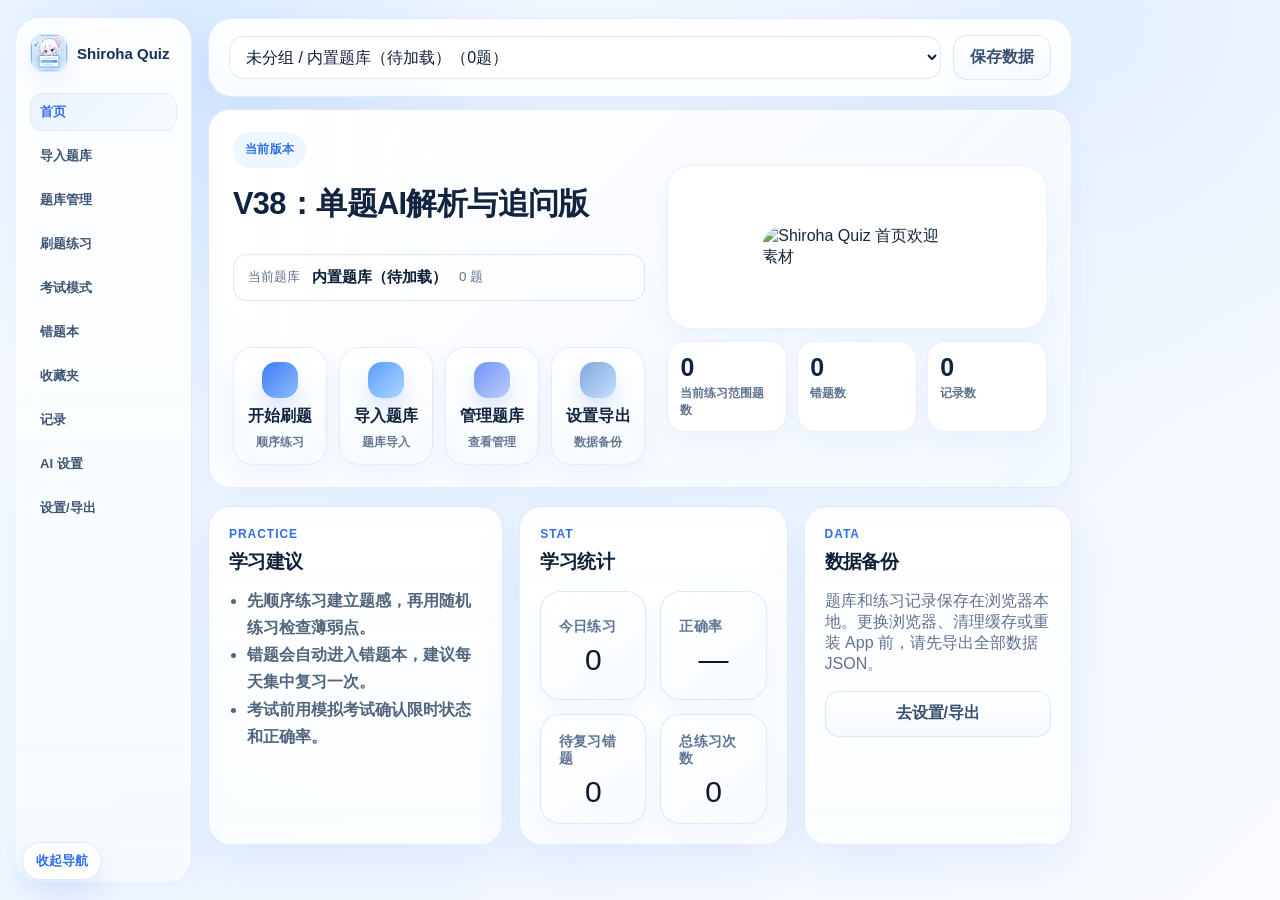
==== commit e37b7b72: "fix(Web): 加固单题AI会话与解析保存 按需展示 AI 面板，隔离题目和练习轮次；停止或失败保留草稿，保存失败回滚，不改题干、选项、答案与作答状态，保留简答自评操作。补充文字/图片边界与富内容" ====
--- a/apps/web/index.html
+++ b/apps/web/index.html
@@ -4,7 +4,7 @@
   <meta charset="UTF-8" />
   <meta name="viewport" content="width=device-width, initial-scale=1.0, viewport-fit=cover" />
   <meta name="theme-color" content="#F6F7FB" />
-  <title>Shiroha Quiz - V37：AI功能强化版</title>
+  <title>Shiroha Quiz - V38：单题AI解析与追问版</title>
   <link rel="icon" type="image/png" href="./app-icon.png" />
   <link rel="apple-touch-icon" href="./app-icon.png" />
   <link rel="preload" as="image" href="./media/peeking.webp" />
@@ -394,9 +394,20 @@
           <div class="actions ai-settings-actions-v99">
             <button id="ai-save-settings-v99" class="primary" type="button">保存设置</button>
             <button id="ai-test-connection-v99" class="ghost" type="button">测试连接</button>
+            <button id="ai-toggle-diagnostics-v375" class="ghost" type="button">显示诊断</button>
             <button id="ai-clear-settings-v99" class="ghost danger" type="button">清除配置</button>
           </div>
           <div id="ai-settings-status-v99" class="notice">尚未测试连接。API Key 默认只保留在当前标签页；勾选“在本机浏览器中记住”后也不会进入 Web 完整备份。</div>
+          <div id="ai-diagnostics-v375" class="ai-diagnostics-v375 ai-hidden-v99" aria-live="polite">
+            <div class="ai-diagnostics-head-v375">
+              <div><b id="ai-diagnostics-title-v375">连接状态待确认</b><span id="ai-diagnostics-subtitle-v375">尚未测试</span></div>
+              <div class="actions ai-diagnostics-actions-v375">
+                <button id="ai-copy-diagnostics-v375" class="ghost" type="button">复制诊断</button>
+                <button id="ai-copy-ollama-cors-v375" class="ghost ai-hidden-v99" type="button">复制 Ollama 跨域命令</button>
+              </div>
+            </div>
+            <div id="ai-diagnostics-body-v375" class="ai-diagnostics-body-v375"></div>
+          </div>
         </div>
         <div class="card ai-guide-card-v99">
           <div class="section-head"><div><p class="kicker">Usage</p><h3>使用边界</h3></div></div>
--- a/apps/web/styles.css
+++ b/apps/web/styles.css
@@ -7679,6 +7679,24 @@
 .ai-status-pill-v99.is-ready{background:#eff6ff;border-color:#bfdbfe;color:#1d4ed8}
 .ai-status-pill-v99.is-ok{background:var(--green2);border-color:#86efac;color:#166534}
 .ai-status-pill-v99.is-error{background:#fff7ed;border-color:#fed7aa;color:#c2410c}
+.ai-diagnostics-v375{
+  margin-top:14px;
+  padding:16px;
+  border:1px solid rgba(37,99,235,.14);
+  border-radius:18px;
+  background:linear-gradient(135deg,rgba(248,250,252,.98),rgba(239,246,255,.9));
+}
+.ai-diagnostics-head-v375{display:flex;align-items:flex-start;justify-content:space-between;gap:12px;margin-bottom:12px}
+.ai-diagnostics-head-v375 b{display:block;color:#16335d;font-size:16px;margin-bottom:4px}
+.ai-diagnostics-head-v375 span{display:block;color:var(--muted);font-size:13px;line-height:1.5}
+.ai-diagnostics-actions-v375{margin:0;justify-content:flex-end;gap:8px}
+.ai-diagnostics-grid-v375{display:grid;grid-template-columns:repeat(2,minmax(0,1fr));gap:10px;margin-bottom:12px}
+.ai-diagnostics-grid-v375>div{min-width:0;padding:12px 13px;border:1px solid var(--line);border-radius:14px;background:rgba(255,255,255,.9)}
+.ai-diagnostics-grid-v375 span{display:block;color:var(--muted);font-size:12px;margin-bottom:5px}
+.ai-diagnostics-grid-v375 b{display:block;color:#1e3a5f;font-size:13px;line-height:1.45;white-space:nowrap;overflow:hidden;text-overflow:ellipsis}
+.ai-diagnostics-advice-v375{margin:0}
+.ai-diagnostics-advice-v375>b{display:block;margin-bottom:7px;color:#1e3a5f}
+.ai-diagnostics-advice-v375 ol{margin:0;padding-left:20px;color:#475569;line-height:1.72}
 .ai-guide-grid-v99{display:grid;grid-template-columns:repeat(3,minmax(0,1fr));gap:14px}
 .ai-guide-grid-v99>div{
   min-height:132px;
@@ -7754,3 +7772,44 @@
 .ai-preview-meta-grid-v991{grid-template-columns:repeat(5,minmax(0,1fr))}
 /* SHIROHA_WEB_ISSUE_99_STAGE1_RANGE_CONTROL_V992_END */
 
+/* SHIROHA_WEB_PRACTICE_AI_SINGLE_QUESTION_V613_START */
+.practice-ai-entry-v613{margin-top:12px}
+.practice-ai-panel-v613{margin-top:14px;padding:15px 16px;border:1px solid var(--line);border-radius:18px;background:linear-gradient(135deg,#f5f9ff,var(--card));box-shadow:0 8px 20px rgba(15,23,42,.04)}
+.practice-ai-head-v613{display:flex;align-items:flex-start;justify-content:space-between;gap:12px;margin-bottom:10px}
+.practice-ai-head-v613 b{display:block;color:var(--ink)}
+.practice-ai-head-v613 span:not(.pill){display:block;color:var(--muted);font-size:12px;margin-top:4px;overflow-wrap:anywhere}
+.practice-ai-status-v613{flex:0 0 auto;font-size:12px}
+.practice-ai-status-v613.is-busy{background:#fff7ed;border-color:#fed7aa;color:#c2410c}
+.practice-ai-hint-v613{margin:0;color:var(--muted);font-size:13px;line-height:1.65}
+.practice-ai-meta-v613{display:flex;align-items:center;gap:9px;flex-wrap:wrap;margin:0 0 10px}
+.practice-ai-meta-v613 span:not(.pill){color:#334155;font-size:13px;line-height:1.6}
+.practice-ai-confidence-v613{font-size:12px}
+.practice-ai-confidence-v613.is-high{background:#effdf5;border-color:#bbf7d0;color:#166534}
+.practice-ai-confidence-v613.is-medium{background:#fff7ed;border-color:#fed7aa;color:#c2410c}
+.practice-ai-confidence-v613.is-low{background:#fef2f2;border-color:#fecaca;color:#b91c1c}
+.practice-ai-text-v613{padding:12px 13px;border:1px solid var(--line);border-radius:13px;background:var(--card);color:var(--ink);line-height:1.75;overflow-wrap:anywhere}
+.practice-ai-warn-v613{margin:10px 0 0;padding:9px 11px;border:1px solid #fecaca;border-radius:12px;background:#fef2f2;color:#b91c1c;font-size:13px;line-height:1.6}
+.practice-ai-note-v613{margin:8px 0 0;color:#64748b;font-size:13px;line-height:1.65}
+.practice-ai-message-v613{margin:10px 0 0}
+.practice-ai-actions-v613{margin-top:12px;flex-wrap:wrap}
+.practice-ai-chat-v613{margin-top:12px;display:grid;gap:9px}
+.practice-ai-chat-v613>b{color:var(--ink);font-size:13px}
+.practice-ai-msg-v613{display:grid;gap:5px;padding:10px 11px;border:1px solid #e5edf8;border-radius:13px;background:#fff}
+.practice-ai-msg-v613.is-user{background:#f5f9ff;border-color:rgba(37,99,235,.2)}
+.practice-ai-msg-v613>span{color:#64748b;font-size:12px;font-weight:600}
+.practice-ai-msg-v613>div{color:var(--ink);font-size:14px;line-height:1.7;white-space:pre-wrap;overflow-wrap:anywhere}
+.practice-ai-follow-v613{margin-top:12px;display:grid;gap:9px}
+.practice-ai-follow-v613 textarea{width:100%;min-height:58px;padding:10px 12px;border:1px solid var(--line);border-radius:13px;font:inherit;font-size:14px;line-height:1.6;resize:vertical}
+.practice-ai-follow-v613 textarea:focus{outline:none;border-color:rgba(37,99,235,.36);box-shadow:0 0 0 2px rgba(37,99,235,.06)}
+.practice-ai-follow-v613 .mini-btn{justify-self:start}
+@media(max-width:720px){
+  .practice-ai-panel-v613{padding:13px 13px}
+  .practice-ai-actions-v613 .mini-btn{flex:1 1 auto}
+}
+/* SHIROHA_WEB_PRACTICE_AI_SINGLE_QUESTION_V613_END */
+
+@media(max-width:720px){
+  .ai-diagnostics-head-v375{display:block}
+  .ai-diagnostics-actions-v375{justify-content:flex-start;margin-top:10px}
+  .ai-diagnostics-grid-v375{grid-template-columns:1fr}
+}
